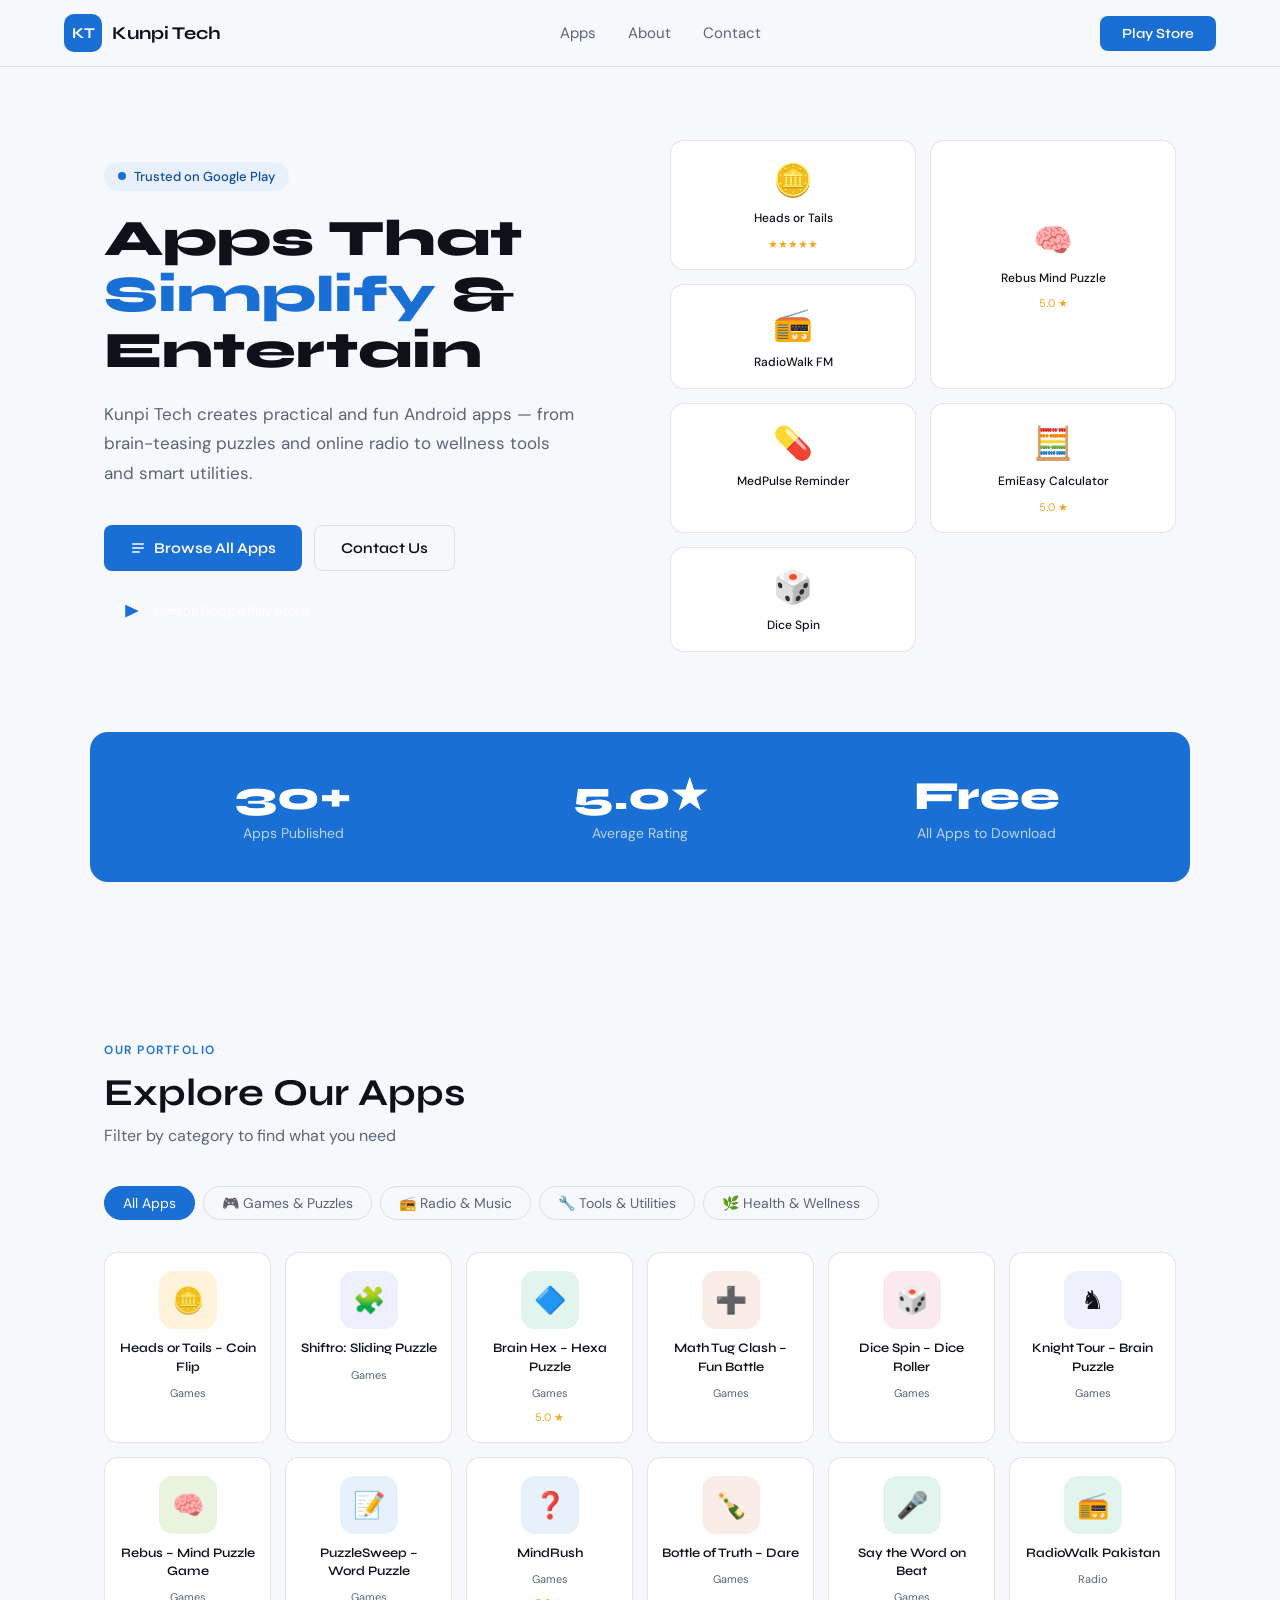
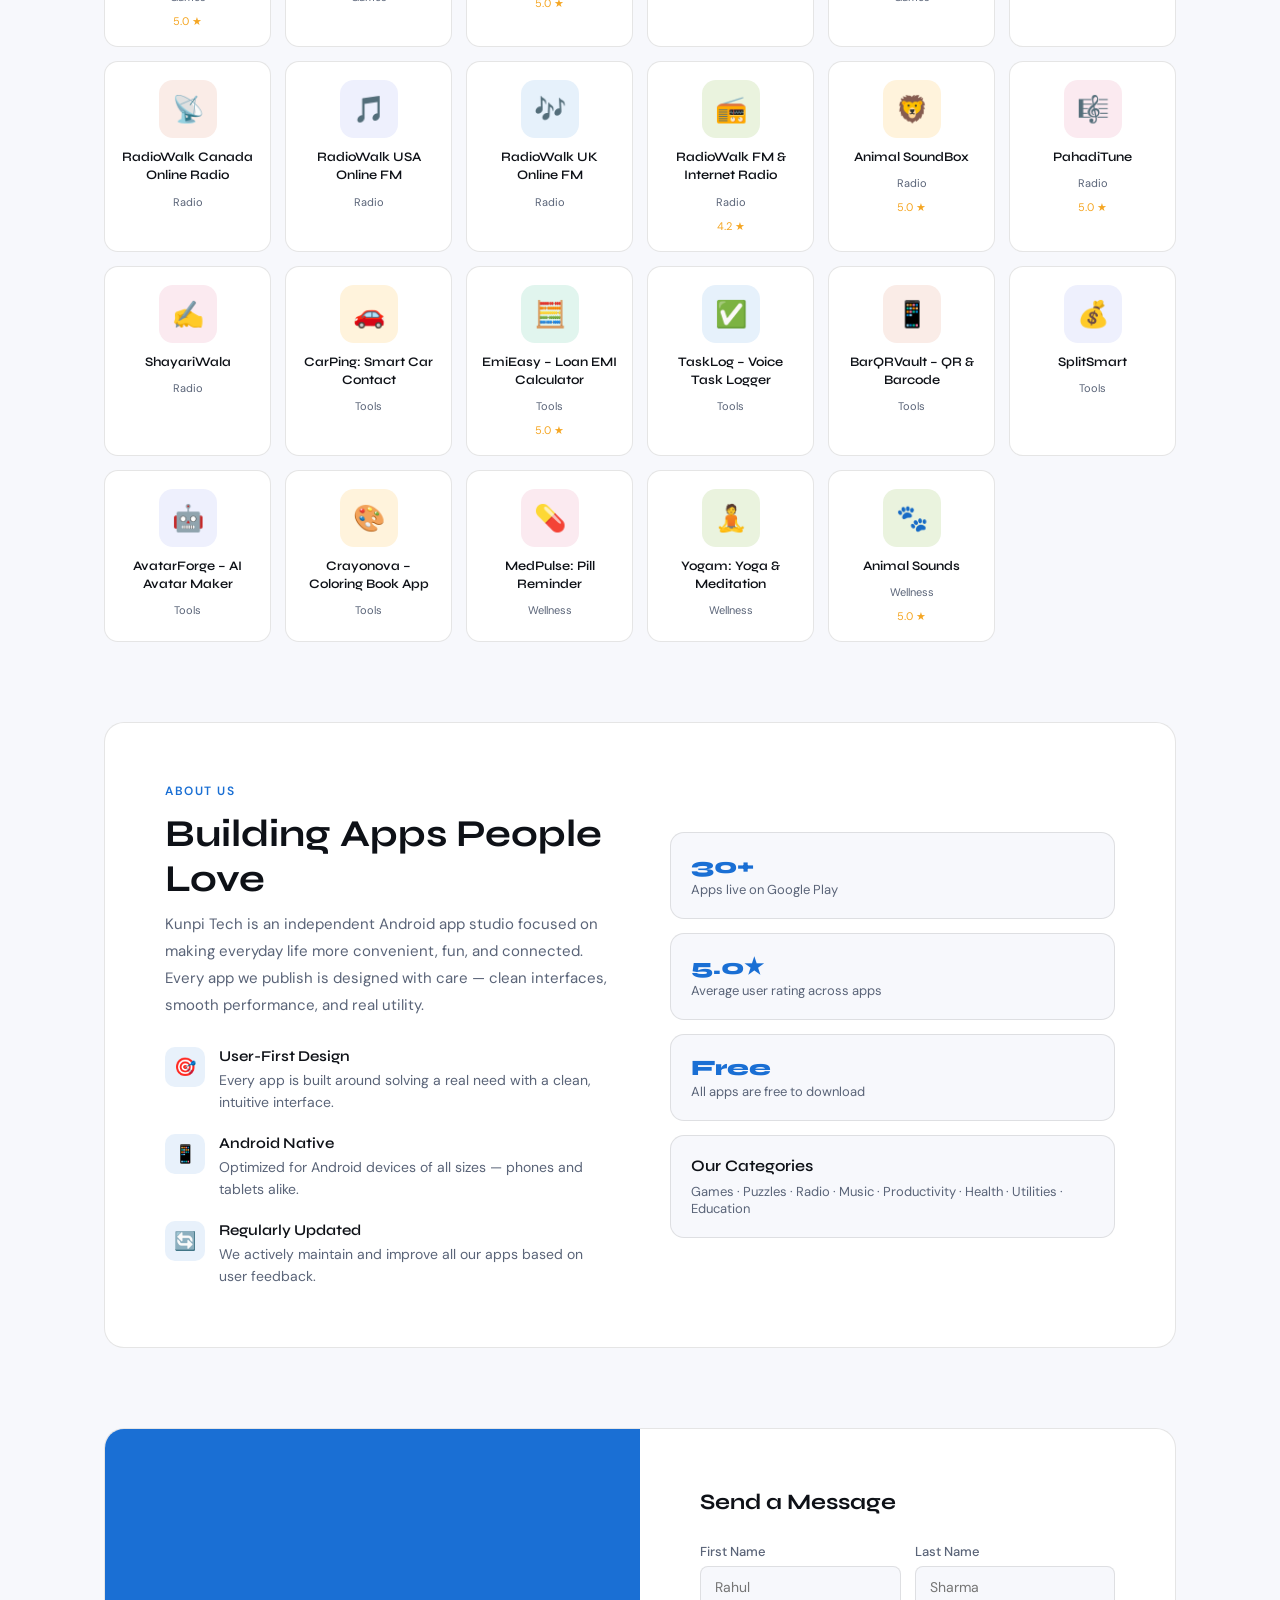
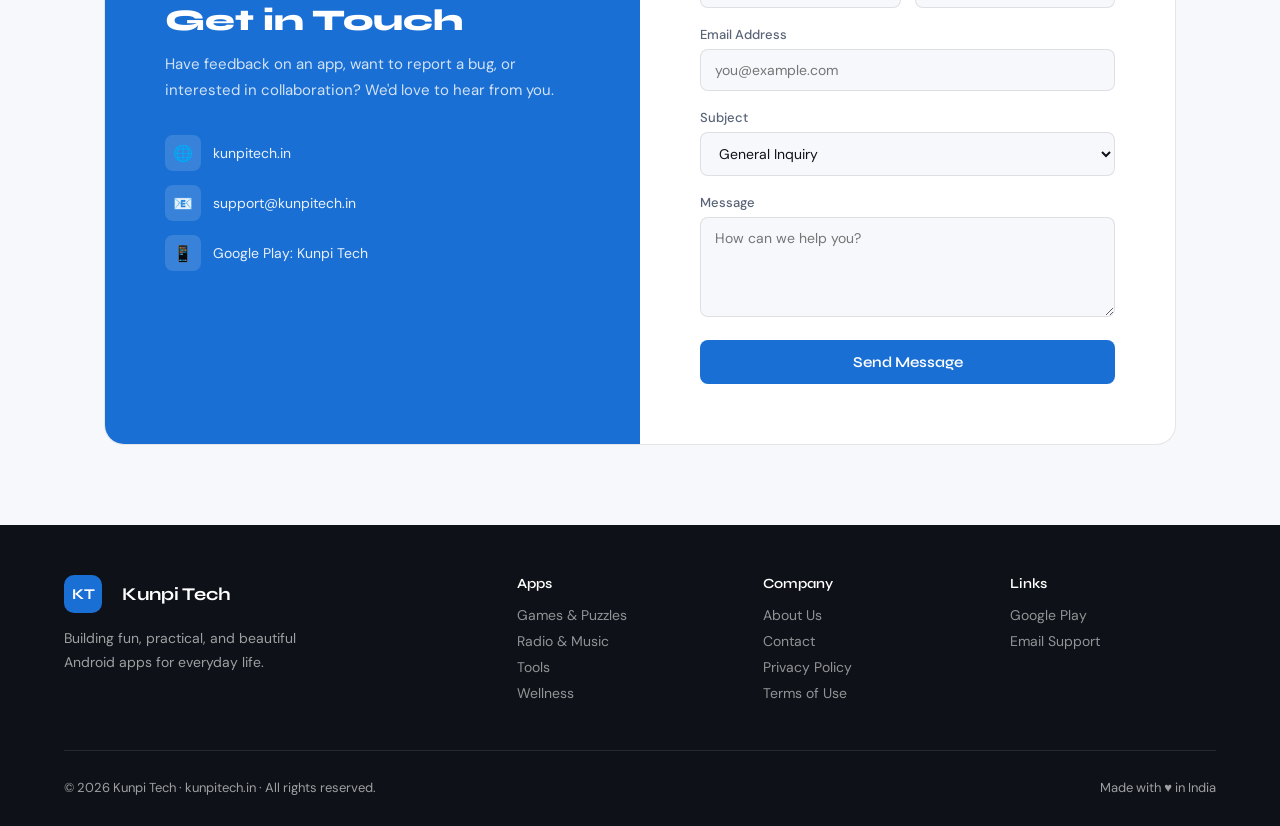
==== index.html @ 05b6fbbb "Add files via upload" ====
<!DOCTYPE html>
<html lang="en">
<head>
<meta charset="UTF-8"/>
<meta name="viewport" content="width=device-width, initial-scale=1.0"/>
<title>Kunpi Tech – Android Apps for Everyone</title>
<meta name="description" content="Kunpi Tech builds fun, practical, and beautiful Android apps. Explore games, puzzles, radio, utilities, and wellness apps on Google Play."/>
<link rel="preconnect" href="https://fonts.googleapis.com"/>
<link rel="preconnect" href="https://fonts.gstatic.com" crossorigin/>
<link href="https://fonts.googleapis.com/css2?family=Syne:wght@400;500;600;700;800&family=DM+Sans:wght@300;400;500&display=swap" rel="stylesheet"/>
<style>
  *, *::before, *::after { margin: 0; padding: 0; box-sizing: border-box; }

  :root {
    --blue: #1A6FD4;
    --blue-dark: #0F4A9A;
    --blue-light: #E8F1FB;
    --text: #0E1117;
    --muted: #5A6478;
    --border: rgba(0,0,0,0.1);
    --bg: #F7F8FC;
    --white: #FFFFFF;
    --radius: 14px;
    --radius-sm: 8px;
  }

  html { scroll-behavior: smooth; }

  body {
    font-family: 'DM Sans', sans-serif;
    background: var(--bg);
    color: var(--text);
    overflow-x: hidden;
  }

  h1, h2, h3, .logo-text, .nav-cta {
    font-family: 'Syne', sans-serif;
  }

  /* ── NAV ── */
  nav {
    position: fixed; top: 0; left: 0; right: 0; z-index: 100;
    display: flex; align-items: center; justify-content: space-between;
    padding: 14px 5%;
    background: rgba(247,248,252,0.9);
    backdrop-filter: blur(12px);
    border-bottom: 1px solid var(--border);
  }

  .logo { display: flex; align-items: center; gap: 10px; text-decoration: none; }
  .logo-icon {
    width: 38px; height: 38px; border-radius: 10px;
    background: var(--blue); color: white;
    display: flex; align-items: center; justify-content: center;
    font-family: 'Syne', sans-serif; font-weight: 700; font-size: 15px;
  }
  .logo-text { font-size: 18px; font-weight: 700; color: var(--text); }

  .nav-links { display: flex; gap: 32px; }
  .nav-links a {
    text-decoration: none; color: var(--muted); font-size: 15px;
    transition: color 0.2s;
  }
  .nav-links a:hover { color: var(--text); }

  .nav-cta {
    background: var(--blue); color: white;
    padding: 9px 22px; border-radius: var(--radius-sm);
    font-size: 14px; font-weight: 600; border: none; cursor: pointer;
    text-decoration: none; transition: background 0.2s;
  }
  .nav-cta:hover { background: var(--blue-dark); }

  .hamburger { display: none; flex-direction: column; gap: 5px; cursor: pointer; background: none; border: none; }
  .hamburger span { width: 22px; height: 2px; background: var(--text); border-radius: 2px; }

  /* ── HERO ── */
  .hero {
    padding: 140px 5% 80px;
    display: grid; grid-template-columns: 1fr 1fr;
    gap: 60px; align-items: center;
    max-width: 1200px; margin: 0 auto;
  }

  .hero-badge {
    display: inline-flex; align-items: center; gap: 8px;
    background: var(--blue-light); color: var(--blue-dark);
    font-size: 13px; font-weight: 500;
    padding: 6px 14px; border-radius: 20px;
    margin-bottom: 20px;
  }
  .hero-badge::before {
    content: ''; width: 8px; height: 8px; background: var(--blue);
    border-radius: 50%; display: inline-block;
  }

  .hero h1 {
    font-size: clamp(34px, 4vw, 54px);
    font-weight: 800; line-height: 1.1;
    margin-bottom: 20px; color: var(--text);
  }
  .hero h1 span { color: var(--blue); }

  .hero p {
    font-size: 17px; color: var(--muted);
    line-height: 1.75; margin-bottom: 36px; max-width: 480px;
  }

  .hero-btns { display: flex; gap: 12px; flex-wrap: wrap; }
  .btn-primary {
    display: inline-flex; align-items: center; gap: 8px;
    background: var(--blue); color: white;
    padding: 13px 26px; border-radius: var(--radius-sm);
    font-family: 'Syne', sans-serif; font-size: 15px; font-weight: 600;
    text-decoration: none; border: none; cursor: pointer;
    transition: background 0.2s, transform 0.15s;
  }
  .btn-primary:hover { background: var(--blue-dark); transform: translateY(-1px); }

  .btn-outline {
    display: inline-flex; align-items: center; gap: 8px;
    background: transparent; color: var(--text);
    padding: 13px 26px; border-radius: var(--radius-sm);
    font-family: 'Syne', sans-serif; font-size: 15px; font-weight: 600;
    text-decoration: none; border: 1.5px solid var(--border);
    cursor: pointer; transition: border-color 0.2s;
  }
  .btn-outline:hover { border-color: var(--blue); color: var(--blue); }

  .hero-visual {
    display: grid; grid-template-columns: 1fr 1fr; gap: 14px;
    animation: fadeUp 0.8s ease 0.2s both;
  }

  @keyframes fadeUp {
    from { opacity: 0; transform: translateY(24px); }
    to   { opacity: 1; transform: translateY(0); }
  }

  .hero-app-tile {
    background: var(--white); border-radius: var(--radius);
    padding: 18px; border: 1px solid var(--border);
    display: flex; flex-direction: column; align-items: center; gap: 10px;
    text-align: center; transition: transform 0.2s;
  }
  .hero-app-tile:hover { transform: translateY(-4px); }
  .hero-app-tile.tall { grid-row: span 2; justify-content: center; }
  .tile-icon { font-size: 32px; }
  .tile-name { font-size: 12px; font-weight: 500; color: var(--text); line-height: 1.3; }
  .tile-rating { font-size: 11px; color: #F5A623; }

  /* ── STATS ── */
  .stats {
    background: var(--blue); margin: 0 5%; border-radius: 18px;
    display: grid; grid-template-columns: repeat(3, 1fr);
    padding: 40px; gap: 20px; max-width: 1100px;
    margin-left: auto; margin-right: auto;
  }
  .stat { text-align: center; }
  .stat-num { font-family: 'Syne', sans-serif; font-size: 40px; font-weight: 800; color: white; }
  .stat-label { font-size: 14px; color: rgba(255,255,255,0.7); margin-top: 4px; }

  /* ── SECTION ── */
  section { padding: 80px 5%; max-width: 1200px; margin: 0 auto; }

  .section-tag {
    font-size: 12px; font-weight: 600; letter-spacing: 1.5px;
    text-transform: uppercase; color: var(--blue);
    margin-bottom: 12px;
  }
  .section-title {
    font-family: 'Syne', sans-serif;
    font-size: clamp(26px, 3vw, 38px); font-weight: 700;
    margin-bottom: 10px;
  }
  .section-sub { font-size: 16px; color: var(--muted); margin-bottom: 40px; }

  /* ── FILTER ── */
  .filter-tabs { display: flex; gap: 8px; flex-wrap: wrap; margin-bottom: 32px; }
  .filter-tab {
    padding: 7px 18px; border-radius: 20px; font-size: 14px;
    border: 1px solid var(--border); background: transparent;
    color: var(--muted); cursor: pointer; transition: all 0.2s;
    font-family: 'DM Sans', sans-serif;
  }
  .filter-tab:hover { border-color: var(--blue); color: var(--blue); }
  .filter-tab.active {
    background: var(--blue); color: white; border-color: var(--blue);
  }

  /* ── APPS GRID ── */
  .apps-grid {
    display: grid;
    grid-template-columns: repeat(auto-fill, minmax(150px, 1fr));
    gap: 14px;
  }

  .app-card {
    background: var(--white); border-radius: var(--radius);
    border: 1px solid var(--border); padding: 18px 14px;
    display: flex; flex-direction: column; align-items: center;
    gap: 10px; cursor: pointer;
    transition: transform 0.2s, box-shadow 0.2s;
    text-decoration: none; color: inherit;
  }
  .app-card:hover {
    transform: translateY(-4px);
    box-shadow: 0 12px 28px rgba(26,111,212,0.12);
  }
  .app-card-icon {
    width: 58px; height: 58px; border-radius: 14px;
    display: flex; align-items: center; justify-content: center;
    font-size: 26px;
  }
  .app-card-name {
    font-family: 'Syne', sans-serif; font-size: 13px; font-weight: 600;
    text-align: center; line-height: 1.4; color: var(--text);
  }
  .app-card-cat {
    font-size: 11px; color: var(--muted); text-transform: capitalize;
  }
  .app-card-stars { font-size: 11px; color: #F5A623; }

  /* ── ABOUT ── */
  .about-grid {
    display: grid; grid-template-columns: 1fr 1fr;
    gap: 60px; align-items: center;
    background: var(--white); border-radius: 20px;
    border: 1px solid var(--border); padding: 60px;
  }
  .about-features { display: flex; flex-direction: column; gap: 20px; margin-top: 28px; }
  .about-feature { display: flex; gap: 14px; align-items: flex-start; }
  .feature-icon {
    width: 40px; height: 40px; border-radius: 10px;
    background: var(--blue-light); color: var(--blue);
    display: flex; align-items: center; justify-content: center;
    font-size: 18px; flex-shrink: 0;
  }
  .feature-text h4 { font-family: 'Syne', sans-serif; font-size: 15px; font-weight: 600; margin-bottom: 4px; }
  .feature-text p { font-size: 14px; color: var(--muted); line-height: 1.6; }

  .about-visual {
    display: flex; flex-direction: column; gap: 14px;
  }
  .about-card {
    background: var(--bg); border-radius: var(--radius);
    padding: 20px; border: 1px solid var(--border);
  }
  .about-card h3 { font-family: 'Syne', sans-serif; font-size: 22px; font-weight: 800; color: var(--blue); }
  .about-card p { font-size: 13px; color: var(--muted); margin-top: 2px; }

  /* ── CONTACT ── */
  .contact-section {
    background: var(--white); border-radius: 20px;
    border: 1px solid var(--border);
    display: grid; grid-template-columns: 1fr 1fr;
    overflow: hidden; margin: 0 0 80px;
  }
  .contact-left {
    background: var(--blue); padding: 60px; color: white;
    display: flex; flex-direction: column; justify-content: center;
  }
  .contact-left h2 { font-family: 'Syne', sans-serif; font-size: 30px; font-weight: 800; margin-bottom: 14px; }
  .contact-left p { font-size: 15px; opacity: 0.8; line-height: 1.7; margin-bottom: 32px; }
  .contact-info { display: flex; flex-direction: column; gap: 14px; }
  .contact-info-item { display: flex; align-items: center; gap: 12px; font-size: 14px; opacity: 0.9; }
  .info-icon { width: 36px; height: 36px; background: rgba(255,255,255,0.15); border-radius: 8px; display: flex; align-items: center; justify-content: center; font-size: 16px; flex-shrink: 0; }

  .contact-right { padding: 60px; }
  .contact-right h3 { font-family: 'Syne', sans-serif; font-size: 22px; font-weight: 700; margin-bottom: 28px; }
  .form-group { margin-bottom: 18px; }
  .form-group label { display: block; font-size: 13px; font-weight: 500; color: var(--muted); margin-bottom: 6px; }
  .form-group input,
  .form-group textarea,
  .form-group select {
    width: 100%; padding: 11px 14px;
    border: 1px solid var(--border); border-radius: var(--radius-sm);
    background: var(--bg); font-family: 'DM Sans', sans-serif;
    font-size: 14px; color: var(--text);
    transition: border-color 0.2s;
    outline: none;
  }
  .form-group input:focus,
  .form-group textarea:focus { border-color: var(--blue); }
  .form-group textarea { height: 100px; resize: vertical; }
  .form-row { display: grid; grid-template-columns: 1fr 1fr; gap: 14px; }

  /* ── FOOTER ── */
  footer {
    background: var(--text); color: rgba(255,255,255,0.6);
    padding: 50px 5% 30px;
  }
  .footer-inner {
    max-width: 1200px; margin: 0 auto;
    display: grid; grid-template-columns: 2fr 1fr 1fr 1fr; gap: 40px;
    padding-bottom: 40px; border-bottom: 1px solid rgba(255,255,255,0.1);
  }
  .footer-brand .logo-icon { background: var(--blue); }
  .footer-brand .logo-text { color: white; margin-left: 10px; }
  .footer-brand p { font-size: 14px; margin-top: 14px; line-height: 1.7; max-width: 240px; }
  .footer-col h4 { font-family: 'Syne', sans-serif; color: white; font-size: 14px; font-weight: 600; margin-bottom: 14px; }
  .footer-col a { display: block; font-size: 14px; color: rgba(255,255,255,0.55); text-decoration: none; margin-bottom: 8px; transition: color 0.2s; }
  .footer-col a:hover { color: white; }
  .footer-bottom {
    max-width: 1200px; margin: 28px auto 0;
    display: flex; justify-content: space-between; align-items: center;
    font-size: 13px; flex-wrap: wrap; gap: 12px;
  }
  .play-badge {
    display: inline-flex; align-items: center; gap: 10px;
    background: rgba(255,255,255,0.08); color: white;
    padding: 10px 18px; border-radius: 10px; text-decoration: none;
    font-size: 13px; margin-top: 20px; border: 1px solid rgba(255,255,255,0.15);
    transition: background 0.2s;
  }
  .play-badge:hover { background: rgba(255,255,255,0.15); }

  /* ── MOBILE ── */
  @media (max-width: 768px) {
    .nav-links { display: none; }
    .hamburger { display: flex; }
    .hero { grid-template-columns: 1fr; gap: 40px; padding-top: 100px; }
    .hero-visual { display: none; }
    .stats { grid-template-columns: 1fr; margin: 0 5%; }
    .about-grid { grid-template-columns: 1fr; padding: 30px; gap: 30px; }
    .contact-section { grid-template-columns: 1fr; }
    .contact-left { padding: 40px 30px; }
    .contact-right { padding: 40px 30px; }
    .footer-inner { grid-template-columns: 1fr 1fr; }
    .form-row { grid-template-columns: 1fr; }
  }

  /* ── ANIMATIONS ── */
  .fade-in {
    opacity: 0; transform: translateY(20px);
    transition: opacity 0.6s ease, transform 0.6s ease;
  }
  .fade-in.visible { opacity: 1; transform: translateY(0); }
</style>
</head>
<body>

<!-- NAV -->
<nav>
  <a href="#" class="logo">
    <div class="logo-icon">KT</div>
    <span class="logo-text">Kunpi Tech</span>
  </a>
  <div class="nav-links">
    <a href="#apps">Apps</a>
    <a href="#about">About</a>
    <a href="#contact">Contact</a>
  </div>
  <a href="https://play.google.com/store/apps/developer?id=Kunpi+Tech" target="_blank" class="nav-cta">Play Store</a>
  <button class="hamburger" onclick="toggleMenu()">
    <span></span><span></span><span></span>
  </button>
</nav>

<!-- HERO -->
<div class="hero fade-in">
  <div class="hero-content">
    <div class="hero-badge">Trusted on Google Play</div>
    <h1>Apps That <span>Simplify</span> &amp; Entertain</h1>
    <p>Kunpi Tech creates practical and fun Android apps — from brain-teasing puzzles and online radio to wellness tools and smart utilities.</p>
    <div class="hero-btns">
      <a href="#apps" class="btn-primary">
        <svg width="16" height="16" viewBox="0 0 24 24" fill="white"><path d="M4 6h16M4 12h16M4 18h10"/><path d="M4 6h16M4 12h16M4 18h10" stroke="white" stroke-width="2" stroke-linecap="round"/></svg>
        Browse All Apps
      </a>
      <a href="#contact" class="btn-outline">Contact Us</a>
    </div>
    <a class="play-badge" href="https://play.google.com/store/apps/developer?id=Kunpi+Tech" target="_blank">
      <svg width="18" height="18" viewBox="0 0 24 24" fill="#1A6FD4"><path d="M3 20.5v-17l18 8.5-18 8.5z"/></svg>
      View on Google Play Store
    </a>
  </div>
  <div class="hero-visual">
    <div class="hero-app-tile"><div class="tile-icon">🪙</div><div class="tile-name">Heads or Tails</div><div class="tile-rating">★★★★★</div></div>
    <div class="hero-app-tile tall"><div class="tile-icon">🧠</div><div class="tile-name">Rebus Mind Puzzle</div><div class="tile-rating">5.0 ★</div></div>
    <div class="hero-app-tile"><div class="tile-icon">📻</div><div class="tile-name">RadioWalk FM</div></div>
    <div class="hero-app-tile"><div class="tile-icon">💊</div><div class="tile-name">MedPulse Reminder</div></div>
    <div class="hero-app-tile"><div class="tile-icon">🧮</div><div class="tile-name">EmiEasy Calculator</div><div class="tile-rating">5.0 ★</div></div>
    <div class="hero-app-tile"><div class="tile-icon">🎲</div><div class="tile-name">Dice Spin</div></div>
  </div>
</div>

<!-- STATS -->
<div class="stats fade-in" style="margin-top:0; margin-bottom:0; max-width:1100px; margin-left:auto; margin-right:auto; margin: 0 auto 80px; border-radius:18px;">
  <div class="stat"><div class="stat-num">30+</div><div class="stat-label">Apps Published</div></div>
  <div class="stat"><div class="stat-num">5.0★</div><div class="stat-label">Average Rating</div></div>
  <div class="stat"><div class="stat-num">Free</div><div class="stat-label">All Apps to Download</div></div>
</div>

<!-- APPS -->
<section id="apps" class="fade-in">
  <div class="section-tag">Our Portfolio</div>
  <div class="section-title">Explore Our Apps</div>
  <p class="section-sub">Filter by category to find what you need</p>

  <div class="filter-tabs">
    <button class="filter-tab active" onclick="filter('all',this)">All Apps</button>
    <button class="filter-tab" onclick="filter('games',this)">🎮 Games &amp; Puzzles</button>
    <button class="filter-tab" onclick="filter('radio',this)">📻 Radio &amp; Music</button>
    <button class="filter-tab" onclick="filter('tools',this)">🔧 Tools &amp; Utilities</button>
    <button class="filter-tab" onclick="filter('wellness',this)">🌿 Health &amp; Wellness</button>
  </div>

  <div class="apps-grid" id="apps-grid"></div>
</section>

<!-- ABOUT -->
<section id="about" style="padding-top:0;">
  <div class="about-grid fade-in">
    <div>
      <div class="section-tag">About Us</div>
      <div class="section-title">Building Apps People Love</div>
      <p style="font-size:15px; color:var(--muted); line-height:1.8; margin-bottom:28px;">
        Kunpi Tech is an independent Android app studio focused on making everyday life more convenient, fun, and connected. Every app we publish is designed with care — clean interfaces, smooth performance, and real utility.
      </p>
      <div class="about-features">
        <div class="about-feature">
          <div class="feature-icon">🎯</div>
          <div class="feature-text">
            <h4>User-First Design</h4>
            <p>Every app is built around solving a real need with a clean, intuitive interface.</p>
          </div>
        </div>
        <div class="about-feature">
          <div class="feature-icon">📱</div>
          <div class="feature-text">
            <h4>Android Native</h4>
            <p>Optimized for Android devices of all sizes — phones and tablets alike.</p>
          </div>
        </div>
        <div class="about-feature">
          <div class="feature-icon">🔄</div>
          <div class="feature-text">
            <h4>Regularly Updated</h4>
            <p>We actively maintain and improve all our apps based on user feedback.</p>
          </div>
        </div>
      </div>
    </div>
    <div class="about-visual">
      <div class="about-card"><h3>30+</h3><p>Apps live on Google Play</p></div>
      <div class="about-card"><h3>5.0★</h3><p>Average user rating across apps</p></div>
      <div class="about-card"><h3>Free</h3><p>All apps are free to download</p></div>
      <div class="about-card">
        <h4 style="font-family:'Syne',sans-serif; font-weight:600; margin-bottom:8px;">Our Categories</h4>
        <p style="font-size:13px; color:var(--muted);">Games · Puzzles · Radio · Music · Productivity · Health · Utilities · Education</p>
      </div>
    </div>
  </div>
</section>

<!-- CONTACT -->
<section id="contact" style="padding-top:0; padding-bottom:0;">
  <div class="contact-section fade-in">
    <div class="contact-left">
      <h2>Get in Touch</h2>
      <p>Have feedback on an app, want to report a bug, or interested in collaboration? We'd love to hear from you.</p>
      <div class="contact-info">
        <div class="contact-info-item"><div class="info-icon">🌐</div><span>kunpitech.in</span></div>
        <div class="contact-info-item"><div class="info-icon">📧</div><span>support@kunpitech.in</span></div>
        <div class="contact-info-item"><div class="info-icon">📱</div><span>Google Play: Kunpi Tech</span></div>
      </div>
    </div>
    <div class="contact-right">
      <h3>Send a Message</h3>
      <div class="form-row">
        <div class="form-group">
          <label>First Name</label>
          <input type="text" placeholder="Rahul"/>
        </div>
        <div class="form-group">
          <label>Last Name</label>
          <input type="text" placeholder="Sharma"/>
        </div>
      </div>
      <div class="form-group">
        <label>Email Address</label>
        <input type="email" placeholder="you@example.com"/>
      </div>
      <div class="form-group">
        <label>Subject</label>
        <select>
          <option>General Inquiry</option>
          <option>App Feedback</option>
          <option>Bug Report</option>
          <option>Collaboration</option>
          <option>Other</option>
        </select>
      </div>
      <div class="form-group">
        <label>Message</label>
        <textarea placeholder="How can we help you?"></textarea>
      </div>
      <button class="btn-primary" style="width:100%; justify-content:center;" onclick="handleSubmit()">Send Message</button>
    </div>
  </div>
</section>

<!-- FOOTER -->
<footer>
  <div class="footer-inner">
    <div class="footer-brand">
      <div class="logo" style="text-decoration:none;">
        <div class="logo-icon">KT</div>
        <span class="logo-text">Kunpi Tech</span>
      </div>
      <p>Building fun, practical, and beautiful Android apps for everyday life.</p>
    </div>
    <div class="footer-col">
      <h4>Apps</h4>
      <a href="#apps">Games &amp; Puzzles</a>
      <a href="#apps">Radio &amp; Music</a>
      <a href="#apps">Tools</a>
      <a href="#apps">Wellness</a>
    </div>
    <div class="footer-col">
      <h4>Company</h4>
      <a href="#about">About Us</a>
      <a href="#contact">Contact</a>
      <a href="privacy.html">Privacy Policy</a>
      <a href="terms.html">Terms of Use</a>
    </div>
    <div class="footer-col">
      <h4>Links</h4>
      <a href="https://play.google.com/store/apps/developer?id=Kunpi+Tech" target="_blank">Google Play</a>
      <a href="mailto:support@kunpitech.in">Email Support</a>
    </div>
  </div>
  <div class="footer-bottom">
    <p>© 2026 Kunpi Tech · kunpitech.in · All rights reserved.</p>
    <p>Made with ♥ in India</p>
  </div>
</footer>

<script>
const apps = [
  { name:"Heads or Tails – Coin Flip", cat:"games", icon:"🪙", bg:"#FFF3DC", link:"" },
  { name:"Shiftro: Sliding Puzzle", cat:"games", icon:"🧩", bg:"#EEF0FD", link:"" },
  { name:"Brain Hex – Hexa Puzzle", cat:"games", icon:"🔷", bg:"#E1F5EE", link:"", stars:"5.0" },
  { name:"Math Tug Clash – Fun Battle", cat:"games", icon:"➕", bg:"#FAECE7", link:"" },
  { name:"Dice Spin – Dice Roller", cat:"games", icon:"🎲", bg:"#FBEAF0", link:"" },
  { name:"Knight Tour – Brain Puzzle", cat:"games", icon:"♞", bg:"#EEF0FD", link:"" },
  { name:"Rebus – Mind Puzzle Game", cat:"games", icon:"🧠", bg:"#EAF3DE", link:"", stars:"5.0" },
  { name:"PuzzleSweep – Word Puzzle", cat:"games", icon:"📝", bg:"#E6F1FB", link:"" },
  { name:"MindRush", cat:"games", icon:"❓", bg:"#E6F1FB", link:"", stars:"5.0" },
  { name:"Bottle of Truth – Dare", cat:"games", icon:"🍾", bg:"#FAECE7", link:"" },
  { name:"Say the Word on Beat", cat:"games", icon:"🎤", bg:"#E1F5EE", link:"" },
  { name:"RadioWalk Pakistan", cat:"radio", icon:"📻", bg:"#E1F5EE", link:"" },
  { name:"RadioWalk Canada Online Radio", cat:"radio", icon:"📡", bg:"#FAECE7", link:"" },
  { name:"RadioWalk USA Online FM", cat:"radio", icon:"🎵", bg:"#EEF0FD", link:"" },
  { name:"RadioWalk UK Online FM", cat:"radio", icon:"🎶", bg:"#E6F1FB", link:"" },
  { name:"RadioWalk FM & Internet Radio", cat:"radio", icon:"📻", bg:"#EAF3DE", link:"", stars:"4.2" },
  { name:"Animal SoundBox", cat:"radio", icon:"🦁", bg:"#FFF3DC", link:"", stars:"5.0" },
  { name:"PahadiTune", cat:"radio", icon:"🎼", bg:"#FBEAF0", link:"", stars:"5.0" },
  { name:"ShayariWala", cat:"radio", icon:"✍️", bg:"#FBEAF0", link:"" },
  { name:"CarPing: Smart Car Contact", cat:"tools", icon:"🚗", bg:"#FFF3DC", link:"" },
  { name:"EmiEasy – Loan EMI Calculator", cat:"tools", icon:"🧮", bg:"#E1F5EE", link:"", stars:"5.0" },
  { name:"TaskLog – Voice Task Logger", cat:"tools", icon:"✅", bg:"#E6F1FB", link:"" },
  { name:"BarQRVault – QR & Barcode", cat:"tools", icon:"📱", bg:"#FAECE7", link:"" },
  { name:"SplitSmart", cat:"tools", icon:"💰", bg:"#EEF0FD", link:"" },
  { name:"AvatarForge – AI Avatar Maker", cat:"tools", icon:"🤖", bg:"#EEF0FD", link:"" },
  { name:"Crayonova – Coloring Book App", cat:"tools", icon:"🎨", bg:"#FFF3DC", link:"" },
  { name:"MedPulse: Pill Reminder", cat:"wellness", icon:"💊", bg:"#FBEAF0", link:"" },
  { name:"Yogam: Yoga & Meditation", cat:"wellness", icon:"🧘", bg:"#EAF3DE", link:"" },
  { name:"Animal Sounds", cat:"wellness", icon:"🐾", bg:"#EAF3DE", link:"", stars:"5.0" },
];

let current = 'all';
function filter(cat, btn) {
  current = cat;
  document.querySelectorAll('.filter-tab').forEach(b => b.classList.remove('active'));
  btn.classList.add('active');
  renderApps();
}
function renderApps() {
  const grid = document.getElementById('apps-grid');
  const list = current === 'all' ? apps : apps.filter(a => a.cat === current);
  grid.innerHTML = list.map(a => `
    <div class="app-card">
      <div class="app-card-icon" style="background:${a.bg}">${a.icon}</div>
      <div class="app-card-name">${a.name}</div>
      <div class="app-card-cat">${a.cat}</div>
      ${a.stars ? `<div class="app-card-stars">${a.stars} ★</div>` : ''}
    </div>
  `).join('');
}
renderApps();

function handleSubmit() {
  alert('Thank you for your message! We will get back to you soon.');
}

function toggleMenu() {
  const links = document.querySelector('.nav-links');
  if (links.style.display === 'flex') {
    links.style.display = 'none';
  } else {
    links.style.display = 'flex';
    links.style.flexDirection = 'column';
    links.style.position = 'absolute';
    links.style.top = '64px'; links.style.left = '0'; links.style.right = '0';
    links.style.background = '#F7F8FC';
    links.style.padding = '16px 5%';
    links.style.borderBottom = '1px solid rgba(0,0,0,0.1)';
  }
}

const observer = new IntersectionObserver(entries => {
  entries.forEach(e => { if (e.isIntersecting) e.target.classList.add('visible'); });
}, { threshold: 0.1 });
document.querySelectorAll('.fade-in').forEach(el => observer.observe(el));
</script>
</body>
</html>
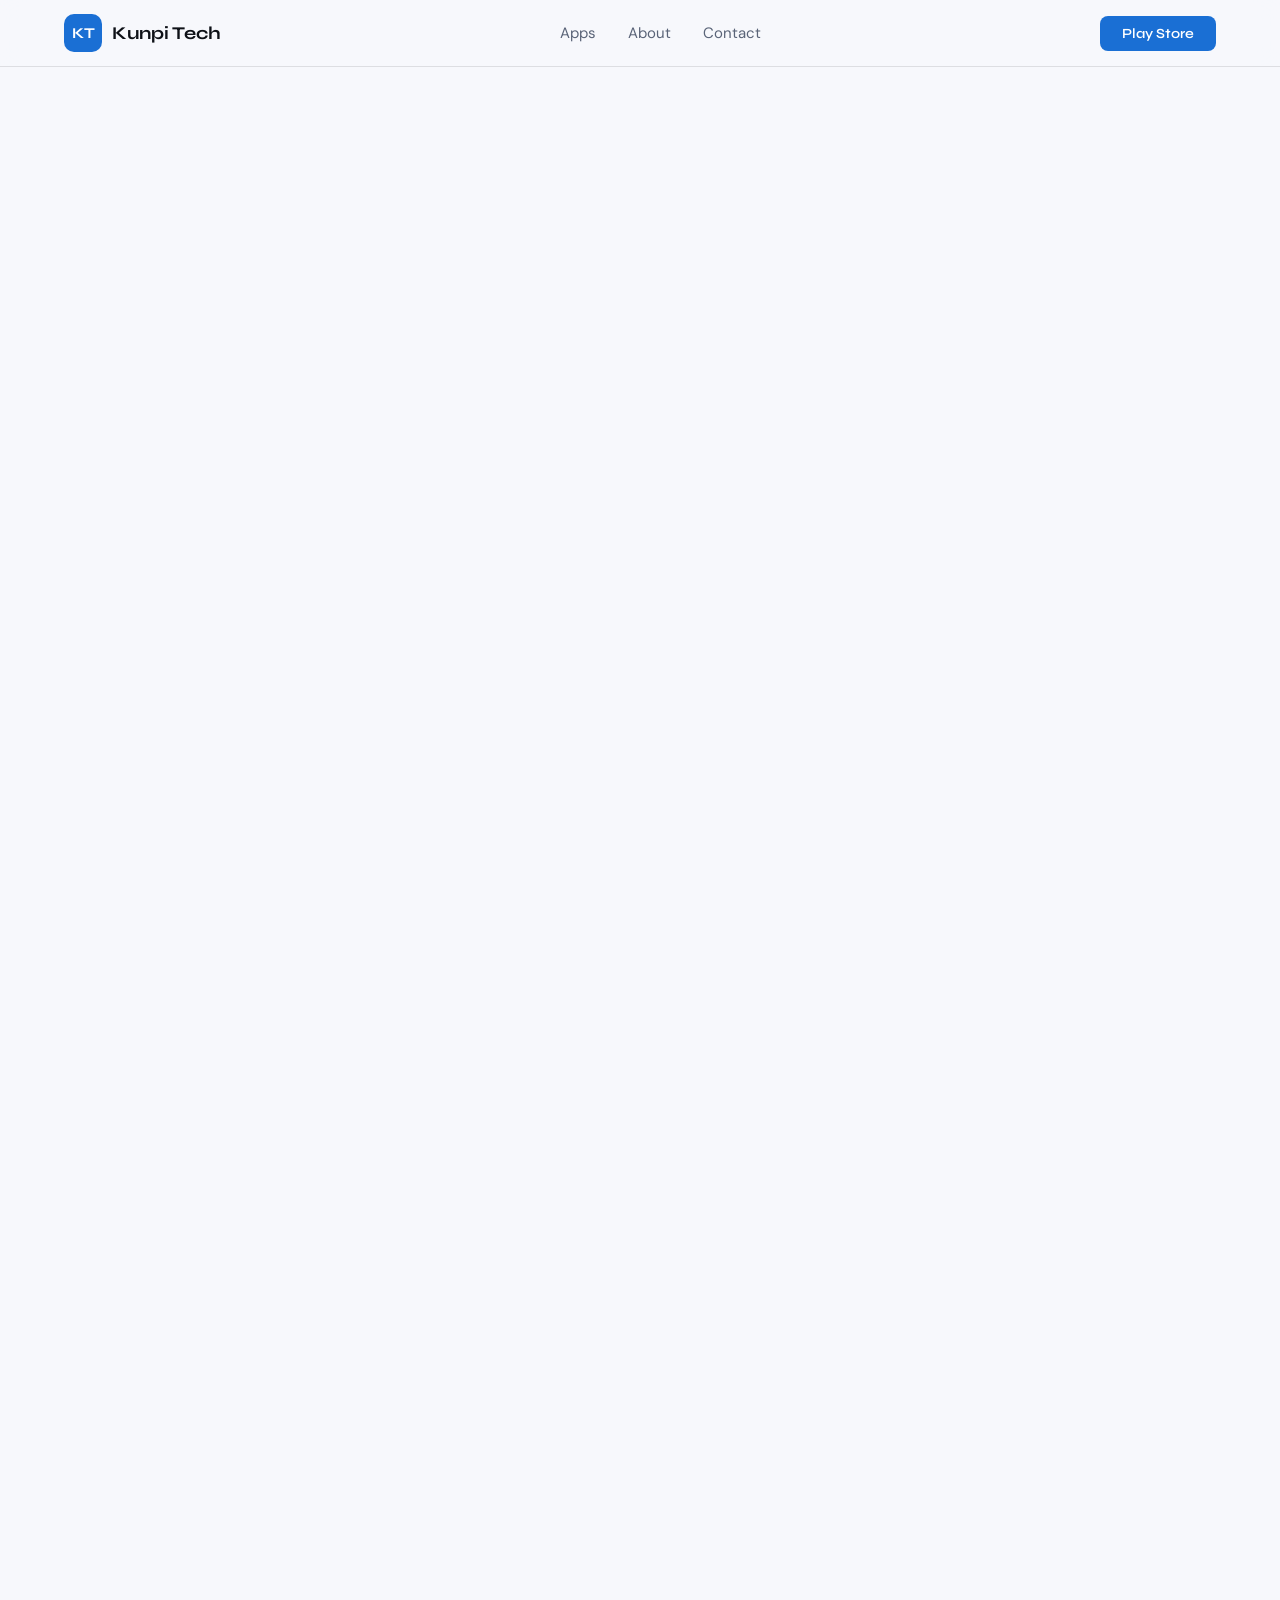
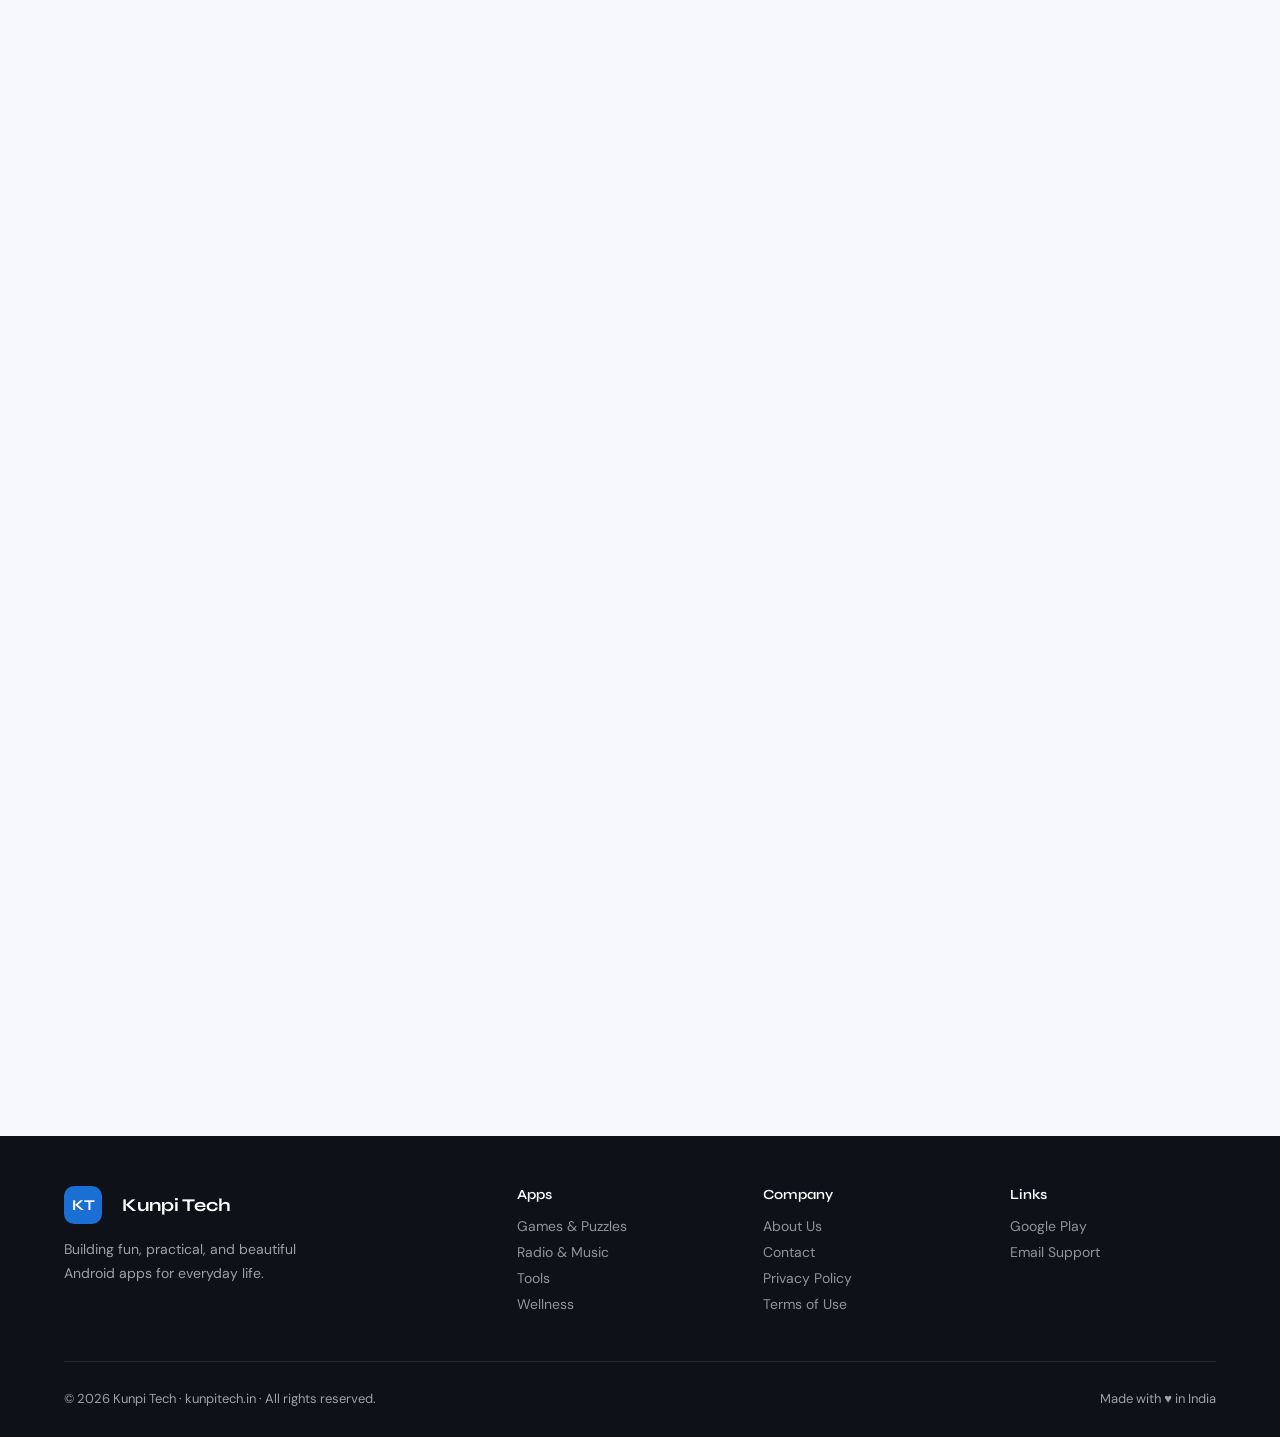
==== commit 270023b5: "Add files via upload" ====
--- a/index.html
+++ b/index.html
@@ -376,12 +376,12 @@
     </a>
   </div>
   <div class="hero-visual">
-    <div class="hero-app-tile"><div class="tile-icon">🪙</div><div class="tile-name">Heads or Tails</div><div class="tile-rating">★★★★★</div></div>
-    <div class="hero-app-tile tall"><div class="tile-icon">🧠</div><div class="tile-name">Rebus Mind Puzzle</div><div class="tile-rating">5.0 ★</div></div>
-    <div class="hero-app-tile"><div class="tile-icon">📻</div><div class="tile-name">RadioWalk FM</div></div>
-    <div class="hero-app-tile"><div class="tile-icon">💊</div><div class="tile-name">MedPulse Reminder</div></div>
-    <div class="hero-app-tile"><div class="tile-icon">🧮</div><div class="tile-name">EmiEasy Calculator</div><div class="tile-rating">5.0 ★</div></div>
-    <div class="hero-app-tile"><div class="tile-icon">🎲</div><div class="tile-name">Dice Spin</div></div>
+    <div class="hero-app-tile"><div class="tile-icon">🌸</div><div class="tile-name">Protea</div><div class="tile-rating">★★★★★</div></div>
+    <div class="hero-app-tile tall"><div class="tile-icon">📻</div><div class="tile-name">RadioWalk FM</div><div class="tile-rating">5.0 ★</div></div>
+    <div class="hero-app-tile"><div class="tile-icon">🧘</div><div class="tile-name">Yogam Yoga</div></div>
+    <div class="hero-app-tile"><div class="tile-icon">🎨</div><div class="tile-name">Crayonova</div></div>
+    <div class="hero-app-tile"><div class="tile-icon">🚗</div><div class="tile-name">CarPing</div><div class="tile-rating">5.0 ★</div></div>
+    <div class="hero-app-tile"><div class="tile-icon">✅</div><div class="tile-name">TaskLog</div></div>
   </div>
 </div>
 
@@ -462,7 +462,7 @@
       <p>Have feedback on an app, want to report a bug, or interested in collaboration? We'd love to hear from you.</p>
       <div class="contact-info">
         <div class="contact-info-item"><div class="info-icon">🌐</div><span>kunpitech.in</span></div>
-        <div class="contact-info-item"><div class="info-icon">📧</div><span>support@kunpitech.in</span></div>
+        <div class="contact-info-item"><div class="info-icon">📧</div><span><a href="/cdn-cgi/l/email-protection" class="__cf_email__" data-cfemail="aedddbdedec1dcdaeec5dbc0dec7dacbcdc680c7c0">[email&#160;protected]</a></span></div>
         <div class="contact-info-item"><div class="info-icon">📱</div><span>Google Play: Kunpi Tech</span></div>
       </div>
     </div>
@@ -528,7 +528,7 @@
     <div class="footer-col">
       <h4>Links</h4>
       <a href="https://play.google.com/store/apps/developer?id=Kunpi+Tech" target="_blank">Google Play</a>
-      <a href="mailto:support@kunpitech.in">Email Support</a>
+      <a href="/cdn-cgi/l/email-protection#2e5d5b5e5e415c5a6e455b405e475a4b4d46004740">Email Support</a>
     </div>
   </div>
   <div class="footer-bottom">
@@ -537,13 +537,12 @@
   </div>
 </footer>
 
-<script>
+<script data-cfasync="false" src="/cdn-cgi/scripts/5c5dd728/cloudflare-static/email-decode.min.js"></script><script>
 const apps = [
-  { name:"Heads or Tails – Coin Flip", cat:"games", icon:"🪙", bg:"#FFF3DC", link:"" },
+  { name:"Protea", cat:"wellness", icon:"🌸", bg:"#FBEAF0", link:"", stars:"5.0" },
   { name:"Shiftro: Sliding Puzzle", cat:"games", icon:"🧩", bg:"#EEF0FD", link:"" },
   { name:"Brain Hex – Hexa Puzzle", cat:"games", icon:"🔷", bg:"#E1F5EE", link:"", stars:"5.0" },
   { name:"Math Tug Clash – Fun Battle", cat:"games", icon:"➕", bg:"#FAECE7", link:"" },
-  { name:"Dice Spin – Dice Roller", cat:"games", icon:"🎲", bg:"#FBEAF0", link:"" },
   { name:"Knight Tour – Brain Puzzle", cat:"games", icon:"♞", bg:"#EEF0FD", link:"" },
   { name:"Rebus – Mind Puzzle Game", cat:"games", icon:"🧠", bg:"#EAF3DE", link:"", stars:"5.0" },
   { name:"PuzzleSweep – Word Puzzle", cat:"games", icon:"📝", bg:"#E6F1FB", link:"" },
@@ -559,7 +558,6 @@
   { name:"PahadiTune", cat:"radio", icon:"🎼", bg:"#FBEAF0", link:"", stars:"5.0" },
   { name:"ShayariWala", cat:"radio", icon:"✍️", bg:"#FBEAF0", link:"" },
   { name:"CarPing: Smart Car Contact", cat:"tools", icon:"🚗", bg:"#FFF3DC", link:"" },
-  { name:"EmiEasy – Loan EMI Calculator", cat:"tools", icon:"🧮", bg:"#E1F5EE", link:"", stars:"5.0" },
   { name:"TaskLog – Voice Task Logger", cat:"tools", icon:"✅", bg:"#E6F1FB", link:"" },
   { name:"BarQRVault – QR & Barcode", cat:"tools", icon:"📱", bg:"#FAECE7", link:"" },
   { name:"SplitSmart", cat:"tools", icon:"💰", bg:"#EEF0FD", link:"" },
@@ -606,14 +604,4 @@
     links.style.top = '64px'; links.style.left = '0'; links.style.right = '0';
     links.style.background = '#F7F8FC';
     links.style.padding = '16px 5%';
-    links.style.borderBottom = '1px solid rgba(0,0,0,0.1)';
-  }
-}
-
-const observer = new IntersectionObserver(entries => {
-  entries.forEach(e => { if (e.isIntersecting) e.target.classList.add('visible'); });
-}, { threshold: 0.1 });
-document.querySelectorAll('.fade-in').forEach(el => observer.observe(el));
-</script>
-</body>
-</html>
+    links.style.borderBottom = '1px solid rgba(0,0,0,0.1)';
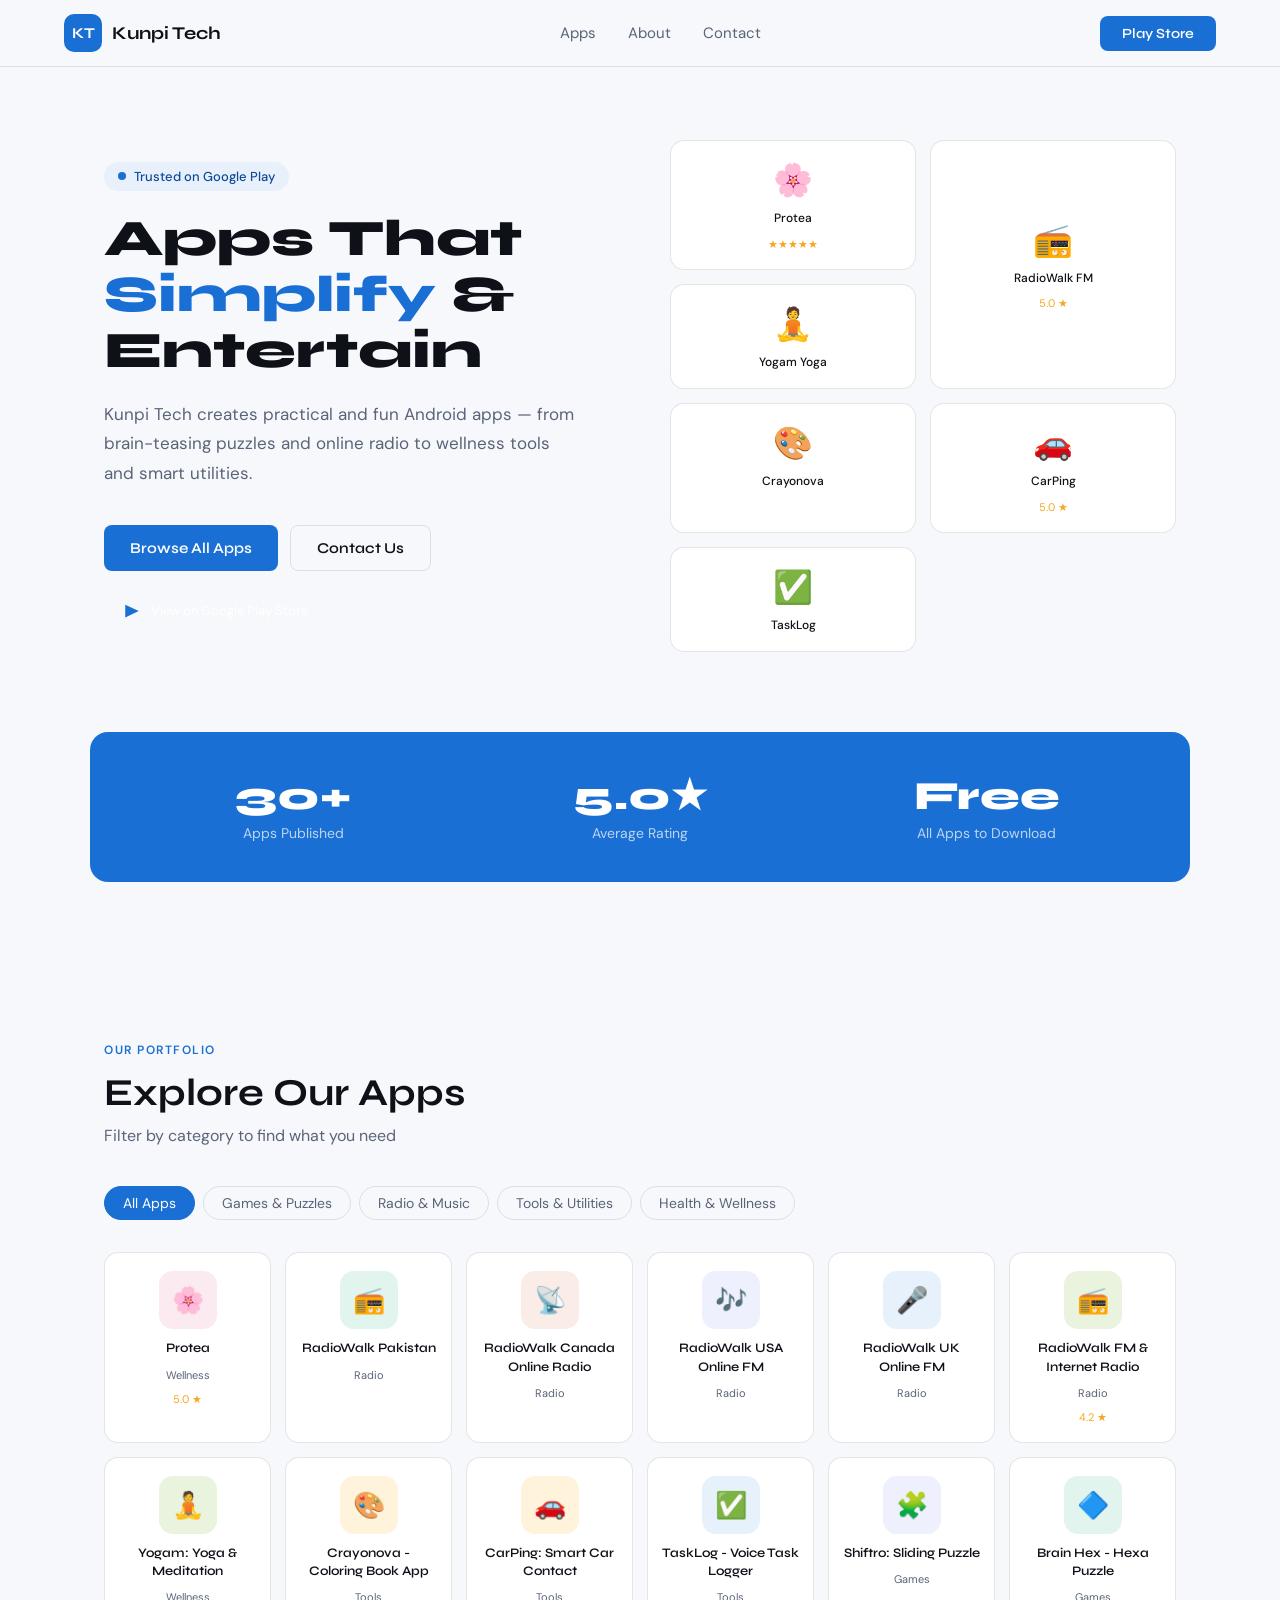
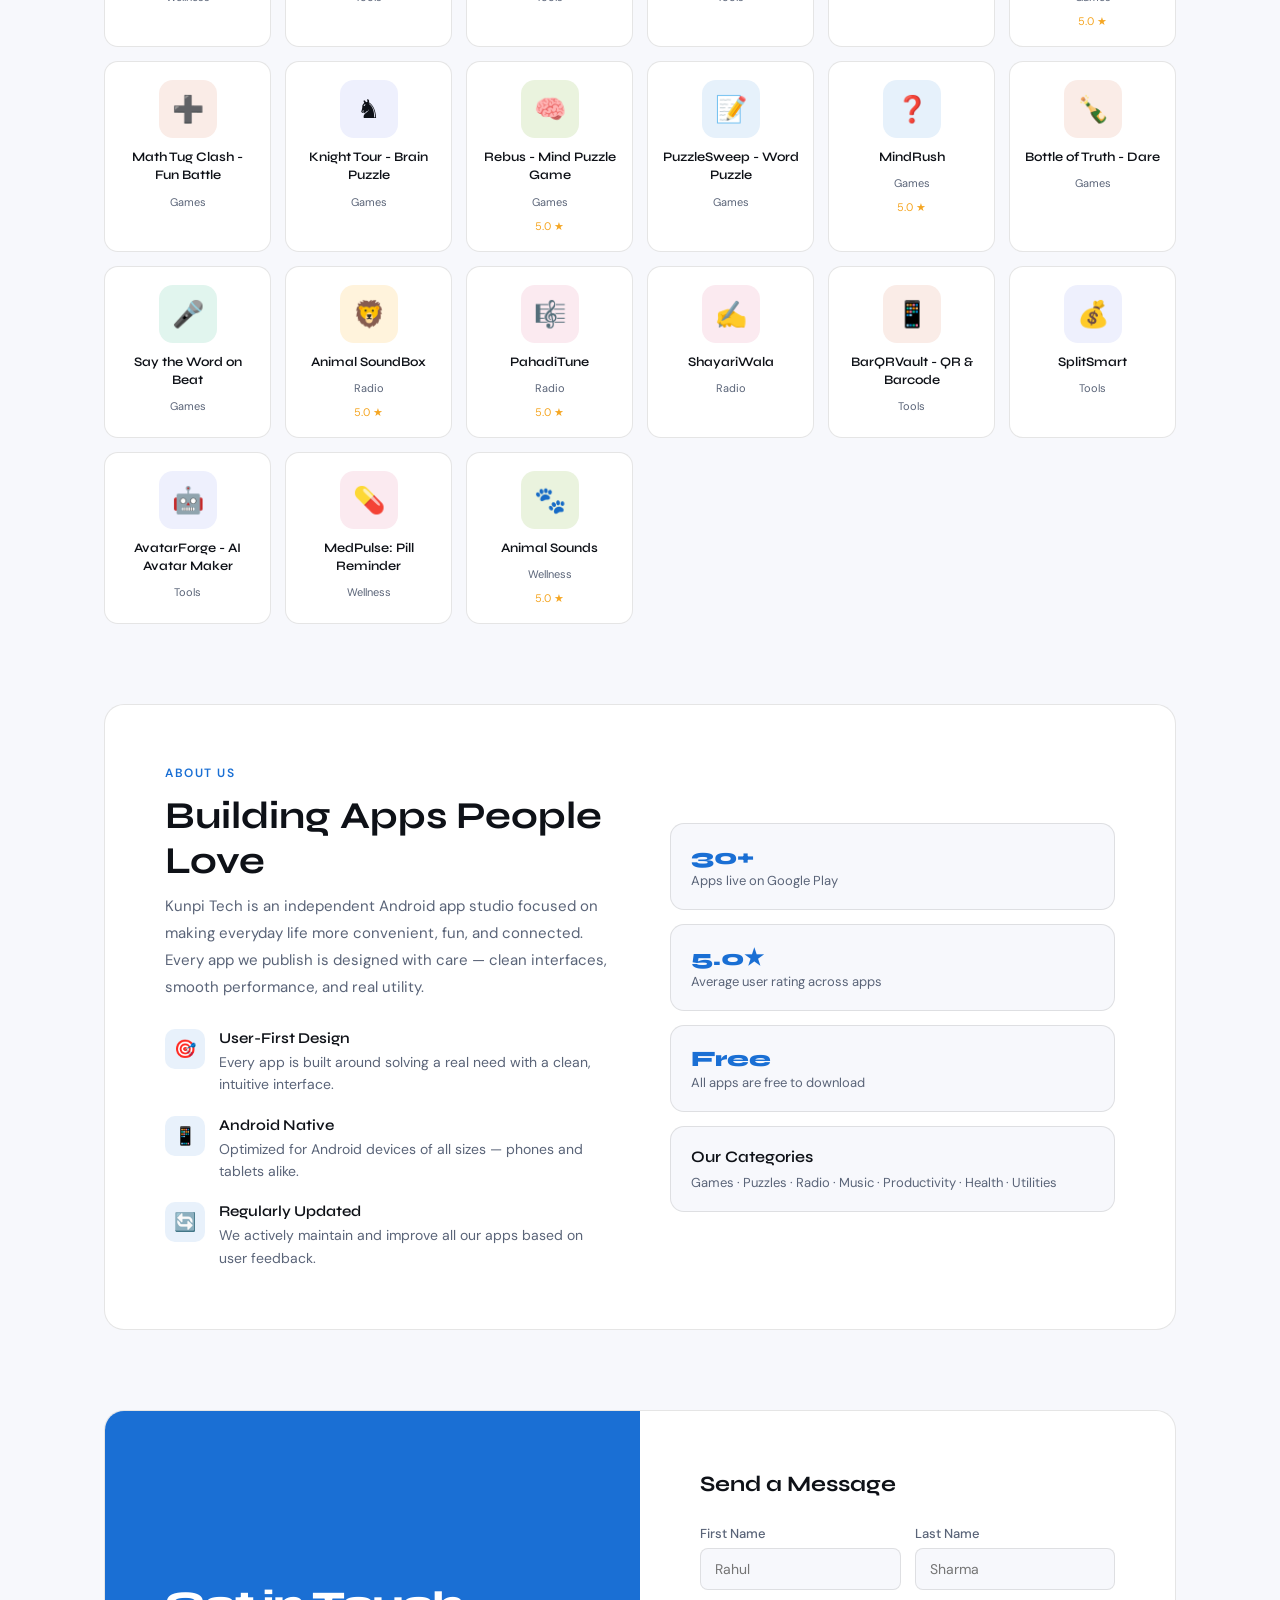
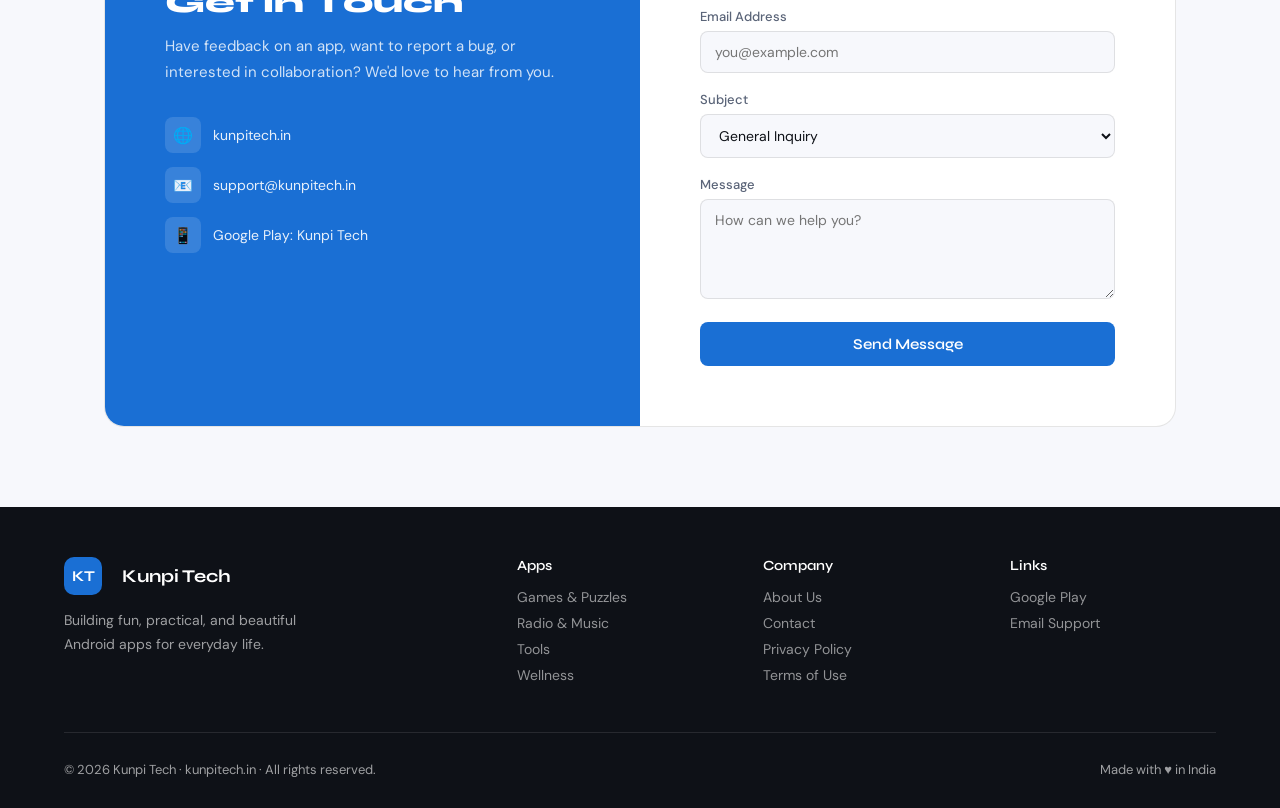
==== commit 0b0746b9: "Add files via upload" ====
--- a/index.html
+++ b/index.html
@@ -9,338 +9,112 @@
 <link rel="preconnect" href="https://fonts.gstatic.com" crossorigin/>
 <link href="https://fonts.googleapis.com/css2?family=Syne:wght@400;500;600;700;800&family=DM+Sans:wght@300;400;500&display=swap" rel="stylesheet"/>
 <style>
-  *, *::before, *::after { margin: 0; padding: 0; box-sizing: border-box; }
-
-  :root {
-    --blue: #1A6FD4;
-    --blue-dark: #0F4A9A;
-    --blue-light: #E8F1FB;
-    --text: #0E1117;
-    --muted: #5A6478;
-    --border: rgba(0,0,0,0.1);
-    --bg: #F7F8FC;
-    --white: #FFFFFF;
-    --radius: 14px;
-    --radius-sm: 8px;
-  }
-
-  html { scroll-behavior: smooth; }
-
-  body {
-    font-family: 'DM Sans', sans-serif;
-    background: var(--bg);
-    color: var(--text);
-    overflow-x: hidden;
-  }
-
-  h1, h2, h3, .logo-text, .nav-cta {
-    font-family: 'Syne', sans-serif;
-  }
-
-  /* ── NAV ── */
-  nav {
-    position: fixed; top: 0; left: 0; right: 0; z-index: 100;
-    display: flex; align-items: center; justify-content: space-between;
-    padding: 14px 5%;
-    background: rgba(247,248,252,0.9);
-    backdrop-filter: blur(12px);
-    border-bottom: 1px solid var(--border);
-  }
-
-  .logo { display: flex; align-items: center; gap: 10px; text-decoration: none; }
-  .logo-icon {
-    width: 38px; height: 38px; border-radius: 10px;
-    background: var(--blue); color: white;
-    display: flex; align-items: center; justify-content: center;
-    font-family: 'Syne', sans-serif; font-weight: 700; font-size: 15px;
-  }
-  .logo-text { font-size: 18px; font-weight: 700; color: var(--text); }
-
-  .nav-links { display: flex; gap: 32px; }
-  .nav-links a {
-    text-decoration: none; color: var(--muted); font-size: 15px;
-    transition: color 0.2s;
-  }
-  .nav-links a:hover { color: var(--text); }
-
-  .nav-cta {
-    background: var(--blue); color: white;
-    padding: 9px 22px; border-radius: var(--radius-sm);
-    font-size: 14px; font-weight: 600; border: none; cursor: pointer;
-    text-decoration: none; transition: background 0.2s;
-  }
-  .nav-cta:hover { background: var(--blue-dark); }
-
-  .hamburger { display: none; flex-direction: column; gap: 5px; cursor: pointer; background: none; border: none; }
-  .hamburger span { width: 22px; height: 2px; background: var(--text); border-radius: 2px; }
-
-  /* ── HERO ── */
-  .hero {
-    padding: 140px 5% 80px;
-    display: grid; grid-template-columns: 1fr 1fr;
-    gap: 60px; align-items: center;
-    max-width: 1200px; margin: 0 auto;
-  }
-
-  .hero-badge {
-    display: inline-flex; align-items: center; gap: 8px;
-    background: var(--blue-light); color: var(--blue-dark);
-    font-size: 13px; font-weight: 500;
-    padding: 6px 14px; border-radius: 20px;
-    margin-bottom: 20px;
-  }
-  .hero-badge::before {
-    content: ''; width: 8px; height: 8px; background: var(--blue);
-    border-radius: 50%; display: inline-block;
-  }
-
-  .hero h1 {
-    font-size: clamp(34px, 4vw, 54px);
-    font-weight: 800; line-height: 1.1;
-    margin-bottom: 20px; color: var(--text);
-  }
-  .hero h1 span { color: var(--blue); }
-
-  .hero p {
-    font-size: 17px; color: var(--muted);
-    line-height: 1.75; margin-bottom: 36px; max-width: 480px;
-  }
-
-  .hero-btns { display: flex; gap: 12px; flex-wrap: wrap; }
-  .btn-primary {
-    display: inline-flex; align-items: center; gap: 8px;
-    background: var(--blue); color: white;
-    padding: 13px 26px; border-radius: var(--radius-sm);
-    font-family: 'Syne', sans-serif; font-size: 15px; font-weight: 600;
-    text-decoration: none; border: none; cursor: pointer;
-    transition: background 0.2s, transform 0.15s;
-  }
-  .btn-primary:hover { background: var(--blue-dark); transform: translateY(-1px); }
-
-  .btn-outline {
-    display: inline-flex; align-items: center; gap: 8px;
-    background: transparent; color: var(--text);
-    padding: 13px 26px; border-radius: var(--radius-sm);
-    font-family: 'Syne', sans-serif; font-size: 15px; font-weight: 600;
-    text-decoration: none; border: 1.5px solid var(--border);
-    cursor: pointer; transition: border-color 0.2s;
-  }
-  .btn-outline:hover { border-color: var(--blue); color: var(--blue); }
-
-  .hero-visual {
-    display: grid; grid-template-columns: 1fr 1fr; gap: 14px;
-    animation: fadeUp 0.8s ease 0.2s both;
-  }
-
-  @keyframes fadeUp {
-    from { opacity: 0; transform: translateY(24px); }
-    to   { opacity: 1; transform: translateY(0); }
-  }
-
-  .hero-app-tile {
-    background: var(--white); border-radius: var(--radius);
-    padding: 18px; border: 1px solid var(--border);
-    display: flex; flex-direction: column; align-items: center; gap: 10px;
-    text-align: center; transition: transform 0.2s;
-  }
-  .hero-app-tile:hover { transform: translateY(-4px); }
-  .hero-app-tile.tall { grid-row: span 2; justify-content: center; }
-  .tile-icon { font-size: 32px; }
-  .tile-name { font-size: 12px; font-weight: 500; color: var(--text); line-height: 1.3; }
-  .tile-rating { font-size: 11px; color: #F5A623; }
-
-  /* ── STATS ── */
-  .stats {
-    background: var(--blue); margin: 0 5%; border-radius: 18px;
-    display: grid; grid-template-columns: repeat(3, 1fr);
-    padding: 40px; gap: 20px; max-width: 1100px;
-    margin-left: auto; margin-right: auto;
-  }
-  .stat { text-align: center; }
-  .stat-num { font-family: 'Syne', sans-serif; font-size: 40px; font-weight: 800; color: white; }
-  .stat-label { font-size: 14px; color: rgba(255,255,255,0.7); margin-top: 4px; }
-
-  /* ── SECTION ── */
-  section { padding: 80px 5%; max-width: 1200px; margin: 0 auto; }
-
-  .section-tag {
-    font-size: 12px; font-weight: 600; letter-spacing: 1.5px;
-    text-transform: uppercase; color: var(--blue);
-    margin-bottom: 12px;
-  }
-  .section-title {
-    font-family: 'Syne', sans-serif;
-    font-size: clamp(26px, 3vw, 38px); font-weight: 700;
-    margin-bottom: 10px;
-  }
-  .section-sub { font-size: 16px; color: var(--muted); margin-bottom: 40px; }
-
-  /* ── FILTER ── */
-  .filter-tabs { display: flex; gap: 8px; flex-wrap: wrap; margin-bottom: 32px; }
-  .filter-tab {
-    padding: 7px 18px; border-radius: 20px; font-size: 14px;
-    border: 1px solid var(--border); background: transparent;
-    color: var(--muted); cursor: pointer; transition: all 0.2s;
-    font-family: 'DM Sans', sans-serif;
-  }
-  .filter-tab:hover { border-color: var(--blue); color: var(--blue); }
-  .filter-tab.active {
-    background: var(--blue); color: white; border-color: var(--blue);
-  }
-
-  /* ── APPS GRID ── */
-  .apps-grid {
-    display: grid;
-    grid-template-columns: repeat(auto-fill, minmax(150px, 1fr));
-    gap: 14px;
-  }
-
-  .app-card {
-    background: var(--white); border-radius: var(--radius);
-    border: 1px solid var(--border); padding: 18px 14px;
-    display: flex; flex-direction: column; align-items: center;
-    gap: 10px; cursor: pointer;
-    transition: transform 0.2s, box-shadow 0.2s;
-    text-decoration: none; color: inherit;
-  }
-  .app-card:hover {
-    transform: translateY(-4px);
-    box-shadow: 0 12px 28px rgba(26,111,212,0.12);
-  }
-  .app-card-icon {
-    width: 58px; height: 58px; border-radius: 14px;
-    display: flex; align-items: center; justify-content: center;
-    font-size: 26px;
-  }
-  .app-card-name {
-    font-family: 'Syne', sans-serif; font-size: 13px; font-weight: 600;
-    text-align: center; line-height: 1.4; color: var(--text);
-  }
-  .app-card-cat {
-    font-size: 11px; color: var(--muted); text-transform: capitalize;
-  }
-  .app-card-stars { font-size: 11px; color: #F5A623; }
-
-  /* ── ABOUT ── */
-  .about-grid {
-    display: grid; grid-template-columns: 1fr 1fr;
-    gap: 60px; align-items: center;
-    background: var(--white); border-radius: 20px;
-    border: 1px solid var(--border); padding: 60px;
-  }
-  .about-features { display: flex; flex-direction: column; gap: 20px; margin-top: 28px; }
-  .about-feature { display: flex; gap: 14px; align-items: flex-start; }
-  .feature-icon {
-    width: 40px; height: 40px; border-radius: 10px;
-    background: var(--blue-light); color: var(--blue);
-    display: flex; align-items: center; justify-content: center;
-    font-size: 18px; flex-shrink: 0;
-  }
-  .feature-text h4 { font-family: 'Syne', sans-serif; font-size: 15px; font-weight: 600; margin-bottom: 4px; }
-  .feature-text p { font-size: 14px; color: var(--muted); line-height: 1.6; }
-
-  .about-visual {
-    display: flex; flex-direction: column; gap: 14px;
-  }
-  .about-card {
-    background: var(--bg); border-radius: var(--radius);
-    padding: 20px; border: 1px solid var(--border);
-  }
-  .about-card h3 { font-family: 'Syne', sans-serif; font-size: 22px; font-weight: 800; color: var(--blue); }
-  .about-card p { font-size: 13px; color: var(--muted); margin-top: 2px; }
-
-  /* ── CONTACT ── */
-  .contact-section {
-    background: var(--white); border-radius: 20px;
-    border: 1px solid var(--border);
-    display: grid; grid-template-columns: 1fr 1fr;
-    overflow: hidden; margin: 0 0 80px;
-  }
-  .contact-left {
-    background: var(--blue); padding: 60px; color: white;
-    display: flex; flex-direction: column; justify-content: center;
-  }
-  .contact-left h2 { font-family: 'Syne', sans-serif; font-size: 30px; font-weight: 800; margin-bottom: 14px; }
-  .contact-left p { font-size: 15px; opacity: 0.8; line-height: 1.7; margin-bottom: 32px; }
-  .contact-info { display: flex; flex-direction: column; gap: 14px; }
-  .contact-info-item { display: flex; align-items: center; gap: 12px; font-size: 14px; opacity: 0.9; }
-  .info-icon { width: 36px; height: 36px; background: rgba(255,255,255,0.15); border-radius: 8px; display: flex; align-items: center; justify-content: center; font-size: 16px; flex-shrink: 0; }
-
-  .contact-right { padding: 60px; }
-  .contact-right h3 { font-family: 'Syne', sans-serif; font-size: 22px; font-weight: 700; margin-bottom: 28px; }
-  .form-group { margin-bottom: 18px; }
-  .form-group label { display: block; font-size: 13px; font-weight: 500; color: var(--muted); margin-bottom: 6px; }
-  .form-group input,
-  .form-group textarea,
-  .form-group select {
-    width: 100%; padding: 11px 14px;
-    border: 1px solid var(--border); border-radius: var(--radius-sm);
-    background: var(--bg); font-family: 'DM Sans', sans-serif;
-    font-size: 14px; color: var(--text);
-    transition: border-color 0.2s;
-    outline: none;
-  }
-  .form-group input:focus,
-  .form-group textarea:focus { border-color: var(--blue); }
-  .form-group textarea { height: 100px; resize: vertical; }
-  .form-row { display: grid; grid-template-columns: 1fr 1fr; gap: 14px; }
-
-  /* ── FOOTER ── */
-  footer {
-    background: var(--text); color: rgba(255,255,255,0.6);
-    padding: 50px 5% 30px;
-  }
-  .footer-inner {
-    max-width: 1200px; margin: 0 auto;
-    display: grid; grid-template-columns: 2fr 1fr 1fr 1fr; gap: 40px;
-    padding-bottom: 40px; border-bottom: 1px solid rgba(255,255,255,0.1);
-  }
-  .footer-brand .logo-icon { background: var(--blue); }
-  .footer-brand .logo-text { color: white; margin-left: 10px; }
-  .footer-brand p { font-size: 14px; margin-top: 14px; line-height: 1.7; max-width: 240px; }
-  .footer-col h4 { font-family: 'Syne', sans-serif; color: white; font-size: 14px; font-weight: 600; margin-bottom: 14px; }
-  .footer-col a { display: block; font-size: 14px; color: rgba(255,255,255,0.55); text-decoration: none; margin-bottom: 8px; transition: color 0.2s; }
-  .footer-col a:hover { color: white; }
-  .footer-bottom {
-    max-width: 1200px; margin: 28px auto 0;
-    display: flex; justify-content: space-between; align-items: center;
-    font-size: 13px; flex-wrap: wrap; gap: 12px;
-  }
-  .play-badge {
-    display: inline-flex; align-items: center; gap: 10px;
-    background: rgba(255,255,255,0.08); color: white;
-    padding: 10px 18px; border-radius: 10px; text-decoration: none;
-    font-size: 13px; margin-top: 20px; border: 1px solid rgba(255,255,255,0.15);
-    transition: background 0.2s;
-  }
-  .play-badge:hover { background: rgba(255,255,255,0.15); }
-
-  /* ── MOBILE ── */
-  @media (max-width: 768px) {
-    .nav-links { display: none; }
-    .hamburger { display: flex; }
-    .hero { grid-template-columns: 1fr; gap: 40px; padding-top: 100px; }
-    .hero-visual { display: none; }
-    .stats { grid-template-columns: 1fr; margin: 0 5%; }
-    .about-grid { grid-template-columns: 1fr; padding: 30px; gap: 30px; }
-    .contact-section { grid-template-columns: 1fr; }
-    .contact-left { padding: 40px 30px; }
-    .contact-right { padding: 40px 30px; }
-    .footer-inner { grid-template-columns: 1fr 1fr; }
-    .form-row { grid-template-columns: 1fr; }
-  }
-
-  /* ── ANIMATIONS ── */
-  .fade-in {
-    opacity: 0; transform: translateY(20px);
-    transition: opacity 0.6s ease, transform 0.6s ease;
-  }
-  .fade-in.visible { opacity: 1; transform: translateY(0); }
+*,*::before,*::after{margin:0;padding:0;box-sizing:border-box}
+:root{--blue:#1A6FD4;--blue-dark:#0F4A9A;--blue-light:#E8F1FB;--text:#0E1117;--muted:#5A6478;--border:rgba(0,0,0,0.1);--bg:#F7F8FC;--white:#FFFFFF;--radius:14px;--radius-sm:8px}
+html{scroll-behavior:smooth}
+body{font-family:'DM Sans',sans-serif;background:var(--bg);color:var(--text);overflow-x:hidden}
+h1,h2,h3,.logo-text,.nav-cta{font-family:'Syne',sans-serif}
+nav{position:fixed;top:0;left:0;right:0;z-index:100;display:flex;align-items:center;justify-content:space-between;padding:14px 5%;background:rgba(247,248,252,0.95);backdrop-filter:blur(12px);border-bottom:1px solid var(--border)}
+.logo{display:flex;align-items:center;gap:10px;text-decoration:none}
+.logo-icon{width:38px;height:38px;border-radius:10px;background:var(--blue);color:white;display:flex;align-items:center;justify-content:center;font-family:'Syne',sans-serif;font-weight:700;font-size:15px}
+.logo-text{font-size:18px;font-weight:700;color:var(--text)}
+.nav-links{display:flex;gap:32px}
+.nav-links a{text-decoration:none;color:var(--muted);font-size:15px;transition:color 0.2s}
+.nav-links a:hover{color:var(--text)}
+.nav-cta{background:var(--blue);color:white;padding:9px 22px;border-radius:var(--radius-sm);font-size:14px;font-weight:600;border:none;cursor:pointer;text-decoration:none;transition:background 0.2s}
+.nav-cta:hover{background:var(--blue-dark)}
+.hamburger{display:none;flex-direction:column;gap:5px;cursor:pointer;background:none;border:none}
+.hamburger span{width:22px;height:2px;background:var(--text);border-radius:2px}
+.hero{padding:140px 5% 80px;display:grid;grid-template-columns:1fr 1fr;gap:60px;align-items:center;max-width:1200px;margin:0 auto}
+.hero-badge{display:inline-flex;align-items:center;gap:8px;background:var(--blue-light);color:var(--blue-dark);font-size:13px;font-weight:500;padding:6px 14px;border-radius:20px;margin-bottom:20px}
+.hero-badge::before{content:'';width:8px;height:8px;background:var(--blue);border-radius:50%;display:inline-block}
+.hero h1{font-size:clamp(34px,4vw,54px);font-weight:800;line-height:1.1;margin-bottom:20px;color:var(--text)}
+.hero h1 span{color:var(--blue)}
+.hero p{font-size:17px;color:var(--muted);line-height:1.75;margin-bottom:36px;max-width:480px}
+.hero-btns{display:flex;gap:12px;flex-wrap:wrap}
+.btn-primary{display:inline-flex;align-items:center;gap:8px;background:var(--blue);color:white;padding:13px 26px;border-radius:var(--radius-sm);font-family:'Syne',sans-serif;font-size:15px;font-weight:600;text-decoration:none;border:none;cursor:pointer;transition:background 0.2s,transform 0.15s}
+.btn-primary:hover{background:var(--blue-dark);transform:translateY(-1px)}
+.btn-outline{display:inline-flex;align-items:center;gap:8px;background:transparent;color:var(--text);padding:13px 26px;border-radius:var(--radius-sm);font-family:'Syne',sans-serif;font-size:15px;font-weight:600;text-decoration:none;border:1.5px solid var(--border);cursor:pointer;transition:border-color 0.2s}
+.btn-outline:hover{border-color:var(--blue);color:var(--blue)}
+.hero-visual{display:grid;grid-template-columns:1fr 1fr;gap:14px}
+.hero-app-tile{background:var(--white);border-radius:var(--radius);padding:18px;border:1px solid var(--border);display:flex;flex-direction:column;align-items:center;gap:10px;text-align:center;transition:transform 0.2s}
+.hero-app-tile:hover{transform:translateY(-4px)}
+.hero-app-tile.tall{grid-row:span 2;justify-content:center}
+.tile-icon{font-size:32px}
+.tile-name{font-size:12px;font-weight:500;color:var(--text);line-height:1.3}
+.tile-rating{font-size:11px;color:#F5A623}
+.stats{background:var(--blue);display:grid;grid-template-columns:repeat(3,1fr);padding:40px;gap:20px;max-width:1100px;margin:0 auto 80px;border-radius:18px}
+.stat{text-align:center}
+.stat-num{font-family:'Syne',sans-serif;font-size:40px;font-weight:800;color:white}
+.stat-label{font-size:14px;color:rgba(255,255,255,0.7);margin-top:4px}
+section{padding:80px 5%;max-width:1200px;margin:0 auto}
+.section-tag{font-size:12px;font-weight:600;letter-spacing:1.5px;text-transform:uppercase;color:var(--blue);margin-bottom:12px}
+.section-title{font-family:'Syne',sans-serif;font-size:clamp(26px,3vw,38px);font-weight:700;margin-bottom:10px}
+.section-sub{font-size:16px;color:var(--muted);margin-bottom:40px}
+.filter-tabs{display:flex;gap:8px;flex-wrap:wrap;margin-bottom:32px}
+.filter-tab{padding:7px 18px;border-radius:20px;font-size:14px;border:1px solid var(--border);background:transparent;color:var(--muted);cursor:pointer;transition:all 0.2s;font-family:'DM Sans',sans-serif}
+.filter-tab:hover{border-color:var(--blue);color:var(--blue)}
+.filter-tab.active{background:var(--blue);color:white;border-color:var(--blue)}
+.apps-grid{display:grid;grid-template-columns:repeat(auto-fill,minmax(150px,1fr));gap:14px}
+.app-card{background:var(--white);border-radius:var(--radius);border:1px solid var(--border);padding:18px 14px;display:flex;flex-direction:column;align-items:center;gap:10px;cursor:pointer;transition:transform 0.2s,box-shadow 0.2s;text-decoration:none;color:inherit}
+.app-card:hover{transform:translateY(-4px);box-shadow:0 12px 28px rgba(26,111,212,0.12)}
+.app-card-icon{width:58px;height:58px;border-radius:14px;display:flex;align-items:center;justify-content:center;font-size:26px}
+.app-card-name{font-family:'Syne',sans-serif;font-size:13px;font-weight:600;text-align:center;line-height:1.4;color:var(--text)}
+.app-card-cat{font-size:11px;color:var(--muted);text-transform:capitalize}
+.app-card-stars{font-size:11px;color:#F5A623}
+.about-grid{display:grid;grid-template-columns:1fr 1fr;gap:60px;align-items:center;background:var(--white);border-radius:20px;border:1px solid var(--border);padding:60px}
+.about-features{display:flex;flex-direction:column;gap:20px;margin-top:28px}
+.about-feature{display:flex;gap:14px;align-items:flex-start}
+.feature-icon{width:40px;height:40px;border-radius:10px;background:var(--blue-light);color:var(--blue);display:flex;align-items:center;justify-content:center;font-size:18px;flex-shrink:0}
+.feature-text h4{font-family:'Syne',sans-serif;font-size:15px;font-weight:600;margin-bottom:4px}
+.feature-text p{font-size:14px;color:var(--muted);line-height:1.6}
+.about-visual{display:flex;flex-direction:column;gap:14px}
+.about-card{background:var(--bg);border-radius:var(--radius);padding:20px;border:1px solid var(--border)}
+.about-card h3{font-family:'Syne',sans-serif;font-size:22px;font-weight:800;color:var(--blue)}
+.about-card p{font-size:13px;color:var(--muted);margin-top:2px}
+.contact-section{background:var(--white);border-radius:20px;border:1px solid var(--border);display:grid;grid-template-columns:1fr 1fr;overflow:hidden;margin:0 0 80px}
+.contact-left{background:var(--blue);padding:60px;color:white;display:flex;flex-direction:column;justify-content:center}
+.contact-left h2{font-family:'Syne',sans-serif;font-size:30px;font-weight:800;margin-bottom:14px}
+.contact-left p{font-size:15px;opacity:0.8;line-height:1.7;margin-bottom:32px}
+.contact-info{display:flex;flex-direction:column;gap:14px}
+.contact-info-item{display:flex;align-items:center;gap:12px;font-size:14px;opacity:0.9}
+.info-icon{width:36px;height:36px;background:rgba(255,255,255,0.15);border-radius:8px;display:flex;align-items:center;justify-content:center;font-size:16px;flex-shrink:0}
+.contact-right{padding:60px}
+.contact-right h3{font-family:'Syne',sans-serif;font-size:22px;font-weight:700;margin-bottom:28px}
+.form-group{margin-bottom:18px}
+.form-group label{display:block;font-size:13px;font-weight:500;color:var(--muted);margin-bottom:6px}
+.form-group input,.form-group textarea,.form-group select{width:100%;padding:11px 14px;border:1px solid var(--border);border-radius:var(--radius-sm);background:var(--bg);font-family:'DM Sans',sans-serif;font-size:14px;color:var(--text);transition:border-color 0.2s;outline:none}
+.form-group input:focus,.form-group textarea:focus{border-color:var(--blue)}
+.form-group textarea{height:100px;resize:vertical}
+.form-row{display:grid;grid-template-columns:1fr 1fr;gap:14px}
+footer{background:var(--text);color:rgba(255,255,255,0.6);padding:50px 5% 30px}
+.footer-inner{max-width:1200px;margin:0 auto;display:grid;grid-template-columns:2fr 1fr 1fr 1fr;gap:40px;padding-bottom:40px;border-bottom:1px solid rgba(255,255,255,0.1)}
+.footer-brand p{font-size:14px;margin-top:14px;line-height:1.7;max-width:240px}
+.footer-col h4{font-family:'Syne',sans-serif;color:white;font-size:14px;font-weight:600;margin-bottom:14px}
+.footer-col a{display:block;font-size:14px;color:rgba(255,255,255,0.55);text-decoration:none;margin-bottom:8px;transition:color 0.2s}
+.footer-col a:hover{color:white}
+.footer-bottom{max-width:1200px;margin:28px auto 0;display:flex;justify-content:space-between;align-items:center;font-size:13px;flex-wrap:wrap;gap:12px}
+.play-badge{display:inline-flex;align-items:center;gap:10px;background:rgba(255,255,255,0.08);color:white;padding:10px 18px;border-radius:10px;text-decoration:none;font-size:13px;margin-top:20px;border:1px solid rgba(255,255,255,0.15);transition:background 0.2s}
+.play-badge:hover{background:rgba(255,255,255,0.15)}
+.fade-in{opacity:0;transform:translateY(20px);transition:opacity 0.6s ease,transform 0.6s ease}
+.fade-in.visible{opacity:1;transform:translateY(0)}
+@media(max-width:768px){
+  .nav-links{display:none}
+  .hamburger{display:flex}
+  .hero{grid-template-columns:1fr;gap:40px;padding-top:100px}
+  .hero-visual{display:none}
+  .stats{grid-template-columns:1fr;margin:0 5% 60px}
+  .about-grid{grid-template-columns:1fr;padding:30px;gap:30px}
+  .contact-section{grid-template-columns:1fr}
+  .contact-left{padding:40px 30px}
+  .contact-right{padding:40px 30px}
+  .footer-inner{grid-template-columns:1fr 1fr}
+  .form-row{grid-template-columns:1fr}
+}
 </style>
 </head>
 <body>
 
-<!-- NAV -->
 <nav>
   <a href="#" class="logo">
     <div class="logo-icon">KT</div>
@@ -357,17 +131,13 @@
   </button>
 </nav>
 
-<!-- HERO -->
 <div class="hero fade-in">
   <div class="hero-content">
     <div class="hero-badge">Trusted on Google Play</div>
     <h1>Apps That <span>Simplify</span> &amp; Entertain</h1>
     <p>Kunpi Tech creates practical and fun Android apps — from brain-teasing puzzles and online radio to wellness tools and smart utilities.</p>
     <div class="hero-btns">
-      <a href="#apps" class="btn-primary">
-        <svg width="16" height="16" viewBox="0 0 24 24" fill="white"><path d="M4 6h16M4 12h16M4 18h10"/><path d="M4 6h16M4 12h16M4 18h10" stroke="white" stroke-width="2" stroke-linecap="round"/></svg>
-        Browse All Apps
-      </a>
+      <a href="#apps" class="btn-primary">Browse All Apps</a>
       <a href="#contact" class="btn-outline">Contact Us</a>
     </div>
     <a class="play-badge" href="https://play.google.com/store/apps/developer?id=Kunpi+Tech" target="_blank">
@@ -376,112 +146,83 @@
     </a>
   </div>
   <div class="hero-visual">
-    <div class="hero-app-tile"><div class="tile-icon">🌸</div><div class="tile-name">Protea</div><div class="tile-rating">★★★★★</div></div>
-    <div class="hero-app-tile tall"><div class="tile-icon">📻</div><div class="tile-name">RadioWalk FM</div><div class="tile-rating">5.0 ★</div></div>
-    <div class="hero-app-tile"><div class="tile-icon">🧘</div><div class="tile-name">Yogam Yoga</div></div>
-    <div class="hero-app-tile"><div class="tile-icon">🎨</div><div class="tile-name">Crayonova</div></div>
-    <div class="hero-app-tile"><div class="tile-icon">🚗</div><div class="tile-name">CarPing</div><div class="tile-rating">5.0 ★</div></div>
-    <div class="hero-app-tile"><div class="tile-icon">✅</div><div class="tile-name">TaskLog</div></div>
+    <div class="hero-app-tile"><div class="tile-icon">🌸</div><div class="tile-name">Protea</div><div class="tile-rating">&#9733;&#9733;&#9733;&#9733;&#9733;</div></div>
+    <div class="hero-app-tile tall"><div class="tile-icon">&#128251;</div><div class="tile-name">RadioWalk FM</div><div class="tile-rating">5.0 &#9733;</div></div>
+    <div class="hero-app-tile"><div class="tile-icon">&#129496;</div><div class="tile-name">Yogam Yoga</div></div>
+    <div class="hero-app-tile"><div class="tile-icon">&#127912;</div><div class="tile-name">Crayonova</div></div>
+    <div class="hero-app-tile"><div class="tile-icon">&#128663;</div><div class="tile-name">CarPing</div><div class="tile-rating">5.0 &#9733;</div></div>
+    <div class="hero-app-tile"><div class="tile-icon">&#9989;</div><div class="tile-name">TaskLog</div></div>
   </div>
 </div>
 
-<!-- STATS -->
-<div class="stats fade-in" style="margin-top:0; margin-bottom:0; max-width:1100px; margin-left:auto; margin-right:auto; margin: 0 auto 80px; border-radius:18px;">
+<div class="stats fade-in">
   <div class="stat"><div class="stat-num">30+</div><div class="stat-label">Apps Published</div></div>
-  <div class="stat"><div class="stat-num">5.0★</div><div class="stat-label">Average Rating</div></div>
+  <div class="stat"><div class="stat-num">5.0&#9733;</div><div class="stat-label">Average Rating</div></div>
   <div class="stat"><div class="stat-num">Free</div><div class="stat-label">All Apps to Download</div></div>
 </div>
 
-<!-- APPS -->
 <section id="apps" class="fade-in">
   <div class="section-tag">Our Portfolio</div>
   <div class="section-title">Explore Our Apps</div>
   <p class="section-sub">Filter by category to find what you need</p>
-
   <div class="filter-tabs">
-    <button class="filter-tab active" onclick="filter('all',this)">All Apps</button>
-    <button class="filter-tab" onclick="filter('games',this)">🎮 Games &amp; Puzzles</button>
-    <button class="filter-tab" onclick="filter('radio',this)">📻 Radio &amp; Music</button>
-    <button class="filter-tab" onclick="filter('tools',this)">🔧 Tools &amp; Utilities</button>
-    <button class="filter-tab" onclick="filter('wellness',this)">🌿 Health &amp; Wellness</button>
-  </div>
-
+    <button class="filter-tab active" onclick="filterApps('all',this)">All Apps</button>
+    <button class="filter-tab" onclick="filterApps('games',this)">Games &amp; Puzzles</button>
+    <button class="filter-tab" onclick="filterApps('radio',this)">Radio &amp; Music</button>
+    <button class="filter-tab" onclick="filterApps('tools',this)">Tools &amp; Utilities</button>
+    <button class="filter-tab" onclick="filterApps('wellness',this)">Health &amp; Wellness</button>
+  </div>
   <div class="apps-grid" id="apps-grid"></div>
 </section>
 
-<!-- ABOUT -->
 <section id="about" style="padding-top:0;">
   <div class="about-grid fade-in">
     <div>
       <div class="section-tag">About Us</div>
       <div class="section-title">Building Apps People Love</div>
-      <p style="font-size:15px; color:var(--muted); line-height:1.8; margin-bottom:28px;">
-        Kunpi Tech is an independent Android app studio focused on making everyday life more convenient, fun, and connected. Every app we publish is designed with care — clean interfaces, smooth performance, and real utility.
-      </p>
+      <p style="font-size:15px;color:var(--muted);line-height:1.8;margin-bottom:28px;">Kunpi Tech is an independent Android app studio focused on making everyday life more convenient, fun, and connected. Every app we publish is designed with care — clean interfaces, smooth performance, and real utility.</p>
       <div class="about-features">
         <div class="about-feature">
-          <div class="feature-icon">🎯</div>
-          <div class="feature-text">
-            <h4>User-First Design</h4>
-            <p>Every app is built around solving a real need with a clean, intuitive interface.</p>
-          </div>
+          <div class="feature-icon">&#127919;</div>
+          <div class="feature-text"><h4>User-First Design</h4><p>Every app is built around solving a real need with a clean, intuitive interface.</p></div>
         </div>
         <div class="about-feature">
-          <div class="feature-icon">📱</div>
-          <div class="feature-text">
-            <h4>Android Native</h4>
-            <p>Optimized for Android devices of all sizes — phones and tablets alike.</p>
-          </div>
+          <div class="feature-icon">&#128241;</div>
+          <div class="feature-text"><h4>Android Native</h4><p>Optimized for Android devices of all sizes — phones and tablets alike.</p></div>
         </div>
         <div class="about-feature">
-          <div class="feature-icon">🔄</div>
-          <div class="feature-text">
-            <h4>Regularly Updated</h4>
-            <p>We actively maintain and improve all our apps based on user feedback.</p>
-          </div>
+          <div class="feature-icon">&#128260;</div>
+          <div class="feature-text"><h4>Regularly Updated</h4><p>We actively maintain and improve all our apps based on user feedback.</p></div>
         </div>
       </div>
     </div>
     <div class="about-visual">
       <div class="about-card"><h3>30+</h3><p>Apps live on Google Play</p></div>
-      <div class="about-card"><h3>5.0★</h3><p>Average user rating across apps</p></div>
+      <div class="about-card"><h3>5.0&#9733;</h3><p>Average user rating across apps</p></div>
       <div class="about-card"><h3>Free</h3><p>All apps are free to download</p></div>
-      <div class="about-card">
-        <h4 style="font-family:'Syne',sans-serif; font-weight:600; margin-bottom:8px;">Our Categories</h4>
-        <p style="font-size:13px; color:var(--muted);">Games · Puzzles · Radio · Music · Productivity · Health · Utilities · Education</p>
-      </div>
+      <div class="about-card"><h4 style="font-family:'Syne',sans-serif;font-weight:600;margin-bottom:8px;">Our Categories</h4><p style="font-size:13px;color:var(--muted);">Games &middot; Puzzles &middot; Radio &middot; Music &middot; Productivity &middot; Health &middot; Utilities</p></div>
     </div>
   </div>
 </section>
 
-<!-- CONTACT -->
-<section id="contact" style="padding-top:0; padding-bottom:0;">
+<section id="contact" style="padding-top:0;padding-bottom:0;">
   <div class="contact-section fade-in">
     <div class="contact-left">
       <h2>Get in Touch</h2>
       <p>Have feedback on an app, want to report a bug, or interested in collaboration? We'd love to hear from you.</p>
       <div class="contact-info">
-        <div class="contact-info-item"><div class="info-icon">🌐</div><span>kunpitech.in</span></div>
-        <div class="contact-info-item"><div class="info-icon">📧</div><span><a href="/cdn-cgi/l/email-protection" class="__cf_email__" data-cfemail="aedddbdedec1dcdaeec5dbc0dec7dacbcdc680c7c0">[email&#160;protected]</a></span></div>
-        <div class="contact-info-item"><div class="info-icon">📱</div><span>Google Play: Kunpi Tech</span></div>
+        <div class="contact-info-item"><div class="info-icon">&#127760;</div><span>kunpitech.in</span></div>
+        <div class="contact-info-item"><div class="info-icon">&#128231;</div><span>support@kunpitech.in</span></div>
+        <div class="contact-info-item"><div class="info-icon">&#128241;</div><span>Google Play: Kunpi Tech</span></div>
       </div>
     </div>
     <div class="contact-right">
       <h3>Send a Message</h3>
       <div class="form-row">
-        <div class="form-group">
-          <label>First Name</label>
-          <input type="text" placeholder="Rahul"/>
-        </div>
-        <div class="form-group">
-          <label>Last Name</label>
-          <input type="text" placeholder="Sharma"/>
-        </div>
-      </div>
-      <div class="form-group">
-        <label>Email Address</label>
-        <input type="email" placeholder="you@example.com"/>
-      </div>
+        <div class="form-group"><label>First Name</label><input type="text" placeholder="Rahul"/></div>
+        <div class="form-group"><label>Last Name</label><input type="text" placeholder="Sharma"/></div>
+      </div>
+      <div class="form-group"><label>Email Address</label><input type="email" placeholder="you@example.com"/></div>
       <div class="form-group">
         <label>Subject</label>
         <select>
@@ -492,22 +233,18 @@
           <option>Other</option>
         </select>
       </div>
-      <div class="form-group">
-        <label>Message</label>
-        <textarea placeholder="How can we help you?"></textarea>
-      </div>
-      <button class="btn-primary" style="width:100%; justify-content:center;" onclick="handleSubmit()">Send Message</button>
+      <div class="form-group"><label>Message</label><textarea placeholder="How can we help you?"></textarea></div>
+      <button class="btn-primary" style="width:100%;justify-content:center;" onclick="alert('Thank you! We will get back to you soon.')">Send Message</button>
     </div>
   </div>
 </section>
 
-<!-- FOOTER -->
 <footer>
   <div class="footer-inner">
     <div class="footer-brand">
-      <div class="logo" style="text-decoration:none;">
+      <div class="logo">
         <div class="logo-icon">KT</div>
-        <span class="logo-text">Kunpi Tech</span>
+        <span class="logo-text" style="color:white;margin-left:10px;">Kunpi Tech</span>
       </div>
       <p>Building fun, practical, and beautiful Android apps for everyday life.</p>
     </div>
@@ -528,80 +265,87 @@
     <div class="footer-col">
       <h4>Links</h4>
       <a href="https://play.google.com/store/apps/developer?id=Kunpi+Tech" target="_blank">Google Play</a>
-      <a href="/cdn-cgi/l/email-protection#2e5d5b5e5e415c5a6e455b405e475a4b4d46004740">Email Support</a>
+      <a href="mailto:support@kunpitech.in">Email Support</a>
     </div>
   </div>
   <div class="footer-bottom">
-    <p>© 2026 Kunpi Tech · kunpitech.in · All rights reserved.</p>
-    <p>Made with ♥ in India</p>
+    <p>&copy; 2026 Kunpi Tech &middot; kunpitech.in &middot; All rights reserved.</p>
+    <p>Made with &hearts; in India</p>
   </div>
 </footer>
 
-<script data-cfasync="false" src="/cdn-cgi/scripts/5c5dd728/cloudflare-static/email-decode.min.js"></script><script>
-const apps = [
-  { name:"Protea", cat:"wellness", icon:"🌸", bg:"#FBEAF0", link:"", stars:"5.0" },
-  { name:"Shiftro: Sliding Puzzle", cat:"games", icon:"🧩", bg:"#EEF0FD", link:"" },
-  { name:"Brain Hex – Hexa Puzzle", cat:"games", icon:"🔷", bg:"#E1F5EE", link:"", stars:"5.0" },
-  { name:"Math Tug Clash – Fun Battle", cat:"games", icon:"➕", bg:"#FAECE7", link:"" },
-  { name:"Knight Tour – Brain Puzzle", cat:"games", icon:"♞", bg:"#EEF0FD", link:"" },
-  { name:"Rebus – Mind Puzzle Game", cat:"games", icon:"🧠", bg:"#EAF3DE", link:"", stars:"5.0" },
-  { name:"PuzzleSweep – Word Puzzle", cat:"games", icon:"📝", bg:"#E6F1FB", link:"" },
-  { name:"MindRush", cat:"games", icon:"❓", bg:"#E6F1FB", link:"", stars:"5.0" },
-  { name:"Bottle of Truth – Dare", cat:"games", icon:"🍾", bg:"#FAECE7", link:"" },
-  { name:"Say the Word on Beat", cat:"games", icon:"🎤", bg:"#E1F5EE", link:"" },
-  { name:"RadioWalk Pakistan", cat:"radio", icon:"📻", bg:"#E1F5EE", link:"" },
-  { name:"RadioWalk Canada Online Radio", cat:"radio", icon:"📡", bg:"#FAECE7", link:"" },
-  { name:"RadioWalk USA Online FM", cat:"radio", icon:"🎵", bg:"#EEF0FD", link:"" },
-  { name:"RadioWalk UK Online FM", cat:"radio", icon:"🎶", bg:"#E6F1FB", link:"" },
-  { name:"RadioWalk FM & Internet Radio", cat:"radio", icon:"📻", bg:"#EAF3DE", link:"", stars:"4.2" },
-  { name:"Animal SoundBox", cat:"radio", icon:"🦁", bg:"#FFF3DC", link:"", stars:"5.0" },
-  { name:"PahadiTune", cat:"radio", icon:"🎼", bg:"#FBEAF0", link:"", stars:"5.0" },
-  { name:"ShayariWala", cat:"radio", icon:"✍️", bg:"#FBEAF0", link:"" },
-  { name:"CarPing: Smart Car Contact", cat:"tools", icon:"🚗", bg:"#FFF3DC", link:"" },
-  { name:"TaskLog – Voice Task Logger", cat:"tools", icon:"✅", bg:"#E6F1FB", link:"" },
-  { name:"BarQRVault – QR & Barcode", cat:"tools", icon:"📱", bg:"#FAECE7", link:"" },
-  { name:"SplitSmart", cat:"tools", icon:"💰", bg:"#EEF0FD", link:"" },
-  { name:"AvatarForge – AI Avatar Maker", cat:"tools", icon:"🤖", bg:"#EEF0FD", link:"" },
-  { name:"Crayonova – Coloring Book App", cat:"tools", icon:"🎨", bg:"#FFF3DC", link:"" },
-  { name:"MedPulse: Pill Reminder", cat:"wellness", icon:"💊", bg:"#FBEAF0", link:"" },
-  { name:"Yogam: Yoga & Meditation", cat:"wellness", icon:"🧘", bg:"#EAF3DE", link:"" },
-  { name:"Animal Sounds", cat:"wellness", icon:"🐾", bg:"#EAF3DE", link:"", stars:"5.0" },
+<script>
+var apps = [
+  {name:"Protea", cat:"wellness", icon:"&#127800;", bg:"#FBEAF0", stars:"5.0"},
+  {name:"RadioWalk Pakistan", cat:"radio", icon:"&#128251;", bg:"#E1F5EE"},
+  {name:"RadioWalk Canada Online Radio", cat:"radio", icon:"&#128225;", bg:"#FAECE7"},
+  {name:"RadioWalk USA Online FM", cat:"radio", icon:"&#127926;", bg:"#EEF0FD"},
+  {name:"RadioWalk UK Online FM", cat:"radio", icon:"&#127908;", bg:"#E6F1FB"},
+  {name:"RadioWalk FM & Internet Radio", cat:"radio", icon:"&#128251;", bg:"#EAF3DE", stars:"4.2"},
+  {name:"Yogam: Yoga & Meditation", cat:"wellness", icon:"&#129496;", bg:"#EAF3DE"},
+  {name:"Crayonova - Coloring Book App", cat:"tools", icon:"&#127912;", bg:"#FFF3DC"},
+  {name:"CarPing: Smart Car Contact", cat:"tools", icon:"&#128663;", bg:"#FFF3DC"},
+  {name:"TaskLog - Voice Task Logger", cat:"tools", icon:"&#9989;", bg:"#E6F1FB"},
+  {name:"Shiftro: Sliding Puzzle", cat:"games", icon:"&#129513;", bg:"#EEF0FD"},
+  {name:"Brain Hex - Hexa Puzzle", cat:"games", icon:"&#128311;", bg:"#E1F5EE", stars:"5.0"},
+  {name:"Math Tug Clash - Fun Battle", cat:"games", icon:"&#10133;", bg:"#FAECE7"},
+  {name:"Knight Tour - Brain Puzzle", cat:"games", icon:"&#9822;", bg:"#EEF0FD"},
+  {name:"Rebus - Mind Puzzle Game", cat:"games", icon:"&#129504;", bg:"#EAF3DE", stars:"5.0"},
+  {name:"PuzzleSweep - Word Puzzle", cat:"games", icon:"&#128221;", bg:"#E6F1FB"},
+  {name:"MindRush", cat:"games", icon:"&#10067;", bg:"#E6F1FB", stars:"5.0"},
+  {name:"Bottle of Truth - Dare", cat:"games", icon:"&#127870;", bg:"#FAECE7"},
+  {name:"Say the Word on Beat", cat:"games", icon:"&#127908;", bg:"#E1F5EE"},
+  {name:"Animal SoundBox", cat:"radio", icon:"&#129409;", bg:"#FFF3DC", stars:"5.0"},
+  {name:"PahadiTune", cat:"radio", icon:"&#127932;", bg:"#FBEAF0", stars:"5.0"},
+  {name:"ShayariWala", cat:"radio", icon:"&#9997;", bg:"#FBEAF0"},
+  {name:"BarQRVault - QR & Barcode", cat:"tools", icon:"&#128241;", bg:"#FAECE7"},
+  {name:"SplitSmart", cat:"tools", icon:"&#128176;", bg:"#EEF0FD"},
+  {name:"AvatarForge - AI Avatar Maker", cat:"tools", icon:"&#129302;", bg:"#EEF0FD"},
+  {name:"MedPulse: Pill Reminder", cat:"wellness", icon:"&#128138;", bg:"#FBEAF0"},
+  {name:"Animal Sounds", cat:"wellness", icon:"&#128062;", bg:"#EAF3DE", stars:"5.0"}
 ];
 
-let current = 'all';
-function filter(cat, btn) {
+var current = 'all';
+
+function filterApps(cat, btn) {
   current = cat;
-  document.querySelectorAll('.filter-tab').forEach(b => b.classList.remove('active'));
+  var tabs = document.querySelectorAll('.filter-tab');
+  for (var i = 0; i < tabs.length; i++) tabs[i].classList.remove('active');
   btn.classList.add('active');
   renderApps();
 }
+
 function renderApps() {
-  const grid = document.getElementById('apps-grid');
-  const list = current === 'all' ? apps : apps.filter(a => a.cat === current);
-  grid.innerHTML = list.map(a => `
-    <div class="app-card">
-      <div class="app-card-icon" style="background:${a.bg}">${a.icon}</div>
-      <div class="app-card-name">${a.name}</div>
-      <div class="app-card-cat">${a.cat}</div>
-      ${a.stars ? `<div class="app-card-stars">${a.stars} ★</div>` : ''}
-    </div>
-  `).join('');
+  var grid = document.getElementById('apps-grid');
+  var list = current === 'all' ? apps : apps.filter(function(a){ return a.cat === current; });
+  var html = '';
+  for (var i = 0; i < list.length; i++) {
+    var a = list[i];
+    html += '<div class="app-card">';
+    html += '<div class="app-card-icon" style="background:' + a.bg + '">' + a.icon + '</div>';
+    html += '<div class="app-card-name">' + a.name + '</div>';
+    html += '<div class="app-card-cat">' + a.cat + '</div>';
+    if (a.stars) html += '<div class="app-card-stars">' + a.stars + ' &#9733;</div>';
+    html += '</div>';
+  }
+  grid.innerHTML = html;
 }
+
 renderApps();
 
-function handleSubmit() {
-  alert('Thank you for your message! We will get back to you soon.');
-}
-
 function toggleMenu() {
-  const links = document.querySelector('.nav-links');
+  var links = document.querySelector('.nav-links');
   if (links.style.display === 'flex') {
     links.style.display = 'none';
   } else {
-    links.style.display = 'flex';
-    links.style.flexDirection = 'column';
-    links.style.position = 'absolute';
-    links.style.top = '64px'; links.style.left = '0'; links.style.right = '0';
-    links.style.background = '#F7F8FC';
-    links.style.padding = '16px 5%';
-    links.style.borderBottom = '1px solid rgba(0,0,0,0.1)';+    links.style.cssText = 'display:flex;flex-direction:column;position:absolute;top:64px;left:0;right:0;background:#F7F8FC;padding:16px 5%;border-bottom:1px solid rgba(0,0,0,0.1);z-index:99;';
+  }
+}
+
+var observer = new IntersectionObserver(function(entries) {
+  entries.forEach(function(e){ if(e.isIntersecting) e.target.classList.add('visible'); });
+}, {threshold: 0.1});
+document.querySelectorAll('.fade-in').forEach(function(el){ observer.observe(el); });
+</script>
+</body>
+</html>
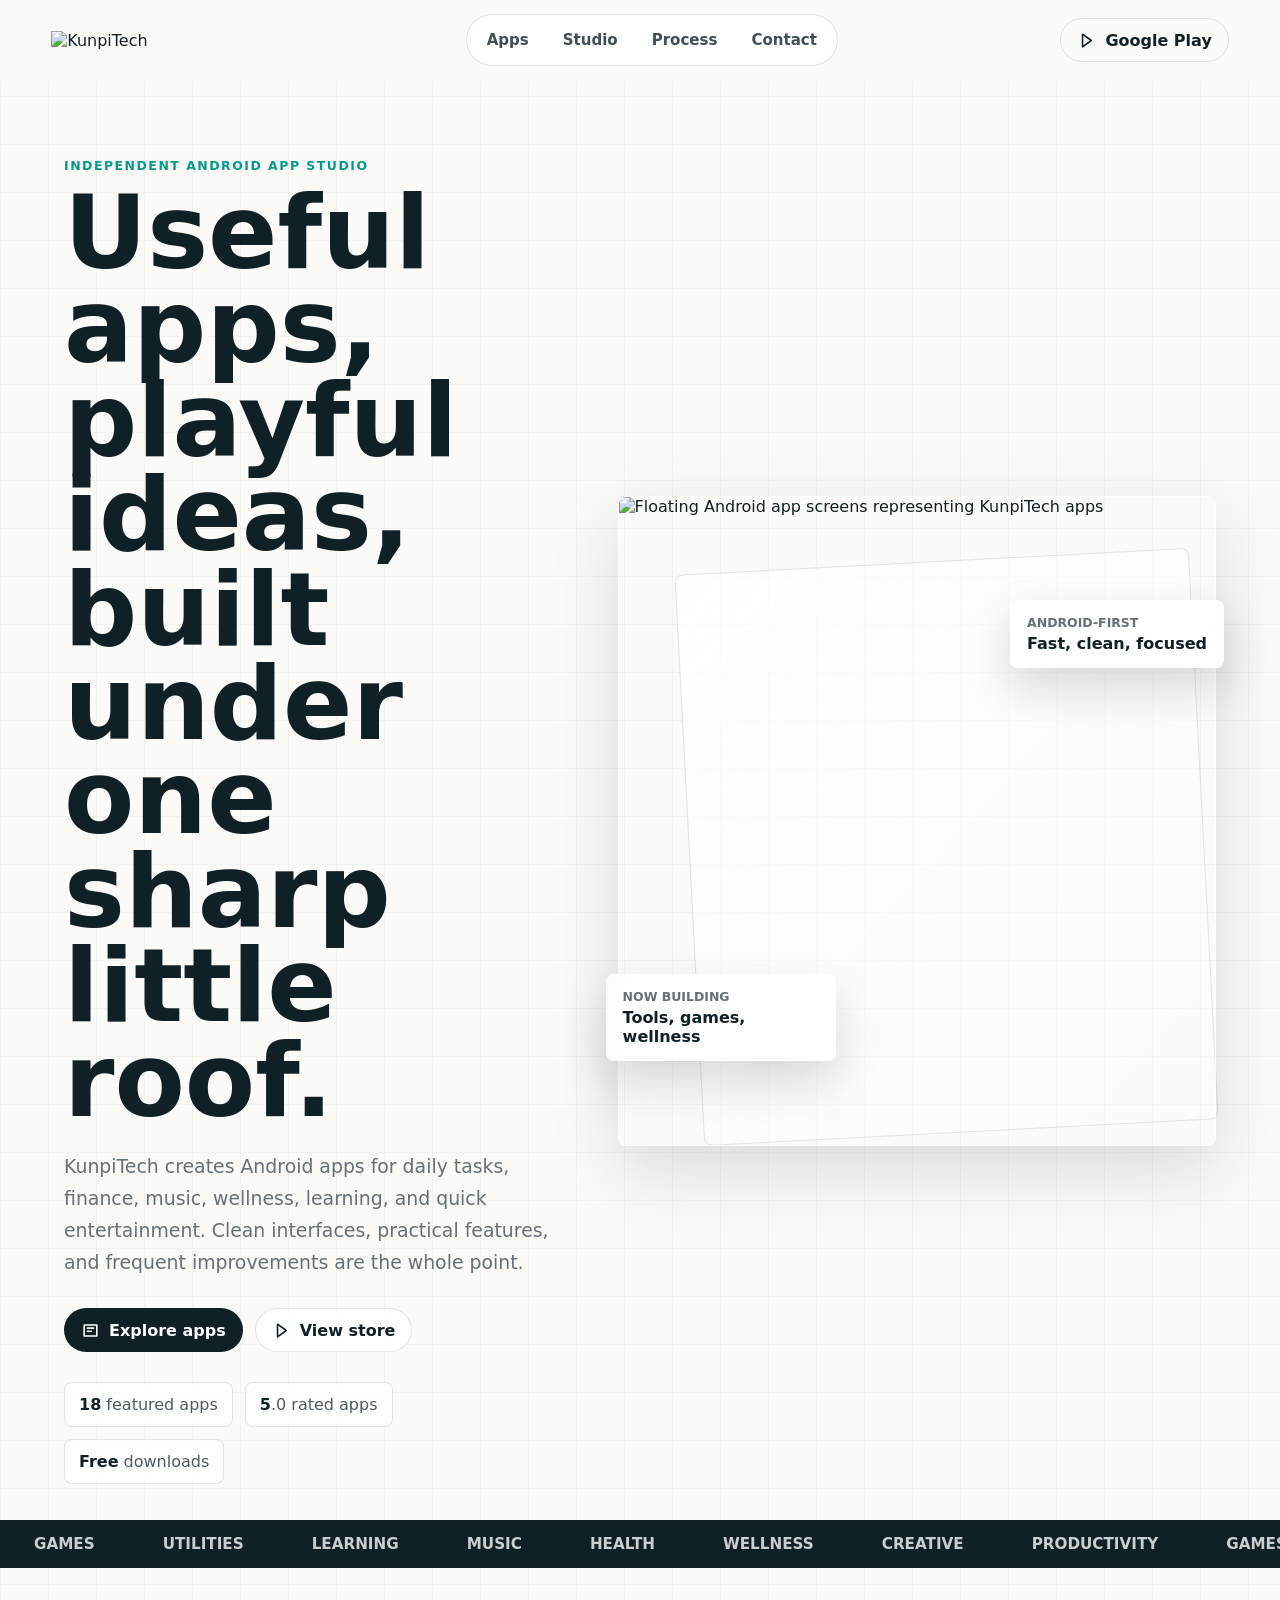
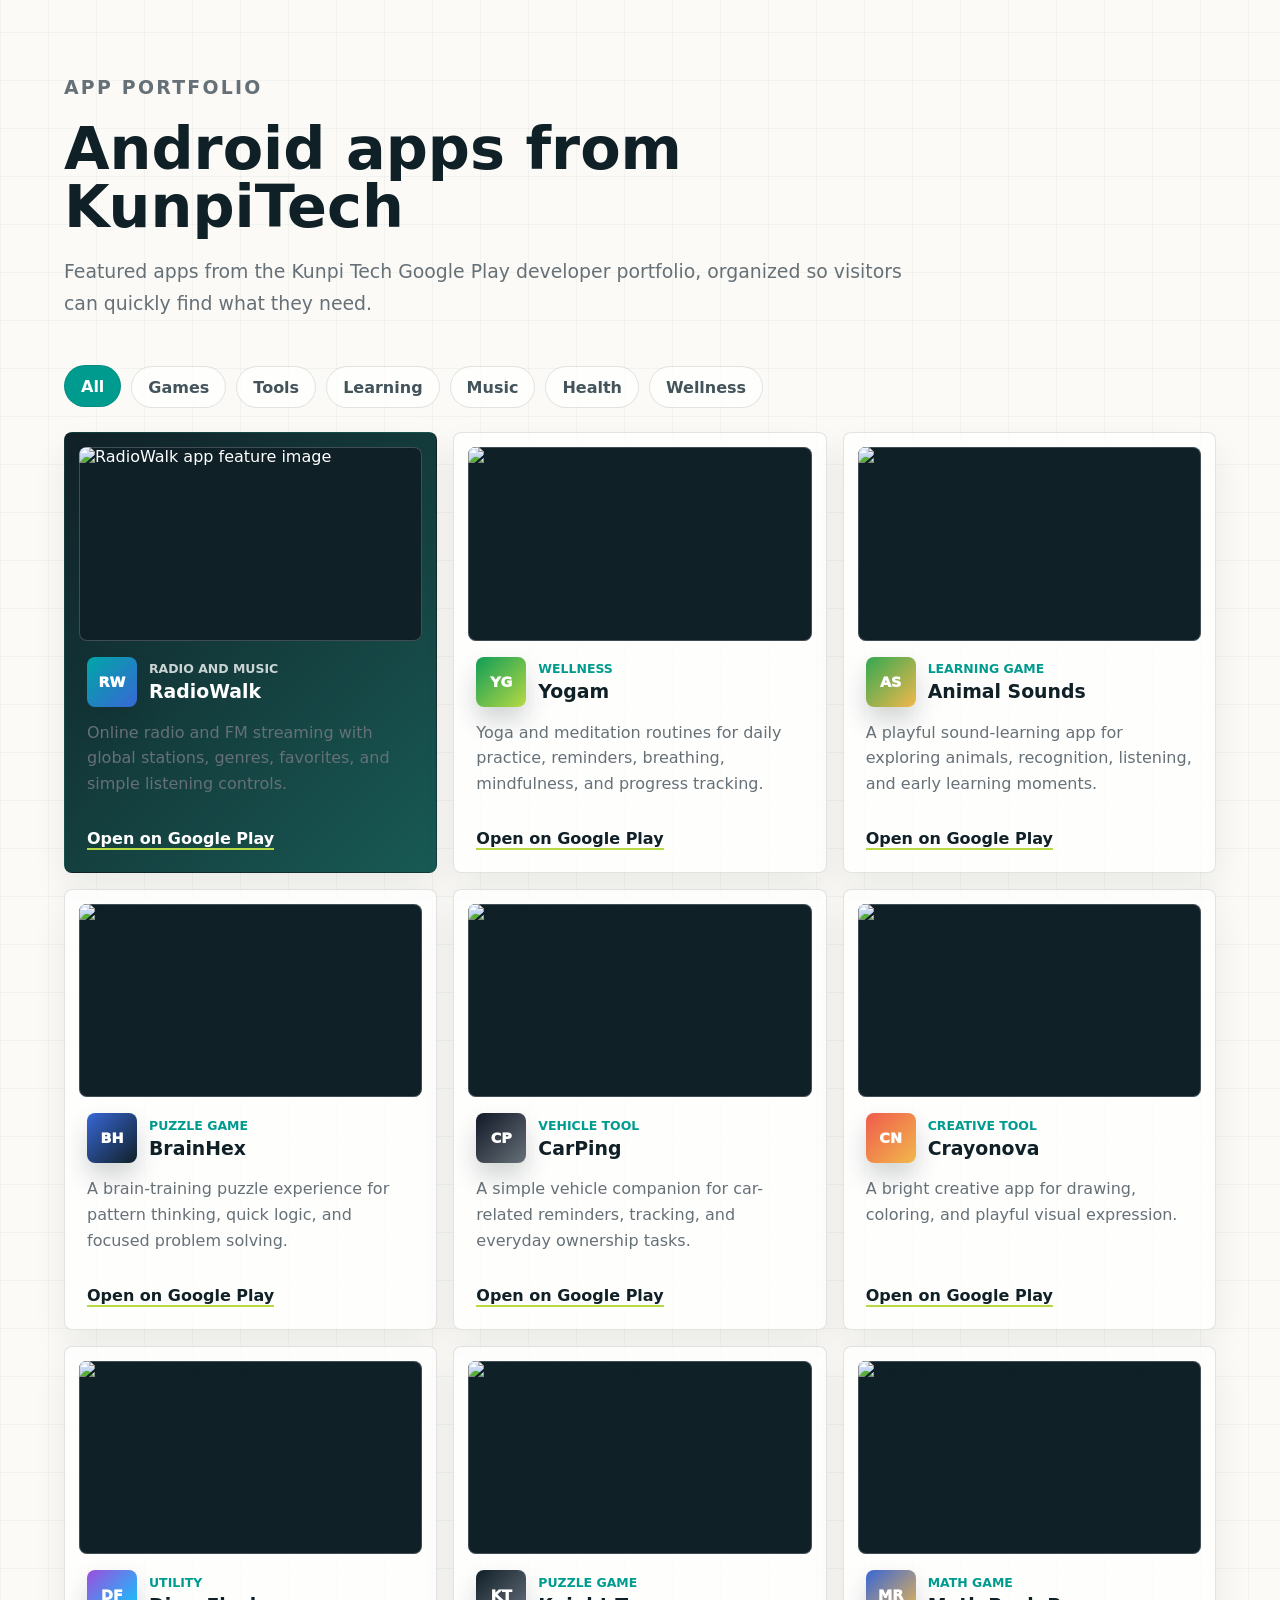
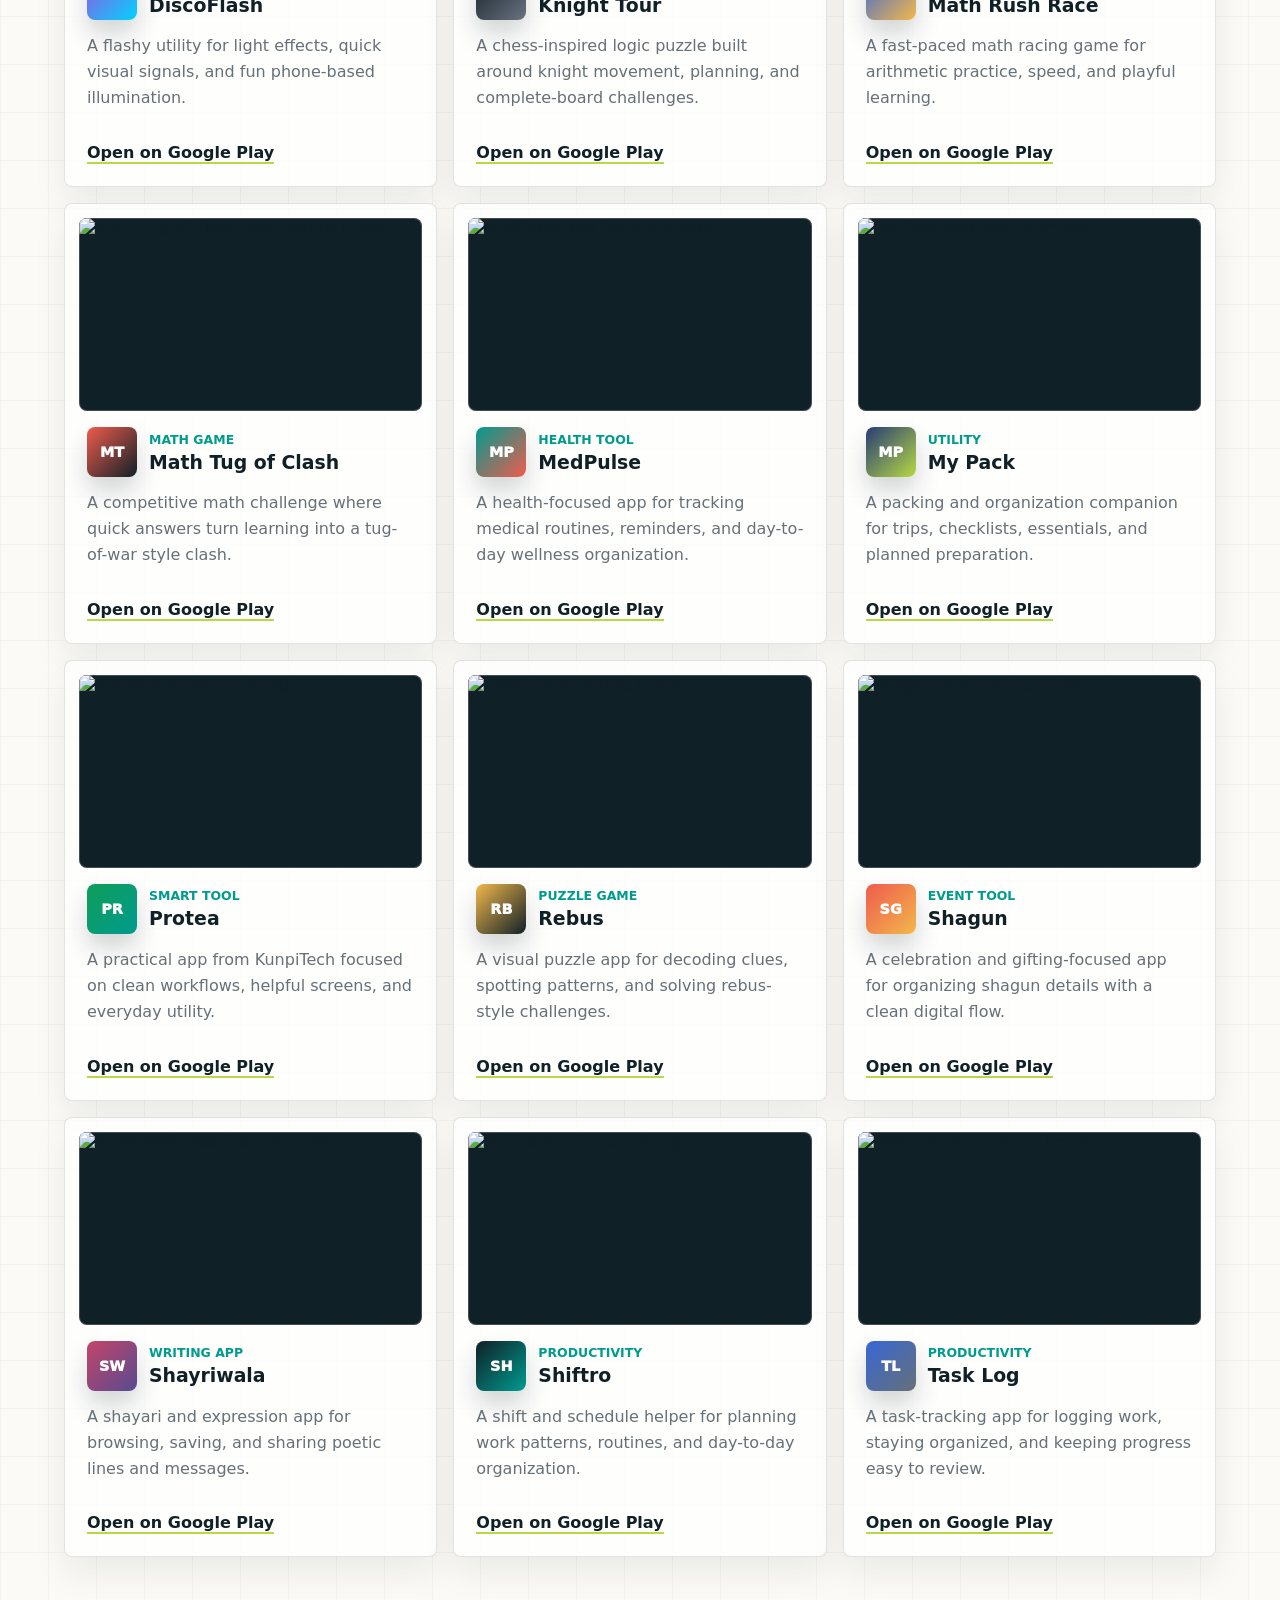
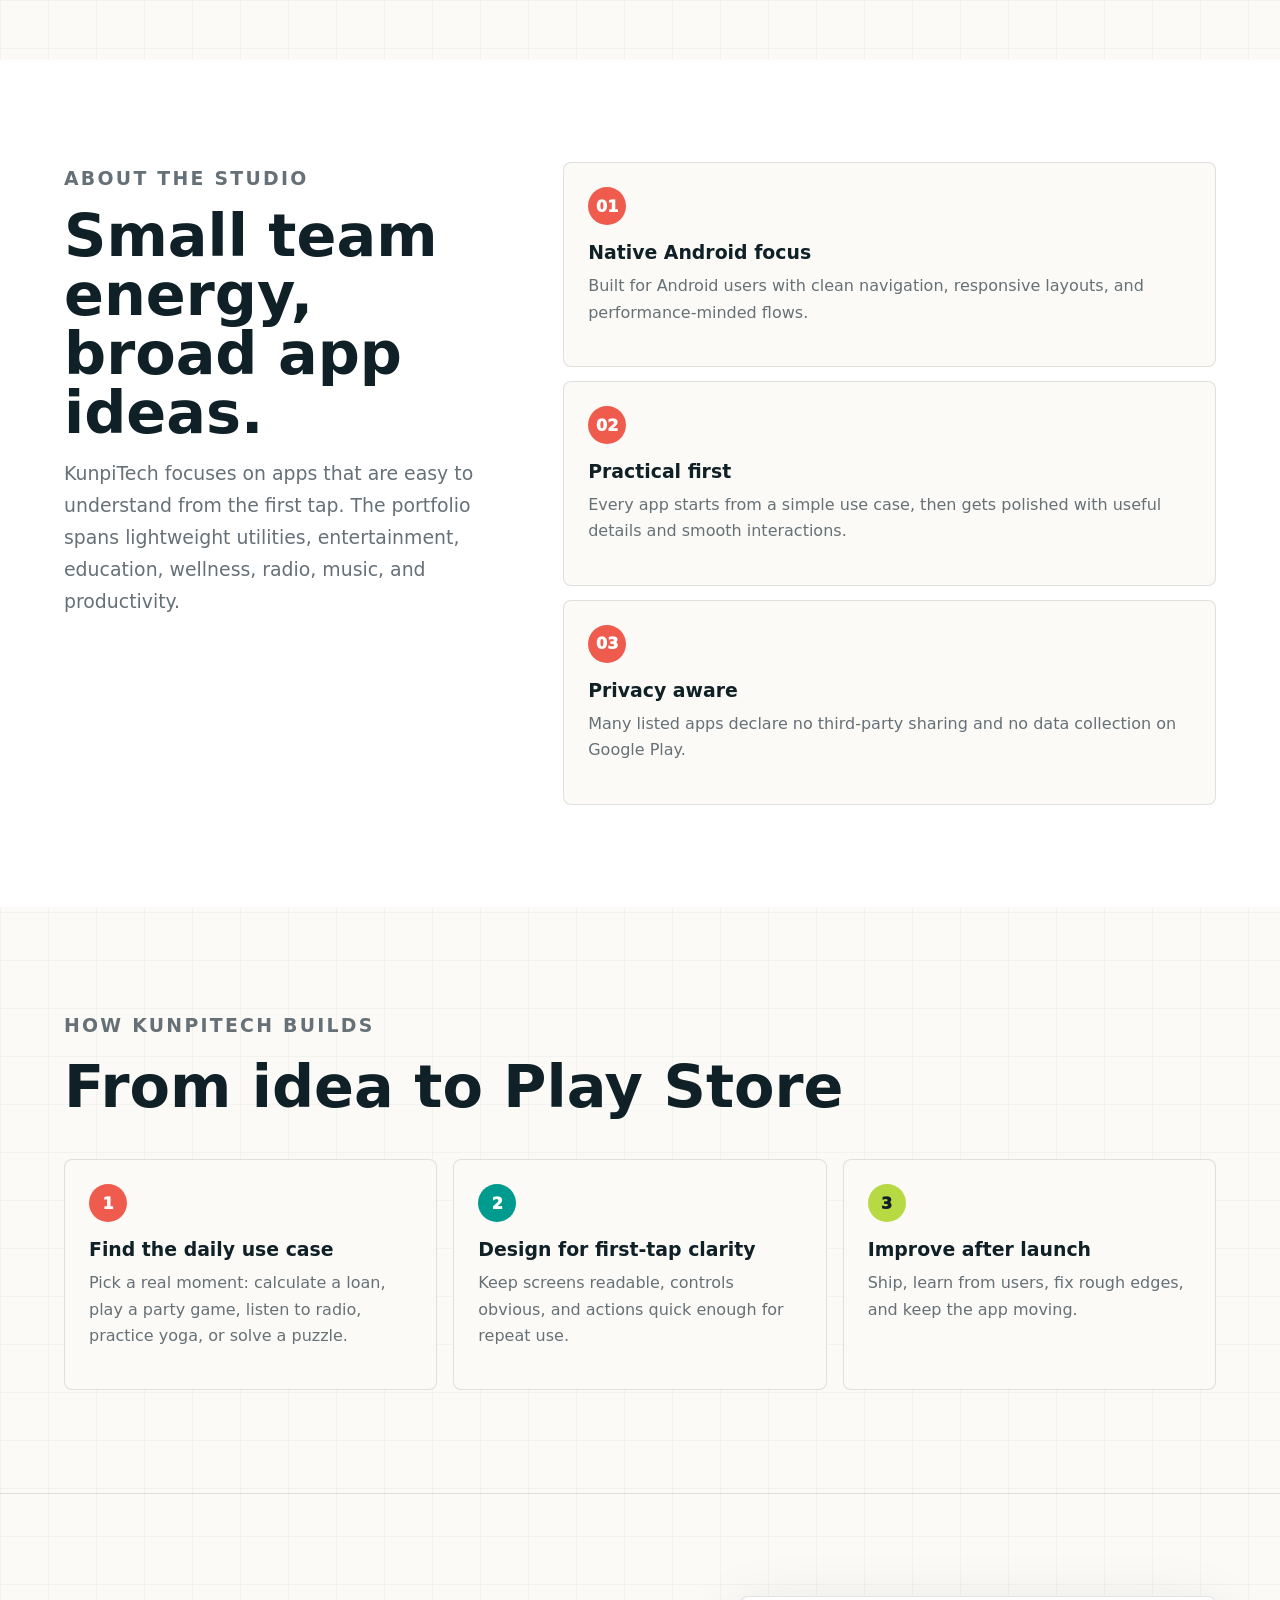
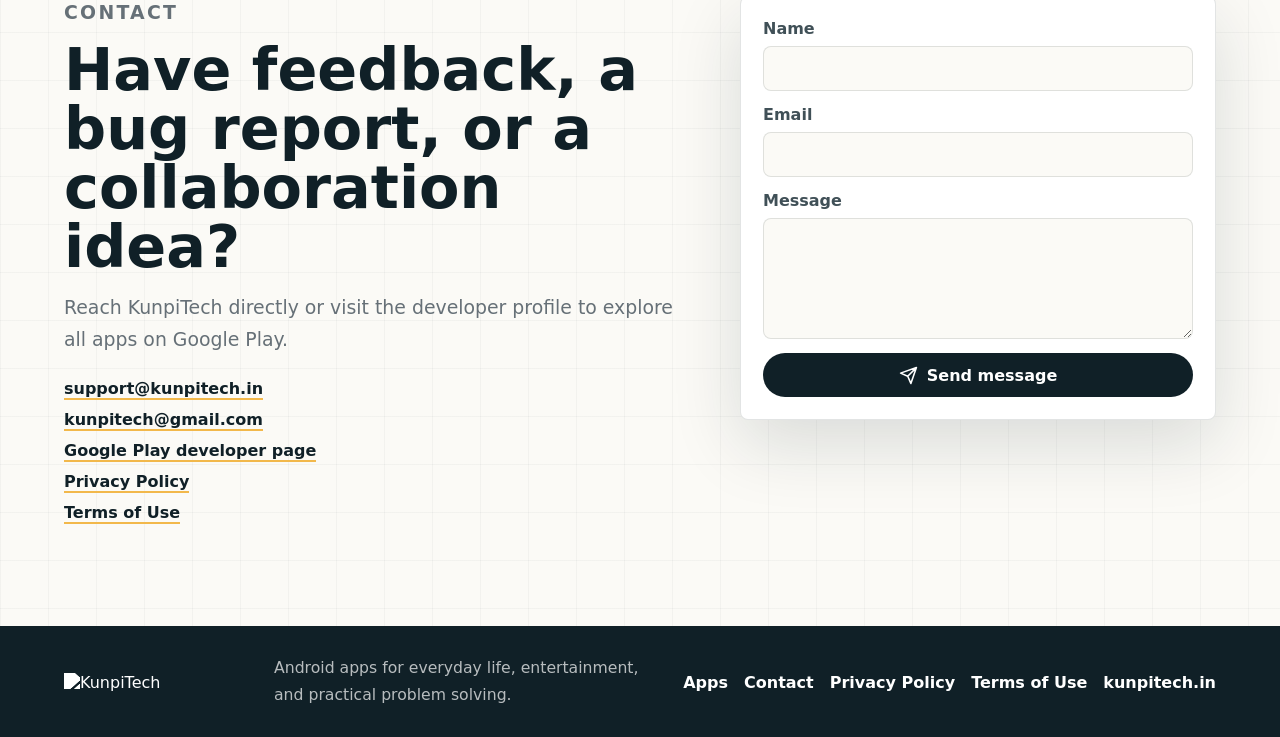
==== commit c42e3dc4: "Add files via upload" ====
--- a/index.html
+++ b/index.html
@@ -1,351 +1,537 @@
-<!DOCTYPE html>
+<!doctype html>
 <html lang="en">
-<head>
-<meta charset="UTF-8"/>
-<meta name="viewport" content="width=device-width, initial-scale=1.0"/>
-<title>Kunpi Tech – Android Apps for Everyone</title>
-<meta name="description" content="Kunpi Tech builds fun, practical, and beautiful Android apps. Explore games, puzzles, radio, utilities, and wellness apps on Google Play."/>
-<link rel="preconnect" href="https://fonts.googleapis.com"/>
-<link rel="preconnect" href="https://fonts.gstatic.com" crossorigin/>
-<link href="https://fonts.googleapis.com/css2?family=Syne:wght@400;500;600;700;800&family=DM+Sans:wght@300;400;500&display=swap" rel="stylesheet"/>
-<style>
-*,*::before,*::after{margin:0;padding:0;box-sizing:border-box}
-:root{--blue:#1A6FD4;--blue-dark:#0F4A9A;--blue-light:#E8F1FB;--text:#0E1117;--muted:#5A6478;--border:rgba(0,0,0,0.1);--bg:#F7F8FC;--white:#FFFFFF;--radius:14px;--radius-sm:8px}
-html{scroll-behavior:smooth}
-body{font-family:'DM Sans',sans-serif;background:var(--bg);color:var(--text);overflow-x:hidden}
-h1,h2,h3,.logo-text,.nav-cta{font-family:'Syne',sans-serif}
-nav{position:fixed;top:0;left:0;right:0;z-index:100;display:flex;align-items:center;justify-content:space-between;padding:14px 5%;background:rgba(247,248,252,0.95);backdrop-filter:blur(12px);border-bottom:1px solid var(--border)}
-.logo{display:flex;align-items:center;gap:10px;text-decoration:none}
-.logo-icon{width:38px;height:38px;border-radius:10px;background:var(--blue);color:white;display:flex;align-items:center;justify-content:center;font-family:'Syne',sans-serif;font-weight:700;font-size:15px}
-.logo-text{font-size:18px;font-weight:700;color:var(--text)}
-.nav-links{display:flex;gap:32px}
-.nav-links a{text-decoration:none;color:var(--muted);font-size:15px;transition:color 0.2s}
-.nav-links a:hover{color:var(--text)}
-.nav-cta{background:var(--blue);color:white;padding:9px 22px;border-radius:var(--radius-sm);font-size:14px;font-weight:600;border:none;cursor:pointer;text-decoration:none;transition:background 0.2s}
-.nav-cta:hover{background:var(--blue-dark)}
-.hamburger{display:none;flex-direction:column;gap:5px;cursor:pointer;background:none;border:none}
-.hamburger span{width:22px;height:2px;background:var(--text);border-radius:2px}
-.hero{padding:140px 5% 80px;display:grid;grid-template-columns:1fr 1fr;gap:60px;align-items:center;max-width:1200px;margin:0 auto}
-.hero-badge{display:inline-flex;align-items:center;gap:8px;background:var(--blue-light);color:var(--blue-dark);font-size:13px;font-weight:500;padding:6px 14px;border-radius:20px;margin-bottom:20px}
-.hero-badge::before{content:'';width:8px;height:8px;background:var(--blue);border-radius:50%;display:inline-block}
-.hero h1{font-size:clamp(34px,4vw,54px);font-weight:800;line-height:1.1;margin-bottom:20px;color:var(--text)}
-.hero h1 span{color:var(--blue)}
-.hero p{font-size:17px;color:var(--muted);line-height:1.75;margin-bottom:36px;max-width:480px}
-.hero-btns{display:flex;gap:12px;flex-wrap:wrap}
-.btn-primary{display:inline-flex;align-items:center;gap:8px;background:var(--blue);color:white;padding:13px 26px;border-radius:var(--radius-sm);font-family:'Syne',sans-serif;font-size:15px;font-weight:600;text-decoration:none;border:none;cursor:pointer;transition:background 0.2s,transform 0.15s}
-.btn-primary:hover{background:var(--blue-dark);transform:translateY(-1px)}
-.btn-outline{display:inline-flex;align-items:center;gap:8px;background:transparent;color:var(--text);padding:13px 26px;border-radius:var(--radius-sm);font-family:'Syne',sans-serif;font-size:15px;font-weight:600;text-decoration:none;border:1.5px solid var(--border);cursor:pointer;transition:border-color 0.2s}
-.btn-outline:hover{border-color:var(--blue);color:var(--blue)}
-.hero-visual{display:grid;grid-template-columns:1fr 1fr;gap:14px}
-.hero-app-tile{background:var(--white);border-radius:var(--radius);padding:18px;border:1px solid var(--border);display:flex;flex-direction:column;align-items:center;gap:10px;text-align:center;transition:transform 0.2s}
-.hero-app-tile:hover{transform:translateY(-4px)}
-.hero-app-tile.tall{grid-row:span 2;justify-content:center}
-.tile-icon{font-size:32px}
-.tile-name{font-size:12px;font-weight:500;color:var(--text);line-height:1.3}
-.tile-rating{font-size:11px;color:#F5A623}
-.stats{background:var(--blue);display:grid;grid-template-columns:repeat(3,1fr);padding:40px;gap:20px;max-width:1100px;margin:0 auto 80px;border-radius:18px}
-.stat{text-align:center}
-.stat-num{font-family:'Syne',sans-serif;font-size:40px;font-weight:800;color:white}
-.stat-label{font-size:14px;color:rgba(255,255,255,0.7);margin-top:4px}
-section{padding:80px 5%;max-width:1200px;margin:0 auto}
-.section-tag{font-size:12px;font-weight:600;letter-spacing:1.5px;text-transform:uppercase;color:var(--blue);margin-bottom:12px}
-.section-title{font-family:'Syne',sans-serif;font-size:clamp(26px,3vw,38px);font-weight:700;margin-bottom:10px}
-.section-sub{font-size:16px;color:var(--muted);margin-bottom:40px}
-.filter-tabs{display:flex;gap:8px;flex-wrap:wrap;margin-bottom:32px}
-.filter-tab{padding:7px 18px;border-radius:20px;font-size:14px;border:1px solid var(--border);background:transparent;color:var(--muted);cursor:pointer;transition:all 0.2s;font-family:'DM Sans',sans-serif}
-.filter-tab:hover{border-color:var(--blue);color:var(--blue)}
-.filter-tab.active{background:var(--blue);color:white;border-color:var(--blue)}
-.apps-grid{display:grid;grid-template-columns:repeat(auto-fill,minmax(150px,1fr));gap:14px}
-.app-card{background:var(--white);border-radius:var(--radius);border:1px solid var(--border);padding:18px 14px;display:flex;flex-direction:column;align-items:center;gap:10px;cursor:pointer;transition:transform 0.2s,box-shadow 0.2s;text-decoration:none;color:inherit}
-.app-card:hover{transform:translateY(-4px);box-shadow:0 12px 28px rgba(26,111,212,0.12)}
-.app-card-icon{width:58px;height:58px;border-radius:14px;display:flex;align-items:center;justify-content:center;font-size:26px}
-.app-card-name{font-family:'Syne',sans-serif;font-size:13px;font-weight:600;text-align:center;line-height:1.4;color:var(--text)}
-.app-card-cat{font-size:11px;color:var(--muted);text-transform:capitalize}
-.app-card-stars{font-size:11px;color:#F5A623}
-.about-grid{display:grid;grid-template-columns:1fr 1fr;gap:60px;align-items:center;background:var(--white);border-radius:20px;border:1px solid var(--border);padding:60px}
-.about-features{display:flex;flex-direction:column;gap:20px;margin-top:28px}
-.about-feature{display:flex;gap:14px;align-items:flex-start}
-.feature-icon{width:40px;height:40px;border-radius:10px;background:var(--blue-light);color:var(--blue);display:flex;align-items:center;justify-content:center;font-size:18px;flex-shrink:0}
-.feature-text h4{font-family:'Syne',sans-serif;font-size:15px;font-weight:600;margin-bottom:4px}
-.feature-text p{font-size:14px;color:var(--muted);line-height:1.6}
-.about-visual{display:flex;flex-direction:column;gap:14px}
-.about-card{background:var(--bg);border-radius:var(--radius);padding:20px;border:1px solid var(--border)}
-.about-card h3{font-family:'Syne',sans-serif;font-size:22px;font-weight:800;color:var(--blue)}
-.about-card p{font-size:13px;color:var(--muted);margin-top:2px}
-.contact-section{background:var(--white);border-radius:20px;border:1px solid var(--border);display:grid;grid-template-columns:1fr 1fr;overflow:hidden;margin:0 0 80px}
-.contact-left{background:var(--blue);padding:60px;color:white;display:flex;flex-direction:column;justify-content:center}
-.contact-left h2{font-family:'Syne',sans-serif;font-size:30px;font-weight:800;margin-bottom:14px}
-.contact-left p{font-size:15px;opacity:0.8;line-height:1.7;margin-bottom:32px}
-.contact-info{display:flex;flex-direction:column;gap:14px}
-.contact-info-item{display:flex;align-items:center;gap:12px;font-size:14px;opacity:0.9}
-.info-icon{width:36px;height:36px;background:rgba(255,255,255,0.15);border-radius:8px;display:flex;align-items:center;justify-content:center;font-size:16px;flex-shrink:0}
-.contact-right{padding:60px}
-.contact-right h3{font-family:'Syne',sans-serif;font-size:22px;font-weight:700;margin-bottom:28px}
-.form-group{margin-bottom:18px}
-.form-group label{display:block;font-size:13px;font-weight:500;color:var(--muted);margin-bottom:6px}
-.form-group input,.form-group textarea,.form-group select{width:100%;padding:11px 14px;border:1px solid var(--border);border-radius:var(--radius-sm);background:var(--bg);font-family:'DM Sans',sans-serif;font-size:14px;color:var(--text);transition:border-color 0.2s;outline:none}
-.form-group input:focus,.form-group textarea:focus{border-color:var(--blue)}
-.form-group textarea{height:100px;resize:vertical}
-.form-row{display:grid;grid-template-columns:1fr 1fr;gap:14px}
-footer{background:var(--text);color:rgba(255,255,255,0.6);padding:50px 5% 30px}
-.footer-inner{max-width:1200px;margin:0 auto;display:grid;grid-template-columns:2fr 1fr 1fr 1fr;gap:40px;padding-bottom:40px;border-bottom:1px solid rgba(255,255,255,0.1)}
-.footer-brand p{font-size:14px;margin-top:14px;line-height:1.7;max-width:240px}
-.footer-col h4{font-family:'Syne',sans-serif;color:white;font-size:14px;font-weight:600;margin-bottom:14px}
-.footer-col a{display:block;font-size:14px;color:rgba(255,255,255,0.55);text-decoration:none;margin-bottom:8px;transition:color 0.2s}
-.footer-col a:hover{color:white}
-.footer-bottom{max-width:1200px;margin:28px auto 0;display:flex;justify-content:space-between;align-items:center;font-size:13px;flex-wrap:wrap;gap:12px}
-.play-badge{display:inline-flex;align-items:center;gap:10px;background:rgba(255,255,255,0.08);color:white;padding:10px 18px;border-radius:10px;text-decoration:none;font-size:13px;margin-top:20px;border:1px solid rgba(255,255,255,0.15);transition:background 0.2s}
-.play-badge:hover{background:rgba(255,255,255,0.15)}
-.fade-in{opacity:0;transform:translateY(20px);transition:opacity 0.6s ease,transform 0.6s ease}
-.fade-in.visible{opacity:1;transform:translateY(0)}
-@media(max-width:768px){
-  .nav-links{display:none}
-  .hamburger{display:flex}
-  .hero{grid-template-columns:1fr;gap:40px;padding-top:100px}
-  .hero-visual{display:none}
-  .stats{grid-template-columns:1fr;margin:0 5% 60px}
-  .about-grid{grid-template-columns:1fr;padding:30px;gap:30px}
-  .contact-section{grid-template-columns:1fr}
-  .contact-left{padding:40px 30px}
-  .contact-right{padding:40px 30px}
-  .footer-inner{grid-template-columns:1fr 1fr}
-  .form-row{grid-template-columns:1fr}
-}
-</style>
-</head>
-<body>
-
-<nav>
-  <a href="#" class="logo">
-    <div class="logo-icon">KT</div>
-    <span class="logo-text">Kunpi Tech</span>
-  </a>
-  <div class="nav-links">
-    <a href="#apps">Apps</a>
-    <a href="#about">About</a>
-    <a href="#contact">Contact</a>
-  </div>
-  <a href="https://play.google.com/store/apps/developer?id=Kunpi+Tech" target="_blank" class="nav-cta">Play Store</a>
-  <button class="hamburger" onclick="toggleMenu()">
-    <span></span><span></span><span></span>
-  </button>
-</nav>
-
-<div class="hero fade-in">
-  <div class="hero-content">
-    <div class="hero-badge">Trusted on Google Play</div>
-    <h1>Apps That <span>Simplify</span> &amp; Entertain</h1>
-    <p>Kunpi Tech creates practical and fun Android apps — from brain-teasing puzzles and online radio to wellness tools and smart utilities.</p>
-    <div class="hero-btns">
-      <a href="#apps" class="btn-primary">Browse All Apps</a>
-      <a href="#contact" class="btn-outline">Contact Us</a>
-    </div>
-    <a class="play-badge" href="https://play.google.com/store/apps/developer?id=Kunpi+Tech" target="_blank">
-      <svg width="18" height="18" viewBox="0 0 24 24" fill="#1A6FD4"><path d="M3 20.5v-17l18 8.5-18 8.5z"/></svg>
-      View on Google Play Store
-    </a>
-  </div>
-  <div class="hero-visual">
-    <div class="hero-app-tile"><div class="tile-icon">🌸</div><div class="tile-name">Protea</div><div class="tile-rating">&#9733;&#9733;&#9733;&#9733;&#9733;</div></div>
-    <div class="hero-app-tile tall"><div class="tile-icon">&#128251;</div><div class="tile-name">RadioWalk FM</div><div class="tile-rating">5.0 &#9733;</div></div>
-    <div class="hero-app-tile"><div class="tile-icon">&#129496;</div><div class="tile-name">Yogam Yoga</div></div>
-    <div class="hero-app-tile"><div class="tile-icon">&#127912;</div><div class="tile-name">Crayonova</div></div>
-    <div class="hero-app-tile"><div class="tile-icon">&#128663;</div><div class="tile-name">CarPing</div><div class="tile-rating">5.0 &#9733;</div></div>
-    <div class="hero-app-tile"><div class="tile-icon">&#9989;</div><div class="tile-name">TaskLog</div></div>
-  </div>
-</div>
-
-<div class="stats fade-in">
-  <div class="stat"><div class="stat-num">30+</div><div class="stat-label">Apps Published</div></div>
-  <div class="stat"><div class="stat-num">5.0&#9733;</div><div class="stat-label">Average Rating</div></div>
-  <div class="stat"><div class="stat-num">Free</div><div class="stat-label">All Apps to Download</div></div>
-</div>
-
-<section id="apps" class="fade-in">
-  <div class="section-tag">Our Portfolio</div>
-  <div class="section-title">Explore Our Apps</div>
-  <p class="section-sub">Filter by category to find what you need</p>
-  <div class="filter-tabs">
-    <button class="filter-tab active" onclick="filterApps('all',this)">All Apps</button>
-    <button class="filter-tab" onclick="filterApps('games',this)">Games &amp; Puzzles</button>
-    <button class="filter-tab" onclick="filterApps('radio',this)">Radio &amp; Music</button>
-    <button class="filter-tab" onclick="filterApps('tools',this)">Tools &amp; Utilities</button>
-    <button class="filter-tab" onclick="filterApps('wellness',this)">Health &amp; Wellness</button>
-  </div>
-  <div class="apps-grid" id="apps-grid"></div>
-</section>
-
-<section id="about" style="padding-top:0;">
-  <div class="about-grid fade-in">
-    <div>
-      <div class="section-tag">About Us</div>
-      <div class="section-title">Building Apps People Love</div>
-      <p style="font-size:15px;color:var(--muted);line-height:1.8;margin-bottom:28px;">Kunpi Tech is an independent Android app studio focused on making everyday life more convenient, fun, and connected. Every app we publish is designed with care — clean interfaces, smooth performance, and real utility.</p>
-      <div class="about-features">
-        <div class="about-feature">
-          <div class="feature-icon">&#127919;</div>
-          <div class="feature-text"><h4>User-First Design</h4><p>Every app is built around solving a real need with a clean, intuitive interface.</p></div>
-        </div>
-        <div class="about-feature">
-          <div class="feature-icon">&#128241;</div>
-          <div class="feature-text"><h4>Android Native</h4><p>Optimized for Android devices of all sizes — phones and tablets alike.</p></div>
-        </div>
-        <div class="about-feature">
-          <div class="feature-icon">&#128260;</div>
-          <div class="feature-text"><h4>Regularly Updated</h4><p>We actively maintain and improve all our apps based on user feedback.</p></div>
-        </div>
+  <head>
+    <meta charset="utf-8" />
+    <meta name="viewport" content="width=device-width, initial-scale=1" />
+    <meta
+      name="description"
+      content="KunpiTech builds simple, useful, and entertaining Android apps across productivity, music, wellness, utilities, and games."
+    />
+    <title>KunpiTech | Android Apps for Everyday Life</title>
+    <link rel="icon" href="assets/kunpitech-mark.svg" type="image/svg+xml" />
+    <link rel="preload" href="assets/kunpitech-hero.png" as="image" />
+    <link rel="stylesheet" href="styles.css" />
+  </head>
+  <body>
+    <header class="site-header" data-header>
+      <a class="brand" href="#top" aria-label="KunpiTech home">
+        <img src="assets/kunpitech-logo.svg" alt="KunpiTech" />
+      </a>
+
+      <button class="nav-toggle" type="button" aria-label="Open menu" aria-expanded="false" data-nav-toggle>
+        <svg viewBox="0 0 24 24" aria-hidden="true">
+          <path d="M4 7h16M4 12h16M4 17h16" />
+        </svg>
+      </button>
+
+      <nav class="site-nav" data-nav>
+        <a href="#apps">Apps</a>
+        <a href="#studio">Studio</a>
+        <a href="#process">Process</a>
+        <a href="#contact">Contact</a>
+      </nav>
+
+      <a class="header-cta" href="https://play.google.com/store/apps/developer?id=Kunpi+Tech&hl=en_IN" target="_blank" rel="noreferrer">
+        <svg viewBox="0 0 24 24" aria-hidden="true">
+          <path d="m7 4 11 8L7 20V4Z" />
+        </svg>
+        Google Play
+      </a>
+    </header>
+
+    <main id="top">
+      <section class="hero section-reveal visible">
+        <div class="hero-copy">
+          <p class="eyebrow">Independent Android app studio</p>
+          <h1>Useful apps, playful ideas, built under one sharp little roof.</h1>
+          <p class="hero-text">
+            KunpiTech creates Android apps for daily tasks, finance, music, wellness, learning, and quick entertainment.
+            Clean interfaces, practical features, and frequent improvements are the whole point.
+          </p>
+          <div class="hero-actions">
+            <a class="button primary" href="#apps">
+              <svg viewBox="0 0 24 24" aria-hidden="true">
+                <path d="M4 5h16v14H4zM8 9h8M8 13h5" />
+              </svg>
+              Explore apps
+            </a>
+            <a class="button ghost" href="https://play.google.com/store/apps/developer?id=Kunpi+Tech&hl=en_IN" target="_blank" rel="noreferrer">
+              <svg viewBox="0 0 24 24" aria-hidden="true">
+                <path d="m7 4 11 8L7 20V4Z" />
+              </svg>
+              View store
+            </a>
+          </div>
+          <div class="hero-metrics" aria-label="KunpiTech highlights">
+            <span><strong data-count="18">0</strong> featured apps</span>
+            <span><strong data-count="5">0</strong>.0 rated apps</span>
+            <span><strong>Free</strong> downloads</span>
+          </div>
+        </div>
+
+        <div class="hero-art" aria-label="KunpiTech app showcase artwork">
+          <img src="assets/kunpitech-hero.png" alt="Floating Android app screens representing KunpiTech apps" />
+          <div class="signal-card signal-one">
+            <span>Now building</span>
+            <strong>Tools, games, wellness</strong>
+          </div>
+          <div class="signal-card signal-two">
+            <span>Android-first</span>
+            <strong>Fast, clean, focused</strong>
+          </div>
+        </div>
+      </section>
+
+      <section class="ticker" aria-label="KunpiTech app categories">
+        <div class="ticker-track">
+          <span>Games</span>
+          <span>Utilities</span>
+          <span>Learning</span>
+          <span>Music</span>
+          <span>Health</span>
+          <span>Wellness</span>
+          <span>Creative</span>
+          <span>Productivity</span>
+          <span>Games</span>
+          <span>Utilities</span>
+          <span>Learning</span>
+          <span>Music</span>
+          <span>Health</span>
+          <span>Wellness</span>
+          <span>Creative</span>
+          <span>Productivity</span>
+        </div>
+      </section>
+
+      <section class="apps-section section-reveal" id="apps">
+        <div class="section-heading">
+          <p class="eyebrow">App portfolio</p>
+          <h2>Android apps from KunpiTech</h2>
+          <p>Featured apps from the Kunpi Tech Google Play developer portfolio, organized so visitors can quickly find what they need.</p>
+        </div>
+
+        <div class="app-filters" aria-label="Filter apps">
+          <button class="filter-button active" type="button" data-filter="all">All</button>
+          <button class="filter-button" type="button" data-filter="games">Games</button>
+          <button class="filter-button" type="button" data-filter="tools">Tools</button>
+          <button class="filter-button" type="button" data-filter="learning">Learning</button>
+          <button class="filter-button" type="button" data-filter="music">Music</button>
+          <button class="filter-button" type="button" data-filter="health">Health</button>
+          <button class="filter-button" type="button" data-filter="wellness">Wellness</button>
+        </div>
+
+        <div class="app-grid" data-app-grid>
+          <article class="app-card spotlight" data-category="music">
+            <figure class="app-feature">
+              <img src="assets/radiowalk.png" alt="RadioWalk app feature image" loading="lazy" />
+            </figure>
+            <div>
+              <div class="app-title-row">
+                <div class="app-icon radio">RW</div>
+                <div>
+                  <p class="app-category">Radio and music</p>
+                  <h3>RadioWalk</h3>
+                </div>
+              </div>
+              <p>Online radio and FM streaming with global stations, genres, favorites, and simple listening controls.</p>
+            </div>
+            <a href="https://play.google.com/store/apps/details?hl=en_IN&id=com.kunpitech.radiowalk" target="_blank" rel="noreferrer">Open on Google Play</a>
+          </article>
+
+          <article class="app-card" data-category="wellness">
+            <figure class="app-feature">
+              <img src="assets/yogam.png" alt="Yogam app feature image" loading="lazy" />
+            </figure>
+            <div>
+              <div class="app-title-row">
+                <div class="app-icon yogam">YG</div>
+                <div>
+                  <p class="app-category">Wellness</p>
+                  <h3>Yogam</h3>
+                </div>
+              </div>
+              <p>Yoga and meditation routines for daily practice, reminders, breathing, mindfulness, and progress tracking.</p>
+            </div>
+            <a href="https://play.google.com/store/apps/details?id=com.kunpitech.yogam" target="_blank" rel="noreferrer">Open on Google Play</a>
+          </article>
+
+          <article class="app-card" data-category="learning games">
+            <figure class="app-feature">
+              <img src="assets/animalsounds.png" alt="Animal Sounds app feature image" loading="lazy" />
+            </figure>
+            <div>
+              <div class="app-title-row">
+                <div class="app-icon animal">AS</div>
+                <div>
+                  <p class="app-category">Learning game</p>
+                  <h3>Animal Sounds</h3>
+                </div>
+              </div>
+              <p>A playful sound-learning app for exploring animals, recognition, listening, and early learning moments.</p>
+            </div>
+            <a href="https://play.google.com/store/apps/developer?id=Kunpi+Tech&hl=en_IN" target="_blank" rel="noreferrer">Open on Google Play</a>
+          </article>
+
+          <article class="app-card" data-category="games">
+            <figure class="app-feature">
+              <img src="assets/brainhex.png" alt="BrainHex app feature image" loading="lazy" />
+            </figure>
+            <div>
+              <div class="app-title-row">
+                <div class="app-icon brain">BH</div>
+                <div>
+                  <p class="app-category">Puzzle game</p>
+                  <h3>BrainHex</h3>
+                </div>
+              </div>
+              <p>A brain-training puzzle experience for pattern thinking, quick logic, and focused problem solving.</p>
+            </div>
+            <a href="https://play.google.com/store/apps/developer?id=Kunpi+Tech&hl=en_IN" target="_blank" rel="noreferrer">Open on Google Play</a>
+          </article>
+
+          <article class="app-card" data-category="tools">
+            <figure class="app-feature">
+              <img src="assets/carping.png" alt="CarPing app feature image" loading="lazy" />
+            </figure>
+            <div>
+              <div class="app-title-row">
+                <div class="app-icon car">CP</div>
+                <div>
+                  <p class="app-category">Vehicle tool</p>
+                  <h3>CarPing</h3>
+                </div>
+              </div>
+              <p>A simple vehicle companion for car-related reminders, tracking, and everyday ownership tasks.</p>
+            </div>
+            <a href="https://play.google.com/store/apps/developer?id=Kunpi+Tech&hl=en_IN" target="_blank" rel="noreferrer">Open on Google Play</a>
+          </article>
+
+          <article class="app-card" data-category="tools learning">
+            <figure class="app-feature">
+              <img src="assets/crayonova.png" alt="Crayonova app feature image" loading="lazy" />
+            </figure>
+            <div>
+              <div class="app-title-row">
+                <div class="app-icon crayon">CN</div>
+                <div>
+                  <p class="app-category">Creative tool</p>
+                  <h3>Crayonova</h3>
+                </div>
+              </div>
+              <p>A bright creative app for drawing, coloring, and playful visual expression.</p>
+            </div>
+            <a href="https://play.google.com/store/apps/developer?id=Kunpi+Tech&hl=en_IN" target="_blank" rel="noreferrer">Open on Google Play</a>
+          </article>
+
+          <article class="app-card" data-category="tools">
+            <figure class="app-feature">
+              <img src="assets/discoflash.png" alt="DiscoFlash app feature image" loading="lazy" />
+            </figure>
+            <div>
+              <div class="app-title-row">
+                <div class="app-icon disco">DF</div>
+                <div>
+                  <p class="app-category">Utility</p>
+                  <h3>DiscoFlash</h3>
+                </div>
+              </div>
+              <p>A flashy utility for light effects, quick visual signals, and fun phone-based illumination.</p>
+            </div>
+            <a href="https://play.google.com/store/apps/developer?id=Kunpi+Tech&hl=en_IN" target="_blank" rel="noreferrer">Open on Google Play</a>
+          </article>
+
+          <article class="app-card" data-category="games">
+            <figure class="app-feature">
+              <img src="assets/knightour.png" alt="Knight Tour app feature image" loading="lazy" />
+            </figure>
+            <div>
+              <div class="app-title-row">
+                <div class="app-icon knight">KT</div>
+                <div>
+                  <p class="app-category">Puzzle game</p>
+                  <h3>Knight Tour</h3>
+                </div>
+              </div>
+              <p>A chess-inspired logic puzzle built around knight movement, planning, and complete-board challenges.</p>
+            </div>
+            <a href="https://play.google.com/store/apps/developer?id=Kunpi+Tech&hl=en_IN" target="_blank" rel="noreferrer">Open on Google Play</a>
+          </article>
+
+          <article class="app-card" data-category="learning games">
+            <figure class="app-feature">
+              <img src="assets/mathrushrace.png" alt="Math Rush Race app feature image" loading="lazy" />
+            </figure>
+            <div>
+              <div class="app-title-row">
+                <div class="app-icon math">MR</div>
+                <div>
+                  <p class="app-category">Math game</p>
+                  <h3>Math Rush Race</h3>
+                </div>
+              </div>
+              <p>A fast-paced math racing game for arithmetic practice, speed, and playful learning.</p>
+            </div>
+            <a href="https://play.google.com/store/apps/developer?id=Kunpi+Tech&hl=en_IN" target="_blank" rel="noreferrer">Open on Google Play</a>
+          </article>
+
+          <article class="app-card" data-category="learning games">
+            <figure class="app-feature">
+              <img src="assets/mathtugclash.png" alt="Math Tug of Clash app feature image" loading="lazy" />
+            </figure>
+            <div>
+              <div class="app-title-row">
+                <div class="app-icon tug">MT</div>
+                <div>
+                  <p class="app-category">Math game</p>
+                  <h3>Math Tug of Clash</h3>
+                </div>
+              </div>
+              <p>A competitive math challenge where quick answers turn learning into a tug-of-war style clash.</p>
+            </div>
+            <a href="https://play.google.com/store/apps/developer?id=Kunpi+Tech&hl=en_IN" target="_blank" rel="noreferrer">Open on Google Play</a>
+          </article>
+
+          <article class="app-card" data-category="health tools">
+            <figure class="app-feature">
+              <img src="assets/medpulse.png" alt="MedPulse app feature image" loading="lazy" />
+            </figure>
+            <div>
+              <div class="app-title-row">
+                <div class="app-icon med">MP</div>
+                <div>
+                  <p class="app-category">Health tool</p>
+                  <h3>MedPulse</h3>
+                </div>
+              </div>
+              <p>A health-focused app for tracking medical routines, reminders, and day-to-day wellness organization.</p>
+            </div>
+            <a href="https://play.google.com/store/apps/developer?id=Kunpi+Tech&hl=en_IN" target="_blank" rel="noreferrer">Open on Google Play</a>
+          </article>
+
+          <article class="app-card" data-category="tools">
+            <figure class="app-feature">
+              <img src="assets/mypack.png" alt="My Pack app feature image" loading="lazy" />
+            </figure>
+            <div>
+              <div class="app-title-row">
+                <div class="app-icon pack">MP</div>
+                <div>
+                  <p class="app-category">Utility</p>
+                  <h3>My Pack</h3>
+                </div>
+              </div>
+              <p>A packing and organization companion for trips, checklists, essentials, and planned preparation.</p>
+            </div>
+            <a href="https://play.google.com/store/apps/developer?id=Kunpi+Tech&hl=en_IN" target="_blank" rel="noreferrer">Open on Google Play</a>
+          </article>
+
+          <article class="app-card" data-category="tools">
+            <figure class="app-feature">
+              <img src="assets/protea.png" alt="Protea app feature image" loading="lazy" />
+            </figure>
+            <div>
+              <div class="app-title-row">
+                <div class="app-icon protea">PR</div>
+                <div>
+                  <p class="app-category">Smart tool</p>
+                  <h3>Protea</h3>
+                </div>
+              </div>
+              <p>A practical app from KunpiTech focused on clean workflows, helpful screens, and everyday utility.</p>
+            </div>
+            <a href="https://play.google.com/store/apps/developer?id=Kunpi+Tech&hl=en_IN" target="_blank" rel="noreferrer">Open on Google Play</a>
+          </article>
+
+          <article class="app-card" data-category="games">
+            <figure class="app-feature">
+              <img src="assets/rebus.png" alt="Rebus app feature image" loading="lazy" />
+            </figure>
+            <div>
+              <div class="app-title-row">
+                <div class="app-icon rebus">RB</div>
+                <div>
+                  <p class="app-category">Puzzle game</p>
+                  <h3>Rebus</h3>
+                </div>
+              </div>
+              <p>A visual puzzle app for decoding clues, spotting patterns, and solving rebus-style challenges.</p>
+            </div>
+            <a href="https://play.google.com/store/apps/developer?id=Kunpi+Tech&hl=en_IN" target="_blank" rel="noreferrer">Open on Google Play</a>
+          </article>
+
+          <article class="app-card" data-category="tools">
+            <figure class="app-feature">
+              <img src="assets/shagun.png" alt="Shagun app feature image" loading="lazy" />
+            </figure>
+            <div>
+              <div class="app-title-row">
+                <div class="app-icon shagun">SG</div>
+                <div>
+                  <p class="app-category">Event tool</p>
+                  <h3>Shagun</h3>
+                </div>
+              </div>
+              <p>A celebration and gifting-focused app for organizing shagun details with a clean digital flow.</p>
+            </div>
+            <a href="https://play.google.com/store/apps/developer?id=Kunpi+Tech&hl=en_IN" target="_blank" rel="noreferrer">Open on Google Play</a>
+          </article>
+
+          <article class="app-card" data-category="tools">
+            <figure class="app-feature">
+              <img src="assets/shayriwala.png" alt="Shayriwala app feature image" loading="lazy" />
+            </figure>
+            <div>
+              <div class="app-title-row">
+                <div class="app-icon shayri">SW</div>
+                <div>
+                  <p class="app-category">Writing app</p>
+                  <h3>Shayriwala</h3>
+                </div>
+              </div>
+              <p>A shayari and expression app for browsing, saving, and sharing poetic lines and messages.</p>
+            </div>
+            <a href="https://play.google.com/store/apps/developer?id=Kunpi+Tech&hl=en_IN" target="_blank" rel="noreferrer">Open on Google Play</a>
+          </article>
+
+          <article class="app-card" data-category="tools">
+            <figure class="app-feature">
+              <img src="assets/shiftro.png" alt="Shiftro app feature image" loading="lazy" />
+            </figure>
+            <div>
+              <div class="app-title-row">
+                <div class="app-icon shift">SH</div>
+                <div>
+                  <p class="app-category">Productivity</p>
+                  <h3>Shiftro</h3>
+                </div>
+              </div>
+              <p>A shift and schedule helper for planning work patterns, routines, and day-to-day organization.</p>
+            </div>
+            <a href="https://play.google.com/store/apps/developer?id=Kunpi+Tech&hl=en_IN" target="_blank" rel="noreferrer">Open on Google Play</a>
+          </article>
+
+          <article class="app-card" data-category="tools">
+            <figure class="app-feature">
+              <img src="assets/tasklog.jpg" alt="Task Log app feature image" loading="lazy" />
+            </figure>
+            <div>
+              <div class="app-title-row">
+                <div class="app-icon task">TL</div>
+                <div>
+                  <p class="app-category">Productivity</p>
+                  <h3>Task Log</h3>
+                </div>
+              </div>
+              <p>A task-tracking app for logging work, staying organized, and keeping progress easy to review.</p>
+            </div>
+            <a href="https://play.google.com/store/apps/developer?id=Kunpi+Tech&hl=en_IN" target="_blank" rel="noreferrer">Open on Google Play</a>
+          </article>
+        </div>
+      </section>
+
+      <section class="studio section-reveal" id="studio">
+        <div class="studio-copy">
+          <p class="eyebrow">About the studio</p>
+          <h2>Small team energy, broad app ideas.</h2>
+          <p>
+            KunpiTech focuses on apps that are easy to understand from the first tap. The portfolio spans lightweight utilities,
+            entertainment, education, wellness, radio, music, and productivity.
+          </p>
+        </div>
+        <div class="studio-panels">
+          <article>
+            <span class="panel-number">01</span>
+            <h3>Native Android focus</h3>
+            <p>Built for Android users with clean navigation, responsive layouts, and performance-minded flows.</p>
+          </article>
+          <article>
+            <span class="panel-number">02</span>
+            <h3>Practical first</h3>
+            <p>Every app starts from a simple use case, then gets polished with useful details and smooth interactions.</p>
+          </article>
+          <article>
+            <span class="panel-number">03</span>
+            <h3>Privacy aware</h3>
+            <p>Many listed apps declare no third-party sharing and no data collection on Google Play.</p>
+          </article>
+        </div>
+      </section>
+
+      <section class="process section-reveal" id="process">
+        <div class="section-heading">
+          <p class="eyebrow">How KunpiTech builds</p>
+          <h2>From idea to Play Store</h2>
+        </div>
+        <div class="process-steps">
+          <article>
+            <span>1</span>
+            <h3>Find the daily use case</h3>
+            <p>Pick a real moment: calculate a loan, play a party game, listen to radio, practice yoga, or solve a puzzle.</p>
+          </article>
+          <article>
+            <span>2</span>
+            <h3>Design for first-tap clarity</h3>
+            <p>Keep screens readable, controls obvious, and actions quick enough for repeat use.</p>
+          </article>
+          <article>
+            <span>3</span>
+            <h3>Improve after launch</h3>
+            <p>Ship, learn from users, fix rough edges, and keep the app moving.</p>
+          </article>
+        </div>
+      </section>
+
+      <section class="contact section-reveal" id="contact">
+        <div>
+          <p class="eyebrow">Contact</p>
+          <h2>Have feedback, a bug report, or a collaboration idea?</h2>
+          <p>Reach KunpiTech directly or visit the developer profile to explore all apps on Google Play.</p>
+          <div class="contact-links">
+            <a href="mailto:support@kunpitech.in">support@kunpitech.in</a>
+            <a href="mailto:kunpitech@gmail.com">kunpitech@gmail.com</a>
+            <a href="https://play.google.com/store/apps/developer?id=Kunpi+Tech&hl=en_IN" target="_blank" rel="noreferrer">Google Play developer page</a>
+            <a href="https://kunpitech.in/privacy.html" target="_blank" rel="noreferrer">Privacy Policy</a>
+            <a href="https://kunpitech.in/terms.html" target="_blank" rel="noreferrer">Terms of Use</a>
+          </div>
+        </div>
+
+        <form class="contact-form" action="mailto:support@kunpitech.in" method="post" enctype="text/plain">
+          <label>
+            Name
+            <input name="name" type="text" autocomplete="name" required />
+          </label>
+          <label>
+            Email
+            <input name="email" type="email" autocomplete="email" required />
+          </label>
+          <label>
+            Message
+            <textarea name="message" rows="5" required></textarea>
+          </label>
+          <button class="button primary" type="submit">
+            <svg viewBox="0 0 24 24" aria-hidden="true">
+              <path d="M22 2 11 13M22 2l-7 20-4-9-9-4 20-7Z" />
+            </svg>
+            Send message
+          </button>
+        </form>
+      </section>
+    </main>
+
+    <footer class="site-footer">
+      <a class="brand" href="#top" aria-label="KunpiTech home">
+        <img src="assets/kunpitech-logo.svg" alt="KunpiTech" />
+      </a>
+      <p>Android apps for everyday life, entertainment, and practical problem solving.</p>
+      <div>
+        <a href="#apps">Apps</a>
+        <a href="#contact">Contact</a>
+        <a href="https://kunpitech.in/privacy.html" target="_blank" rel="noreferrer">Privacy Policy</a>
+        <a href="https://kunpitech.in/terms.html" target="_blank" rel="noreferrer">Terms of Use</a>
+        <a href="https://kunpitech.in/" target="_blank" rel="noreferrer">kunpitech.in</a>
       </div>
-    </div>
-    <div class="about-visual">
-      <div class="about-card"><h3>30+</h3><p>Apps live on Google Play</p></div>
-      <div class="about-card"><h3>5.0&#9733;</h3><p>Average user rating across apps</p></div>
-      <div class="about-card"><h3>Free</h3><p>All apps are free to download</p></div>
-      <div class="about-card"><h4 style="font-family:'Syne',sans-serif;font-weight:600;margin-bottom:8px;">Our Categories</h4><p style="font-size:13px;color:var(--muted);">Games &middot; Puzzles &middot; Radio &middot; Music &middot; Productivity &middot; Health &middot; Utilities</p></div>
-    </div>
-  </div>
-</section>
-
-<section id="contact" style="padding-top:0;padding-bottom:0;">
-  <div class="contact-section fade-in">
-    <div class="contact-left">
-      <h2>Get in Touch</h2>
-      <p>Have feedback on an app, want to report a bug, or interested in collaboration? We'd love to hear from you.</p>
-      <div class="contact-info">
-        <div class="contact-info-item"><div class="info-icon">&#127760;</div><span>kunpitech.in</span></div>
-        <div class="contact-info-item"><div class="info-icon">&#128231;</div><span>support@kunpitech.in</span></div>
-        <div class="contact-info-item"><div class="info-icon">&#128241;</div><span>Google Play: Kunpi Tech</span></div>
-      </div>
-    </div>
-    <div class="contact-right">
-      <h3>Send a Message</h3>
-      <div class="form-row">
-        <div class="form-group"><label>First Name</label><input type="text" placeholder="Rahul"/></div>
-        <div class="form-group"><label>Last Name</label><input type="text" placeholder="Sharma"/></div>
-      </div>
-      <div class="form-group"><label>Email Address</label><input type="email" placeholder="you@example.com"/></div>
-      <div class="form-group">
-        <label>Subject</label>
-        <select>
-          <option>General Inquiry</option>
-          <option>App Feedback</option>
-          <option>Bug Report</option>
-          <option>Collaboration</option>
-          <option>Other</option>
-        </select>
-      </div>
-      <div class="form-group"><label>Message</label><textarea placeholder="How can we help you?"></textarea></div>
-      <button class="btn-primary" style="width:100%;justify-content:center;" onclick="alert('Thank you! We will get back to you soon.')">Send Message</button>
-    </div>
-  </div>
-</section>
-
-<footer>
-  <div class="footer-inner">
-    <div class="footer-brand">
-      <div class="logo">
-        <div class="logo-icon">KT</div>
-        <span class="logo-text" style="color:white;margin-left:10px;">Kunpi Tech</span>
-      </div>
-      <p>Building fun, practical, and beautiful Android apps for everyday life.</p>
-    </div>
-    <div class="footer-col">
-      <h4>Apps</h4>
-      <a href="#apps">Games &amp; Puzzles</a>
-      <a href="#apps">Radio &amp; Music</a>
-      <a href="#apps">Tools</a>
-      <a href="#apps">Wellness</a>
-    </div>
-    <div class="footer-col">
-      <h4>Company</h4>
-      <a href="#about">About Us</a>
-      <a href="#contact">Contact</a>
-      <a href="privacy.html">Privacy Policy</a>
-      <a href="terms.html">Terms of Use</a>
-    </div>
-    <div class="footer-col">
-      <h4>Links</h4>
-      <a href="https://play.google.com/store/apps/developer?id=Kunpi+Tech" target="_blank">Google Play</a>
-      <a href="mailto:support@kunpitech.in">Email Support</a>
-    </div>
-  </div>
-  <div class="footer-bottom">
-    <p>&copy; 2026 Kunpi Tech &middot; kunpitech.in &middot; All rights reserved.</p>
-    <p>Made with &hearts; in India</p>
-  </div>
-</footer>
-
-<script>
-var apps = [
-  {name:"Protea", cat:"wellness", icon:"&#127800;", bg:"#FBEAF0", stars:"5.0"},
-  {name:"RadioWalk Pakistan", cat:"radio", icon:"&#128251;", bg:"#E1F5EE"},
-  {name:"RadioWalk Canada Online Radio", cat:"radio", icon:"&#128225;", bg:"#FAECE7"},
-  {name:"RadioWalk USA Online FM", cat:"radio", icon:"&#127926;", bg:"#EEF0FD"},
-  {name:"RadioWalk UK Online FM", cat:"radio", icon:"&#127908;", bg:"#E6F1FB"},
-  {name:"RadioWalk FM & Internet Radio", cat:"radio", icon:"&#128251;", bg:"#EAF3DE", stars:"4.2"},
-  {name:"Yogam: Yoga & Meditation", cat:"wellness", icon:"&#129496;", bg:"#EAF3DE"},
-  {name:"Crayonova - Coloring Book App", cat:"tools", icon:"&#127912;", bg:"#FFF3DC"},
-  {name:"CarPing: Smart Car Contact", cat:"tools", icon:"&#128663;", bg:"#FFF3DC"},
-  {name:"TaskLog - Voice Task Logger", cat:"tools", icon:"&#9989;", bg:"#E6F1FB"},
-  {name:"Shiftro: Sliding Puzzle", cat:"games", icon:"&#129513;", bg:"#EEF0FD"},
-  {name:"Brain Hex - Hexa Puzzle", cat:"games", icon:"&#128311;", bg:"#E1F5EE", stars:"5.0"},
-  {name:"Math Tug Clash - Fun Battle", cat:"games", icon:"&#10133;", bg:"#FAECE7"},
-  {name:"Knight Tour - Brain Puzzle", cat:"games", icon:"&#9822;", bg:"#EEF0FD"},
-  {name:"Rebus - Mind Puzzle Game", cat:"games", icon:"&#129504;", bg:"#EAF3DE", stars:"5.0"},
-  {name:"PuzzleSweep - Word Puzzle", cat:"games", icon:"&#128221;", bg:"#E6F1FB"},
-  {name:"MindRush", cat:"games", icon:"&#10067;", bg:"#E6F1FB", stars:"5.0"},
-  {name:"Bottle of Truth - Dare", cat:"games", icon:"&#127870;", bg:"#FAECE7"},
-  {name:"Say the Word on Beat", cat:"games", icon:"&#127908;", bg:"#E1F5EE"},
-  {name:"Animal SoundBox", cat:"radio", icon:"&#129409;", bg:"#FFF3DC", stars:"5.0"},
-  {name:"PahadiTune", cat:"radio", icon:"&#127932;", bg:"#FBEAF0", stars:"5.0"},
-  {name:"ShayariWala", cat:"radio", icon:"&#9997;", bg:"#FBEAF0"},
-  {name:"BarQRVault - QR & Barcode", cat:"tools", icon:"&#128241;", bg:"#FAECE7"},
-  {name:"SplitSmart", cat:"tools", icon:"&#128176;", bg:"#EEF0FD"},
-  {name:"AvatarForge - AI Avatar Maker", cat:"tools", icon:"&#129302;", bg:"#EEF0FD"},
-  {name:"MedPulse: Pill Reminder", cat:"wellness", icon:"&#128138;", bg:"#FBEAF0"},
-  {name:"Animal Sounds", cat:"wellness", icon:"&#128062;", bg:"#EAF3DE", stars:"5.0"}
-];
-
-var current = 'all';
-
-function filterApps(cat, btn) {
-  current = cat;
-  var tabs = document.querySelectorAll('.filter-tab');
-  for (var i = 0; i < tabs.length; i++) tabs[i].classList.remove('active');
-  btn.classList.add('active');
-  renderApps();
-}
-
-function renderApps() {
-  var grid = document.getElementById('apps-grid');
-  var list = current === 'all' ? apps : apps.filter(function(a){ return a.cat === current; });
-  var html = '';
-  for (var i = 0; i < list.length; i++) {
-    var a = list[i];
-    html += '<div class="app-card">';
-    html += '<div class="app-card-icon" style="background:' + a.bg + '">' + a.icon + '</div>';
-    html += '<div class="app-card-name">' + a.name + '</div>';
-    html += '<div class="app-card-cat">' + a.cat + '</div>';
-    if (a.stars) html += '<div class="app-card-stars">' + a.stars + ' &#9733;</div>';
-    html += '</div>';
-  }
-  grid.innerHTML = html;
-}
-
-renderApps();
-
-function toggleMenu() {
-  var links = document.querySelector('.nav-links');
-  if (links.style.display === 'flex') {
-    links.style.display = 'none';
-  } else {
-    links.style.cssText = 'display:flex;flex-direction:column;position:absolute;top:64px;left:0;right:0;background:#F7F8FC;padding:16px 5%;border-bottom:1px solid rgba(0,0,0,0.1);z-index:99;';
-  }
-}
-
-var observer = new IntersectionObserver(function(entries) {
-  entries.forEach(function(e){ if(e.isIntersecting) e.target.classList.add('visible'); });
-}, {threshold: 0.1});
-document.querySelectorAll('.fade-in').forEach(function(el){ observer.observe(el); });
-</script>
-</body>
+    </footer>
+
+    <script src="script.js"></script>
+  </body>
 </html>
--- a/styles.css
+++ b/styles.css
@@ -0,0 +1,752 @@
+:root {
+  --ink: #102027;
+  --muted: #667077;
+  --paper: #fbfaf6;
+  --white: #ffffff;
+  --line: rgba(16, 32, 39, 0.12);
+  --teal: #009b8f;
+  --coral: #ef5b4d;
+  --lime: #b7d943;
+  --gold: #f2b84b;
+  --blue: #3867d6;
+  --shadow: 0 24px 70px rgba(16, 32, 39, 0.14);
+  --radius: 8px;
+}
+
+* {
+  box-sizing: border-box;
+}
+
+html {
+  scroll-behavior: smooth;
+}
+
+body {
+  margin: 0;
+  color: var(--ink);
+  background:
+    linear-gradient(90deg, rgba(16, 32, 39, 0.035) 1px, transparent 1px),
+    linear-gradient(180deg, rgba(16, 32, 39, 0.035) 1px, transparent 1px),
+    var(--paper);
+  background-size: 48px 48px;
+  font-family: Inter, ui-sans-serif, system-ui, -apple-system, BlinkMacSystemFont, "Segoe UI", sans-serif;
+}
+
+a {
+  color: inherit;
+  text-decoration: none;
+}
+
+img,
+svg {
+  display: block;
+}
+
+button,
+input,
+textarea {
+  font: inherit;
+}
+
+.site-header {
+  position: sticky;
+  top: 0;
+  z-index: 50;
+  display: grid;
+  grid-template-columns: auto 1fr auto;
+  align-items: center;
+  gap: 20px;
+  min-height: 74px;
+  padding: 14px clamp(18px, 4vw, 56px);
+  border-bottom: 1px solid transparent;
+  background: rgba(251, 250, 246, 0.78);
+  backdrop-filter: blur(18px);
+  transition: border-color 200ms ease, box-shadow 200ms ease, background 200ms ease;
+}
+
+.site-header.scrolled {
+  border-color: var(--line);
+  box-shadow: 0 12px 30px rgba(16, 32, 39, 0.08);
+  background: rgba(251, 250, 246, 0.94);
+}
+
+.brand {
+  display: inline-flex;
+  align-items: center;
+  width: clamp(150px, 15vw, 210px);
+}
+
+.brand img {
+  width: 100%;
+  height: auto;
+}
+
+.site-nav {
+  justify-self: center;
+  display: flex;
+  align-items: center;
+  gap: 6px;
+  padding: 6px;
+  border: 1px solid var(--line);
+  border-radius: 999px;
+  background: rgba(255, 255, 255, 0.7);
+}
+
+.site-nav a {
+  padding: 10px 14px;
+  border-radius: 999px;
+  color: #405057;
+  font-size: 0.94rem;
+  font-weight: 750;
+  transition: background 160ms ease, color 160ms ease;
+}
+
+.site-nav a:hover {
+  color: var(--ink);
+  background: rgba(16, 32, 39, 0.07);
+}
+
+.header-cta,
+.button {
+  display: inline-flex;
+  align-items: center;
+  justify-content: center;
+  gap: 9px;
+  min-height: 44px;
+  padding: 0 16px;
+  border: 1px solid var(--line);
+  border-radius: 999px;
+  font-weight: 850;
+  transition: transform 180ms ease, box-shadow 180ms ease, background 180ms ease;
+}
+
+.header-cta svg,
+.button svg,
+.nav-toggle svg {
+  width: 19px;
+  height: 19px;
+  fill: none;
+  stroke: currentColor;
+  stroke-linecap: round;
+  stroke-linejoin: round;
+  stroke-width: 2;
+}
+
+.header-cta:hover,
+.button:hover {
+  transform: translateY(-2px);
+  box-shadow: 0 14px 28px rgba(16, 32, 39, 0.14);
+}
+
+.nav-toggle {
+  display: none;
+  width: 44px;
+  aspect-ratio: 1;
+  border: 1px solid var(--line);
+  border-radius: 999px;
+  color: var(--ink);
+  background: var(--white);
+}
+
+.hero {
+  display: grid;
+  grid-template-columns: minmax(0, 0.9fr) minmax(360px, 1.1fr);
+  align-items: center;
+  gap: clamp(26px, 5vw, 74px);
+  min-height: calc(100svh - 74px);
+  padding: clamp(44px, 6vw, 84px) clamp(18px, 5vw, 76px) 36px;
+}
+
+.hero-copy {
+  max-width: 680px;
+}
+
+.eyebrow {
+  margin: 0 0 13px;
+  color: var(--teal);
+  font-size: 0.78rem;
+  font-weight: 900;
+  letter-spacing: 0.12em;
+  text-transform: uppercase;
+}
+
+h1,
+h2,
+h3,
+p {
+  margin-top: 0;
+}
+
+h1 {
+  margin-bottom: 22px;
+  max-width: 12ch;
+  font-size: clamp(3rem, 8vw, 6.9rem);
+  line-height: 0.92;
+  letter-spacing: 0;
+}
+
+h2 {
+  margin-bottom: 14px;
+  font-size: clamp(2rem, 4.6vw, 4.2rem);
+  line-height: 1;
+  letter-spacing: 0;
+}
+
+h3 {
+  margin-bottom: 10px;
+  font-size: 1.18rem;
+  letter-spacing: 0;
+}
+
+.hero-text,
+.section-heading p,
+.studio-copy p,
+.contact p,
+.site-footer p {
+  color: var(--muted);
+  font-size: clamp(1rem, 1.6vw, 1.18rem);
+  line-height: 1.7;
+}
+
+.hero-actions {
+  display: flex;
+  flex-wrap: wrap;
+  gap: 12px;
+  margin: 30px 0;
+}
+
+.primary {
+  color: var(--white);
+  border-color: transparent;
+  background: var(--ink);
+}
+
+.ghost {
+  background: rgba(255, 255, 255, 0.78);
+}
+
+.hero-metrics {
+  display: flex;
+  flex-wrap: wrap;
+  gap: 12px;
+}
+
+.hero-metrics span {
+  padding: 12px 14px;
+  border: 1px solid var(--line);
+  border-radius: var(--radius);
+  background: rgba(255, 255, 255, 0.75);
+  color: #4d5b61;
+}
+
+.hero-metrics strong {
+  color: var(--ink);
+}
+
+.hero-art {
+  position: relative;
+  min-height: 520px;
+  isolation: isolate;
+}
+
+.hero-art::before {
+  content: "";
+  position: absolute;
+  inset: 10% 2% 2% 12%;
+  z-index: -1;
+  border: 1px solid rgba(16, 32, 39, 0.12);
+  border-radius: 8px;
+  background: linear-gradient(135deg, rgba(255, 255, 255, 0.72), rgba(255, 255, 255, 0.28));
+  transform: rotate(-3deg);
+}
+
+.hero-art img {
+  width: 100%;
+  height: min(68vw, 650px);
+  min-height: 430px;
+  object-fit: cover;
+  border: 1px solid rgba(255, 255, 255, 0.78);
+  border-radius: 8px;
+  box-shadow: var(--shadow);
+  animation: floatArt 7s ease-in-out infinite;
+}
+
+.signal-card {
+  position: absolute;
+  display: grid;
+  gap: 4px;
+  max-width: 230px;
+  padding: 14px 16px;
+  border: 1px solid rgba(255, 255, 255, 0.8);
+  border-radius: var(--radius);
+  background: rgba(255, 255, 255, 0.82);
+  box-shadow: 0 20px 46px rgba(16, 32, 39, 0.16);
+  backdrop-filter: blur(12px);
+}
+
+.signal-card span {
+  color: var(--muted);
+  font-size: 0.78rem;
+  font-weight: 800;
+  text-transform: uppercase;
+}
+
+.signal-one {
+  left: -12px;
+  bottom: 13%;
+}
+
+.signal-two {
+  right: -8px;
+  top: 16%;
+}
+
+.ticker {
+  overflow: hidden;
+  padding: 14px 0;
+  border-block: 1px solid var(--line);
+  background: var(--ink);
+  color: var(--white);
+}
+
+.ticker-track {
+  display: flex;
+  width: max-content;
+  animation: ticker 28s linear infinite;
+}
+
+.ticker span {
+  padding: 0 34px;
+  color: rgba(255, 255, 255, 0.78);
+  font-size: 0.95rem;
+  font-weight: 900;
+  text-transform: uppercase;
+}
+
+.apps-section,
+.studio,
+.process,
+.contact {
+  padding: clamp(62px, 8vw, 110px) clamp(18px, 5vw, 76px);
+}
+
+.section-heading {
+  display: grid;
+  gap: 4px;
+  max-width: 860px;
+  margin-bottom: 28px;
+}
+
+.app-filters {
+  display: flex;
+  flex-wrap: wrap;
+  gap: 10px;
+  margin-bottom: 24px;
+}
+
+.filter-button {
+  min-height: 42px;
+  padding: 0 16px;
+  border: 1px solid var(--line);
+  border-radius: 999px;
+  color: #44545b;
+  background: rgba(255, 255, 255, 0.75);
+  cursor: pointer;
+  font-weight: 850;
+  transition: color 160ms ease, background 160ms ease, transform 160ms ease;
+}
+
+.filter-button:hover,
+.filter-button.active {
+  color: var(--white);
+  background: var(--teal);
+  transform: translateY(-1px);
+}
+
+.app-grid {
+  display: grid;
+  grid-template-columns: repeat(3, minmax(0, 1fr));
+  gap: 16px;
+}
+
+.app-card {
+  display: grid;
+  grid-template-rows: auto 1fr auto;
+  gap: 16px;
+  min-height: 430px;
+  padding: 14px;
+  border: 1px solid var(--line);
+  border-radius: var(--radius);
+  background: rgba(255, 255, 255, 0.78);
+  overflow: hidden;
+  box-shadow: 0 16px 34px rgba(16, 32, 39, 0.07);
+  transition: transform 180ms ease, box-shadow 180ms ease, border-color 180ms ease, opacity 180ms ease;
+}
+
+.app-card:hover {
+  transform: translateY(-6px);
+  border-color: rgba(0, 155, 143, 0.35);
+  box-shadow: 0 28px 54px rgba(16, 32, 39, 0.13);
+}
+
+.app-card.hidden {
+  display: none;
+}
+
+.app-card.spotlight {
+  color: var(--white);
+  background: linear-gradient(135deg, #102027, #185a54);
+}
+
+.app-card.spotlight p,
+.app-card.spotlight .app-category {
+  color: rgba(255, 255, 255, 0.78);
+}
+
+.app-feature {
+  margin: 0;
+  overflow: hidden;
+  border-radius: var(--radius);
+  background: var(--ink);
+  aspect-ratio: 16 / 9;
+  box-shadow: inset 0 0 0 1px rgba(255, 255, 255, 0.2);
+}
+
+.app-feature img {
+  width: 100%;
+  height: 100%;
+  object-fit: cover;
+  transition: transform 500ms ease;
+}
+
+.app-card:hover .app-feature img {
+  transform: scale(1.045);
+}
+
+.app-card > div:not(.app-icon) {
+  padding: 0 8px;
+}
+
+.app-title-row {
+  display: grid;
+  grid-template-columns: auto 1fr;
+  align-items: center;
+  gap: 12px;
+  margin-bottom: 13px;
+}
+
+.app-title-row h3 {
+  margin-bottom: 0;
+}
+
+.app-icon {
+  display: grid;
+  place-items: center;
+  width: 50px;
+  aspect-ratio: 1;
+  border-radius: 8px;
+  color: var(--white);
+  font-size: 0.9rem;
+  font-weight: 950;
+  box-shadow: 0 14px 24px rgba(16, 32, 39, 0.18);
+}
+
+.animal { background: linear-gradient(135deg, #33a852, #f2b84b); }
+.brain { background: linear-gradient(135deg, #3867d6, #102027); }
+.car { background: linear-gradient(135deg, #111827, #667077); }
+.crayon { background: linear-gradient(135deg, #ef5b4d, #f2b84b); }
+.disco { background: linear-gradient(135deg, #9d4edd, #00d4ff); }
+.knight { background: linear-gradient(135deg, #102027, #6b7280); }
+.math { background: linear-gradient(135deg, #3867d6, #f2b84b); }
+.tug { background: linear-gradient(135deg, #ef5b4d, #102027); }
+.med { background: linear-gradient(135deg, #009b8f, #ef5b4d); }
+.pack { background: linear-gradient(135deg, #273c75, #b7d943); }
+.protea { background: linear-gradient(135deg, #0f9d58, #009b8f); }
+.radio { background: linear-gradient(135deg, #00a6a6, #3867d6); }
+.rebus { background: linear-gradient(135deg, #f2b84b, #102027); }
+.shagun { background: linear-gradient(135deg, #ef5b4d, #f2b84b); }
+.shayri { background: linear-gradient(135deg, #c44569, #574b90); }
+.shift { background: linear-gradient(135deg, #102027, #009b8f); }
+.task { background: linear-gradient(135deg, #3867d6, #667077); }
+.yogam { background: linear-gradient(135deg, #0f9d58, #b7d943); }
+
+.app-category {
+  margin-bottom: 4px;
+  color: var(--teal);
+  font-size: 0.78rem;
+  font-weight: 900;
+  text-transform: uppercase;
+}
+
+.app-card p:not(.app-category) {
+  color: var(--muted);
+  line-height: 1.62;
+}
+
+.app-card a {
+  width: fit-content;
+  margin: 0 8px 8px;
+  color: var(--ink);
+  font-weight: 900;
+  border-bottom: 2px solid var(--lime);
+}
+
+.app-card.spotlight a {
+  color: var(--white);
+}
+
+.studio {
+  display: grid;
+  grid-template-columns: 0.8fr 1.2fr;
+  gap: clamp(24px, 5vw, 70px);
+  background: var(--white);
+}
+
+.studio-panels {
+  display: grid;
+  gap: 14px;
+}
+
+.studio-panels article,
+.process-steps article {
+  padding: 24px;
+  border: 1px solid var(--line);
+  border-radius: var(--radius);
+  background: var(--paper);
+}
+
+.panel-number,
+.process-steps span {
+  display: inline-grid;
+  place-items: center;
+  width: 38px;
+  aspect-ratio: 1;
+  margin-bottom: 16px;
+  border-radius: 999px;
+  color: var(--white);
+  background: var(--coral);
+  font-weight: 950;
+}
+
+.studio-panels p,
+.process-steps p {
+  color: var(--muted);
+  line-height: 1.65;
+}
+
+.process-steps {
+  display: grid;
+  grid-template-columns: repeat(3, minmax(0, 1fr));
+  gap: 16px;
+}
+
+.process-steps article:nth-child(2) span {
+  background: var(--teal);
+}
+
+.process-steps article:nth-child(3) span {
+  color: var(--ink);
+  background: var(--lime);
+}
+
+.contact {
+  display: grid;
+  grid-template-columns: minmax(0, 0.9fr) minmax(320px, 0.7fr);
+  gap: clamp(24px, 5vw, 70px);
+  align-items: start;
+  border-top: 1px solid var(--line);
+}
+
+.contact-links {
+  display: grid;
+  gap: 10px;
+  margin-top: 24px;
+}
+
+.contact-links a {
+  width: fit-content;
+  font-weight: 900;
+  border-bottom: 2px solid var(--gold);
+}
+
+.contact-form {
+  display: grid;
+  gap: 14px;
+  padding: 22px;
+  border: 1px solid var(--line);
+  border-radius: var(--radius);
+  background: var(--white);
+  box-shadow: var(--shadow);
+}
+
+.contact-form label {
+  display: grid;
+  gap: 8px;
+  color: #405057;
+  font-weight: 850;
+}
+
+.contact-form input,
+.contact-form textarea {
+  width: 100%;
+  border: 1px solid var(--line);
+  border-radius: var(--radius);
+  background: var(--paper);
+  color: var(--ink);
+  padding: 12px 13px;
+  outline: none;
+}
+
+.contact-form input:focus,
+.contact-form textarea:focus {
+  border-color: var(--teal);
+  box-shadow: 0 0 0 4px rgba(0, 155, 143, 0.12);
+}
+
+.site-footer {
+  display: grid;
+  grid-template-columns: auto 1fr auto;
+  align-items: center;
+  gap: 18px;
+  padding: 28px clamp(18px, 5vw, 76px);
+  border-top: 1px solid var(--line);
+  background: var(--ink);
+  color: var(--white);
+}
+
+.site-footer .brand {
+  filter: brightness(0) invert(1);
+}
+
+.site-footer p {
+  margin: 0;
+  color: rgba(255, 255, 255, 0.7);
+  font-size: 0.98rem;
+}
+
+.site-footer div {
+  display: flex;
+  flex-wrap: wrap;
+  justify-content: flex-end;
+  gap: 16px;
+  font-weight: 850;
+}
+
+.section-reveal {
+  opacity: 0;
+  transform: translateY(28px);
+  transition: opacity 700ms ease, transform 700ms ease;
+}
+
+.section-reveal.visible {
+  opacity: 1;
+  transform: translateY(0);
+}
+
+@keyframes floatArt {
+  0%,
+  100% { transform: translateY(0) rotate(0deg); }
+  50% { transform: translateY(-12px) rotate(0.6deg); }
+}
+
+@keyframes ticker {
+  from { transform: translateX(0); }
+  to { transform: translateX(-50%); }
+}
+
+@media (prefers-reduced-motion: reduce) {
+  *,
+  *::before,
+  *::after {
+    animation-duration: 1ms !important;
+    scroll-behavior: auto !important;
+    transition-duration: 1ms !important;
+  }
+}
+
+@media (max-width: 980px) {
+  .site-header {
+    grid-template-columns: auto auto;
+    justify-content: space-between;
+  }
+
+  .nav-toggle {
+    display: grid;
+    place-items: center;
+  }
+
+  .site-nav,
+  .header-cta {
+    display: none;
+  }
+
+  .site-nav.open {
+    position: absolute;
+    top: calc(100% + 8px);
+    left: 18px;
+    right: 18px;
+    display: grid;
+    justify-self: stretch;
+    z-index: 60;
+    border-radius: var(--radius);
+    background: var(--white);
+    box-shadow: var(--shadow);
+  }
+
+  .hero,
+  .studio,
+  .contact {
+    grid-template-columns: 1fr;
+  }
+
+  .hero {
+    min-height: auto;
+  }
+
+  .hero-art {
+    min-height: auto;
+  }
+
+  .app-grid,
+  .process-steps {
+    grid-template-columns: repeat(2, minmax(0, 1fr));
+  }
+
+  .site-footer {
+    grid-template-columns: 1fr;
+  }
+
+  .site-footer div {
+    justify-content: flex-start;
+  }
+}
+
+@media (max-width: 660px) {
+  h1 {
+    max-width: 11ch;
+  }
+
+  .hero-art img {
+    height: auto;
+    min-height: 290px;
+  }
+
+  .signal-card {
+    position: static;
+    margin-top: 10px;
+    max-width: none;
+  }
+
+  .app-grid,
+  .process-steps {
+    grid-template-columns: 1fr;
+  }
+
+  .app-card {
+    min-height: 0;
+  }
+
+  .contact-form {
+    padding: 16px;
+  }
+}
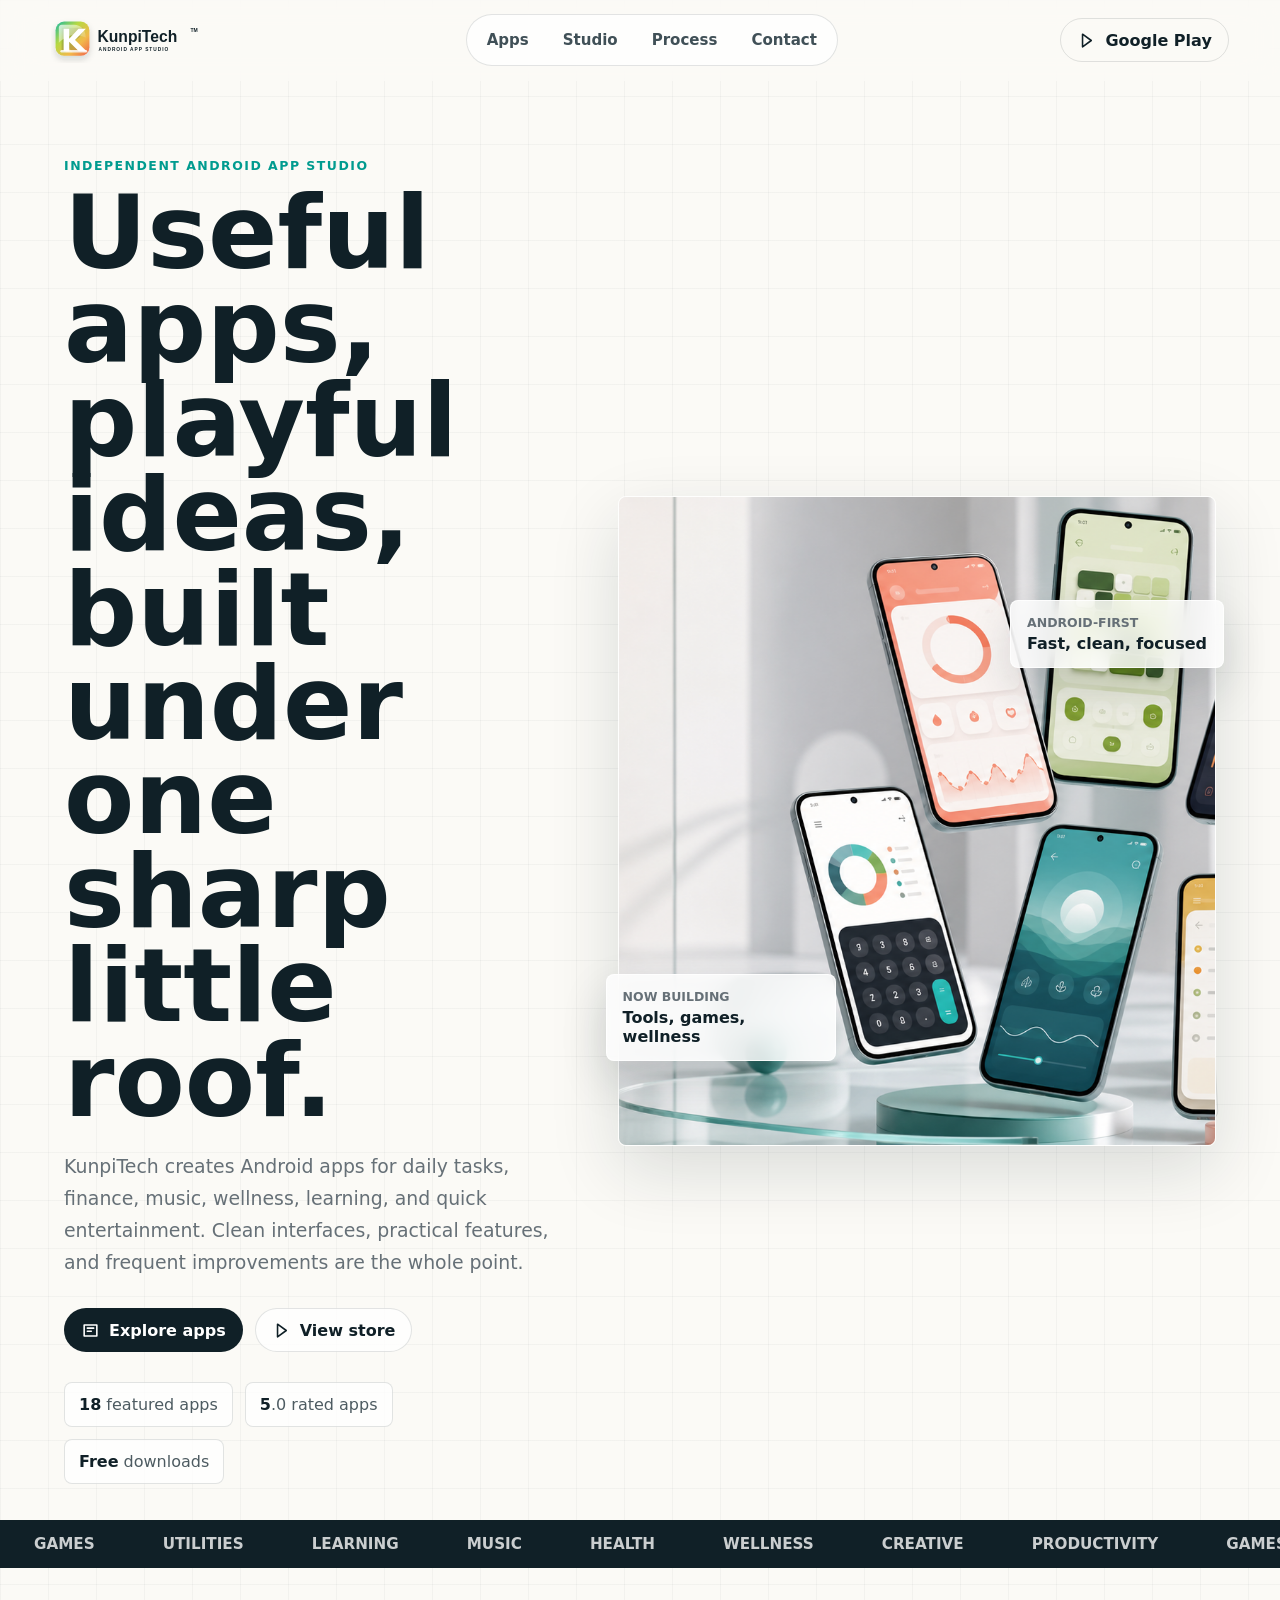
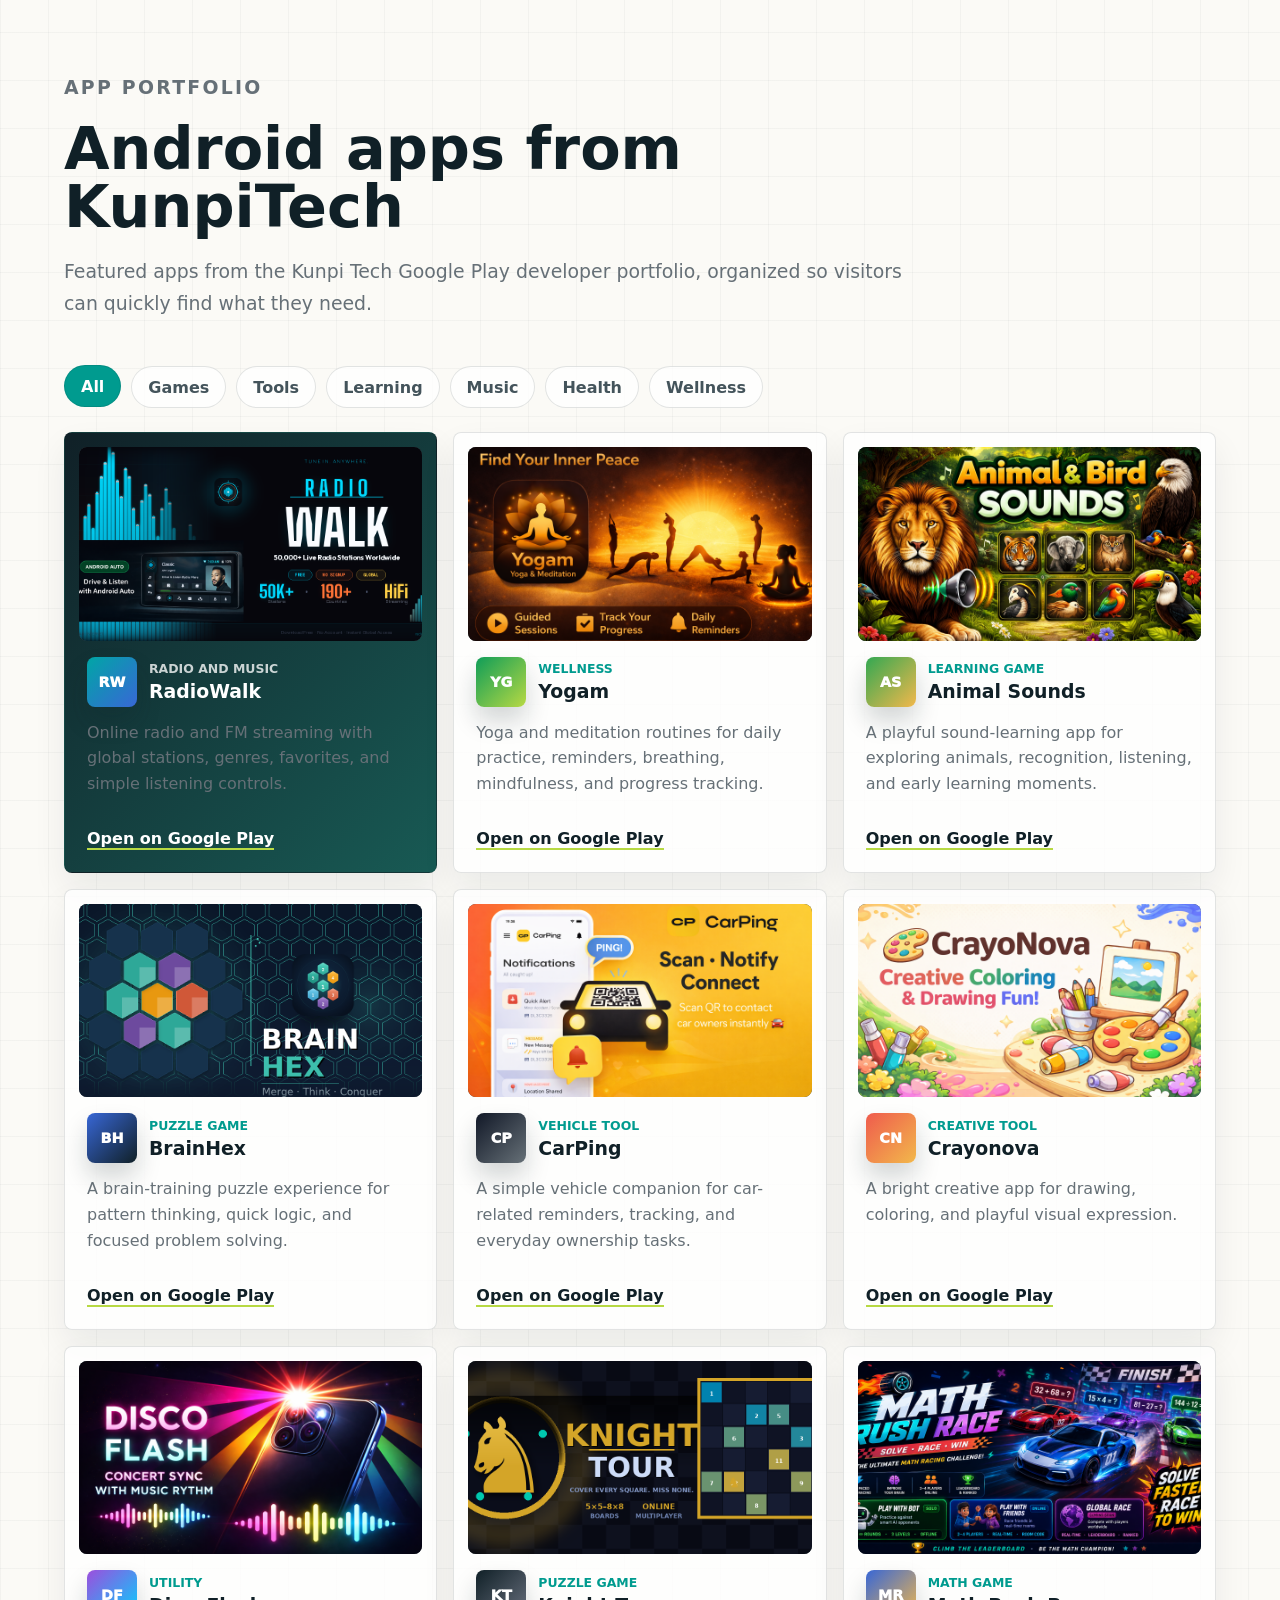
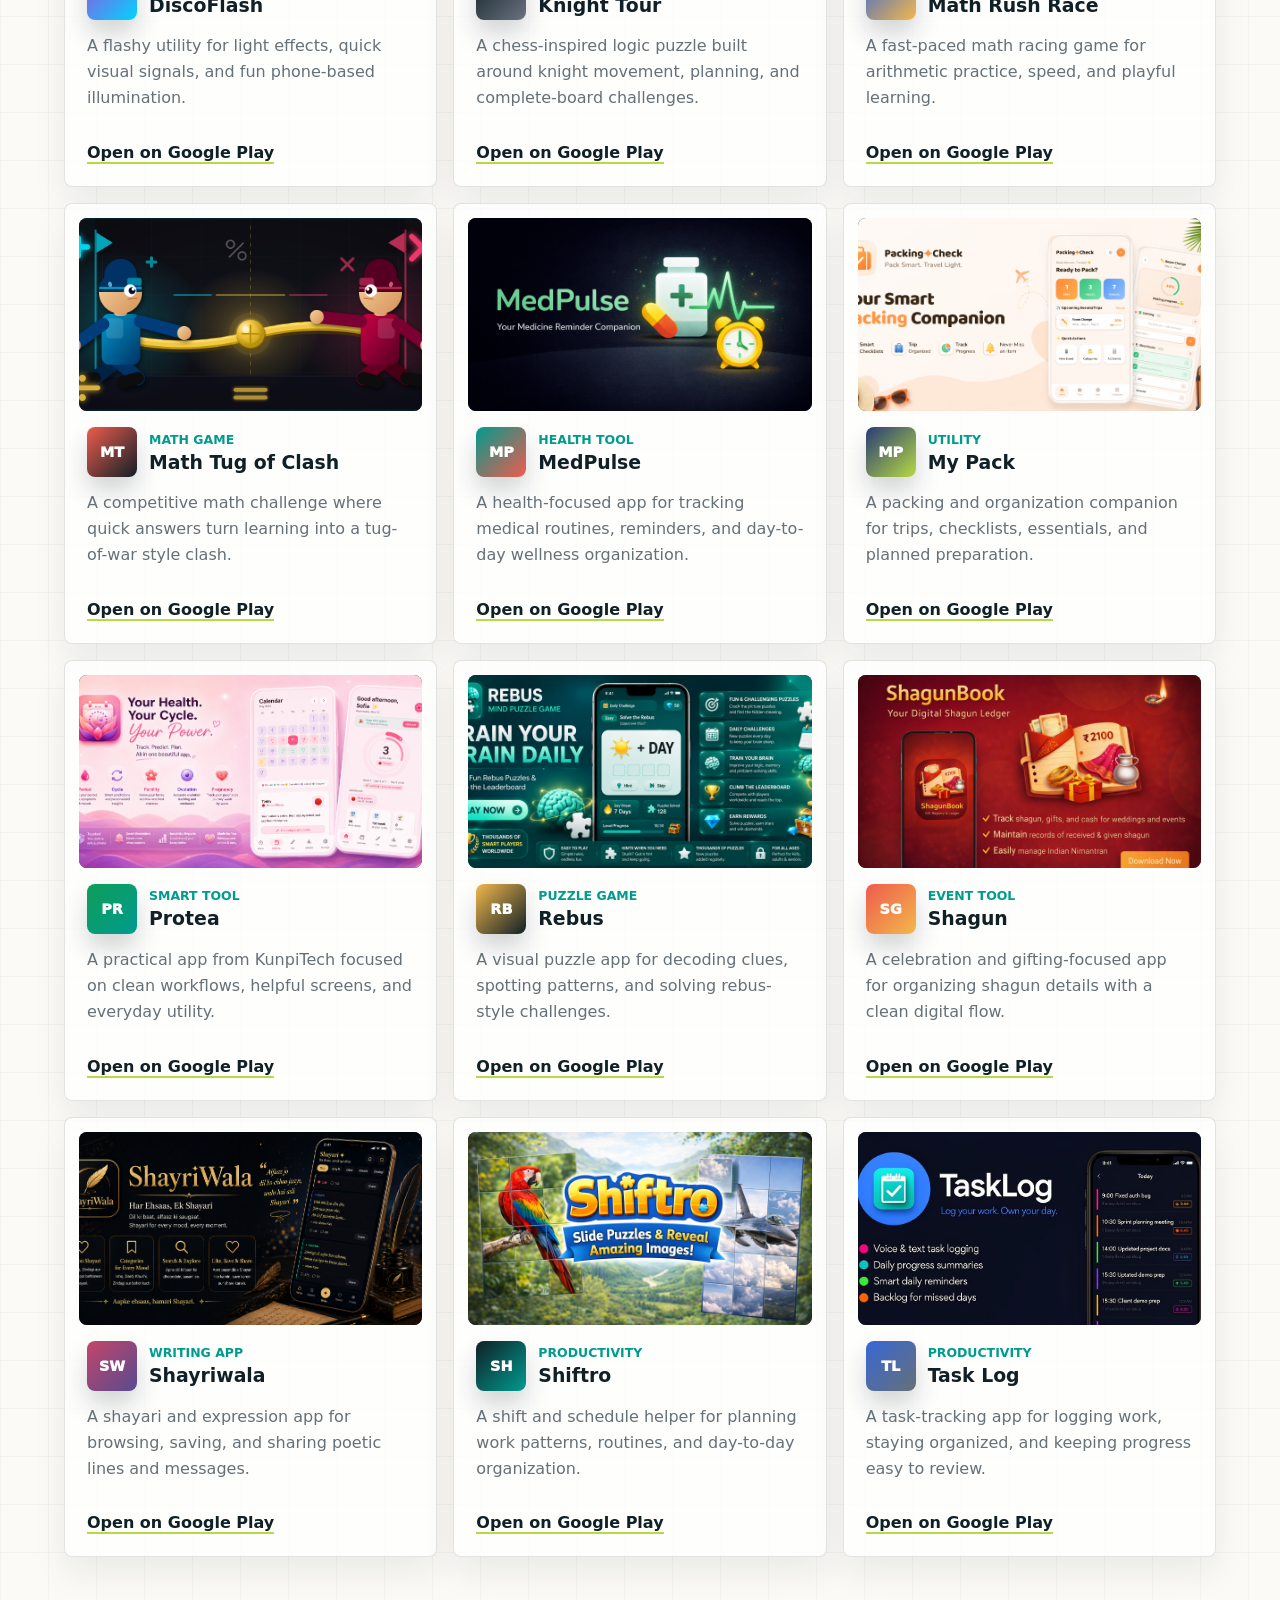
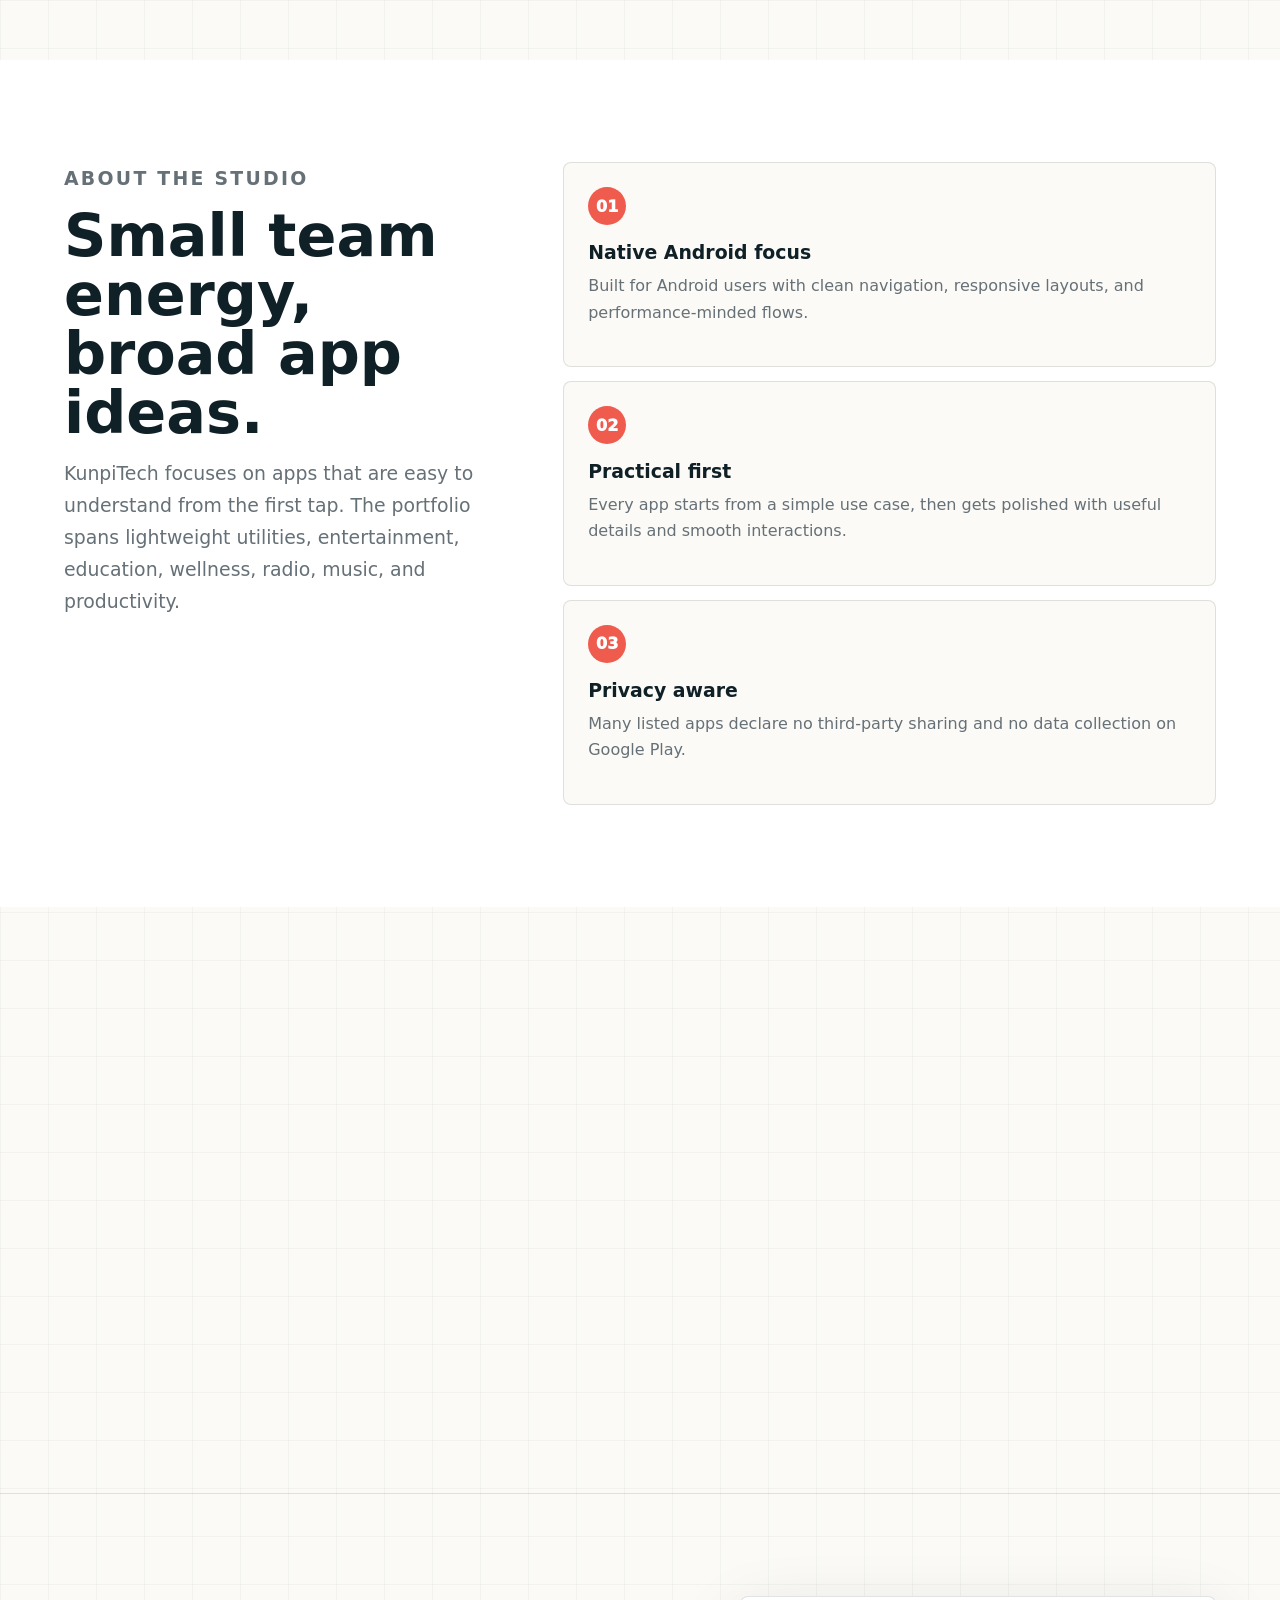
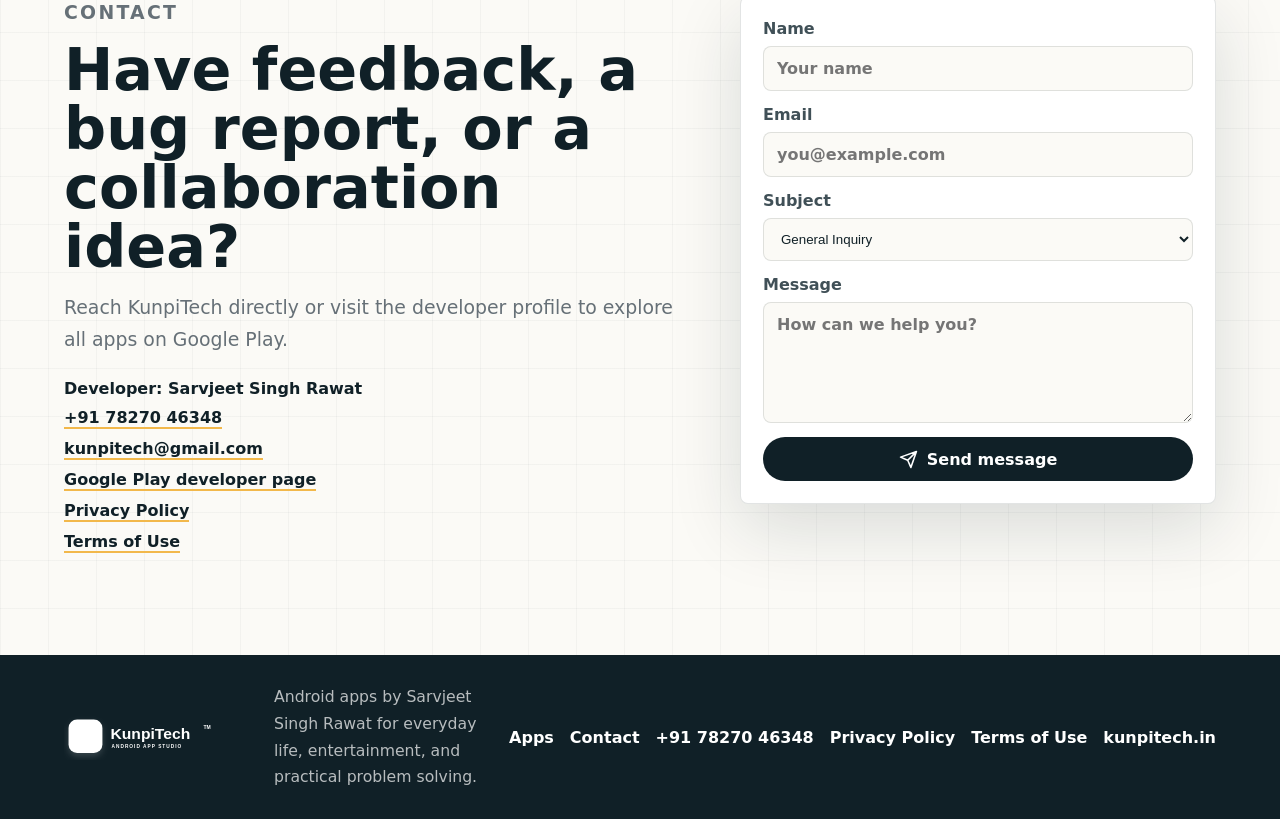
==== commit e0bb2102: "Add files via upload" ====
--- a/index.html
+++ b/index.html
@@ -487,7 +487,8 @@
           <h2>Have feedback, a bug report, or a collaboration idea?</h2>
           <p>Reach KunpiTech directly or visit the developer profile to explore all apps on Google Play.</p>
           <div class="contact-links">
-            <a href="mailto:support@kunpitech.in">support@kunpitech.in</a>
+            <span>Developer: Sarvjeet Singh Rawat</span>
+            <a href="tel:+917827046348">+91 78270 46348</a>
             <a href="mailto:kunpitech@gmail.com">kunpitech@gmail.com</a>
             <a href="https://play.google.com/store/apps/developer?id=Kunpi+Tech&hl=en_IN" target="_blank" rel="noreferrer">Google Play developer page</a>
             <a href="https://kunpitech.in/privacy.html" target="_blank" rel="noreferrer">Privacy Policy</a>
@@ -495,18 +496,28 @@
           </div>
         </div>
 
-        <form class="contact-form" action="mailto:support@kunpitech.in" method="post" enctype="text/plain">
+        <form class="contact-form" data-contact-form>
           <label>
             Name
-            <input name="name" type="text" autocomplete="name" required />
+            <input name="name" type="text" autocomplete="name" placeholder="Your name" required />
           </label>
           <label>
             Email
-            <input name="email" type="email" autocomplete="email" required />
+            <input name="email" type="email" autocomplete="email" placeholder="you@example.com" required />
+          </label>
+          <label>
+            Subject
+            <select name="subject" required>
+              <option value="General Inquiry">General Inquiry</option>
+              <option value="App Feedback">App Feedback</option>
+              <option value="Bug Report">Bug Report</option>
+              <option value="Collaboration">Collaboration</option>
+              <option value="Other">Other</option>
+            </select>
           </label>
           <label>
             Message
-            <textarea name="message" rows="5" required></textarea>
+            <textarea name="message" rows="5" placeholder="How can we help you?" required></textarea>
           </label>
           <button class="button primary" type="submit">
             <svg viewBox="0 0 24 24" aria-hidden="true">
@@ -522,10 +533,11 @@
       <a class="brand" href="#top" aria-label="KunpiTech home">
         <img src="assets/kunpitech-logo.svg" alt="KunpiTech" />
       </a>
-      <p>Android apps for everyday life, entertainment, and practical problem solving.</p>
+      <p>Android apps by Sarvjeet Singh Rawat for everyday life, entertainment, and practical problem solving.</p>
       <div>
         <a href="#apps">Apps</a>
         <a href="#contact">Contact</a>
+        <a href="tel:+917827046348">+91 78270 46348</a>
         <a href="https://kunpitech.in/privacy.html" target="_blank" rel="noreferrer">Privacy Policy</a>
         <a href="https://kunpitech.in/terms.html" target="_blank" rel="noreferrer">Terms of Use</a>
         <a href="https://kunpitech.in/" target="_blank" rel="noreferrer">kunpitech.in</a>
--- a/styles.css
+++ b/styles.css
@@ -569,6 +569,12 @@
   border-bottom: 2px solid var(--gold);
 }
 
+.contact-links span {
+  width: fit-content;
+  color: var(--ink);
+  font-weight: 900;
+}
+
 .contact-form {
   display: grid;
   gap: 14px;
@@ -587,6 +593,7 @@
 }
 
 .contact-form input,
+.contact-form select,
 .contact-form textarea {
   width: 100%;
   border: 1px solid var(--line);
@@ -598,6 +605,7 @@
 }
 
 .contact-form input:focus,
+.contact-form select:focus,
 .contact-form textarea:focus {
   border-color: var(--teal);
   box-shadow: 0 0 0 4px rgba(0, 155, 143, 0.12);
